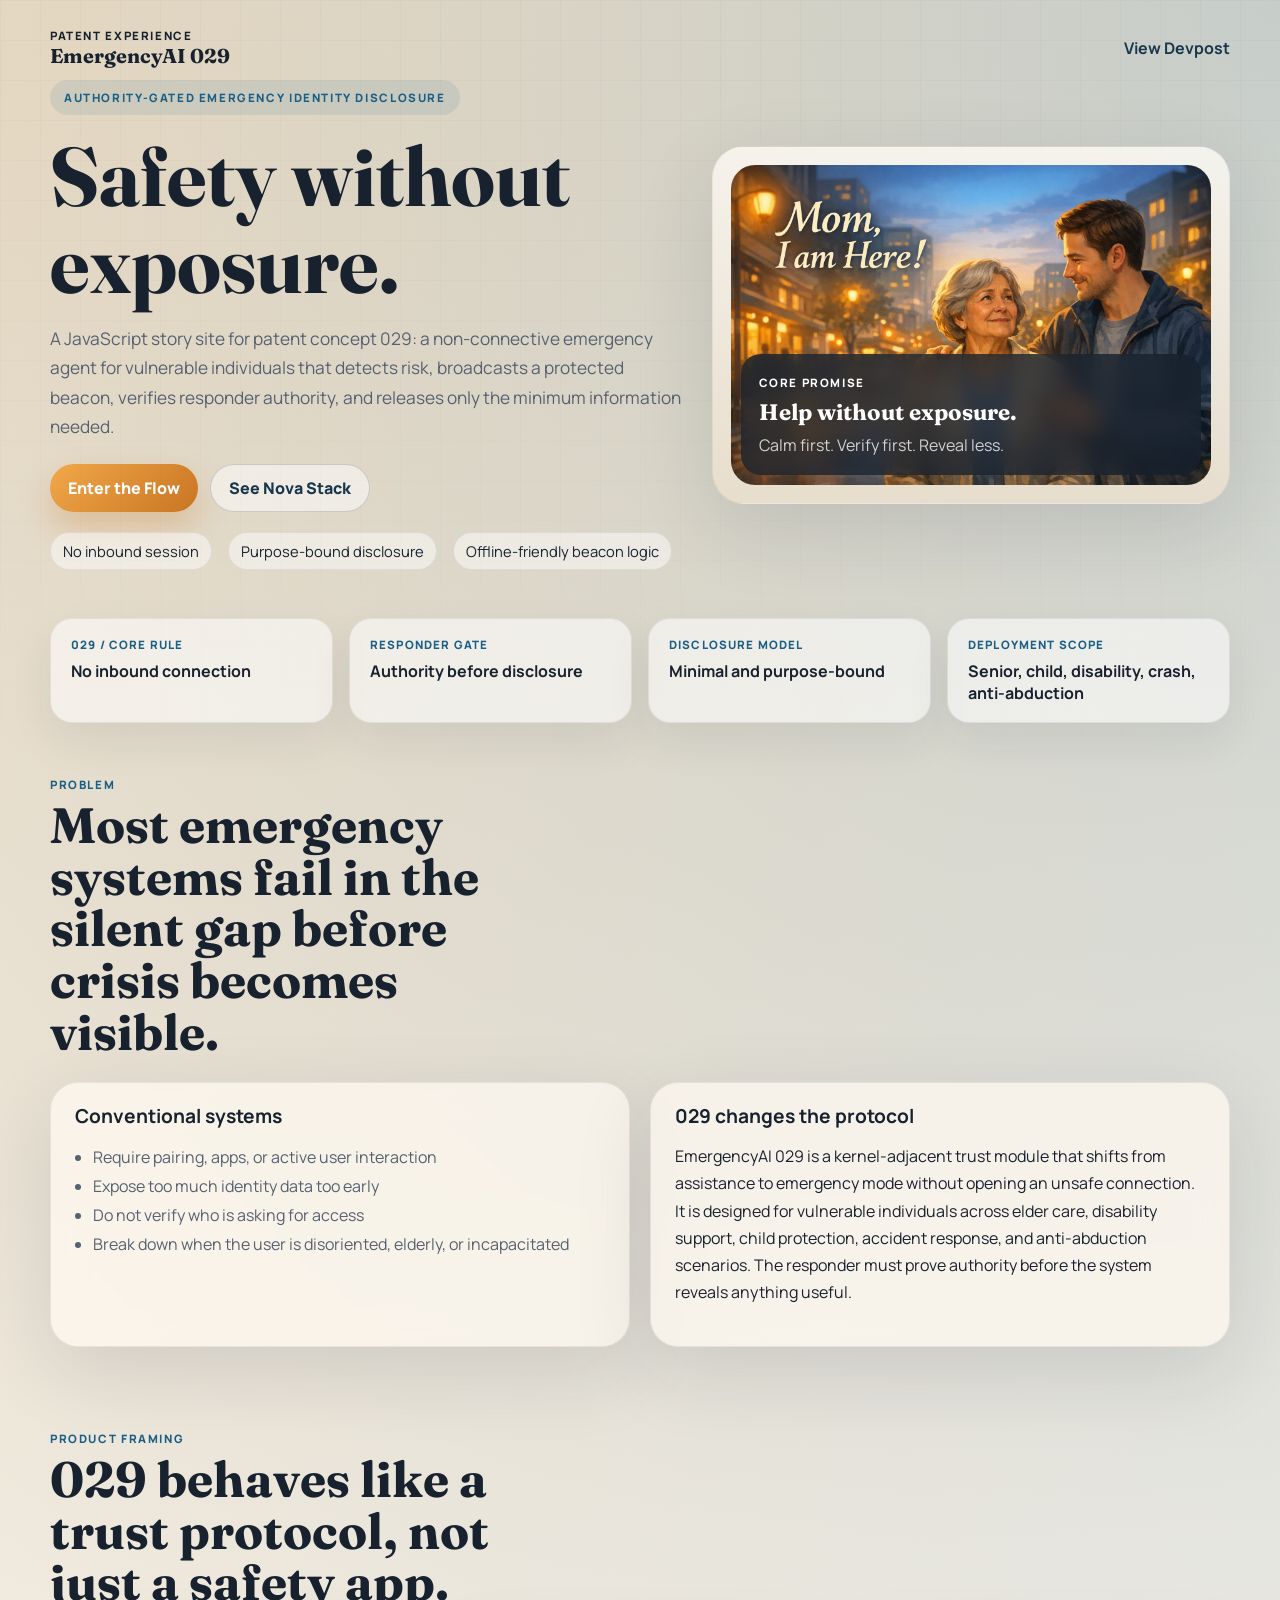
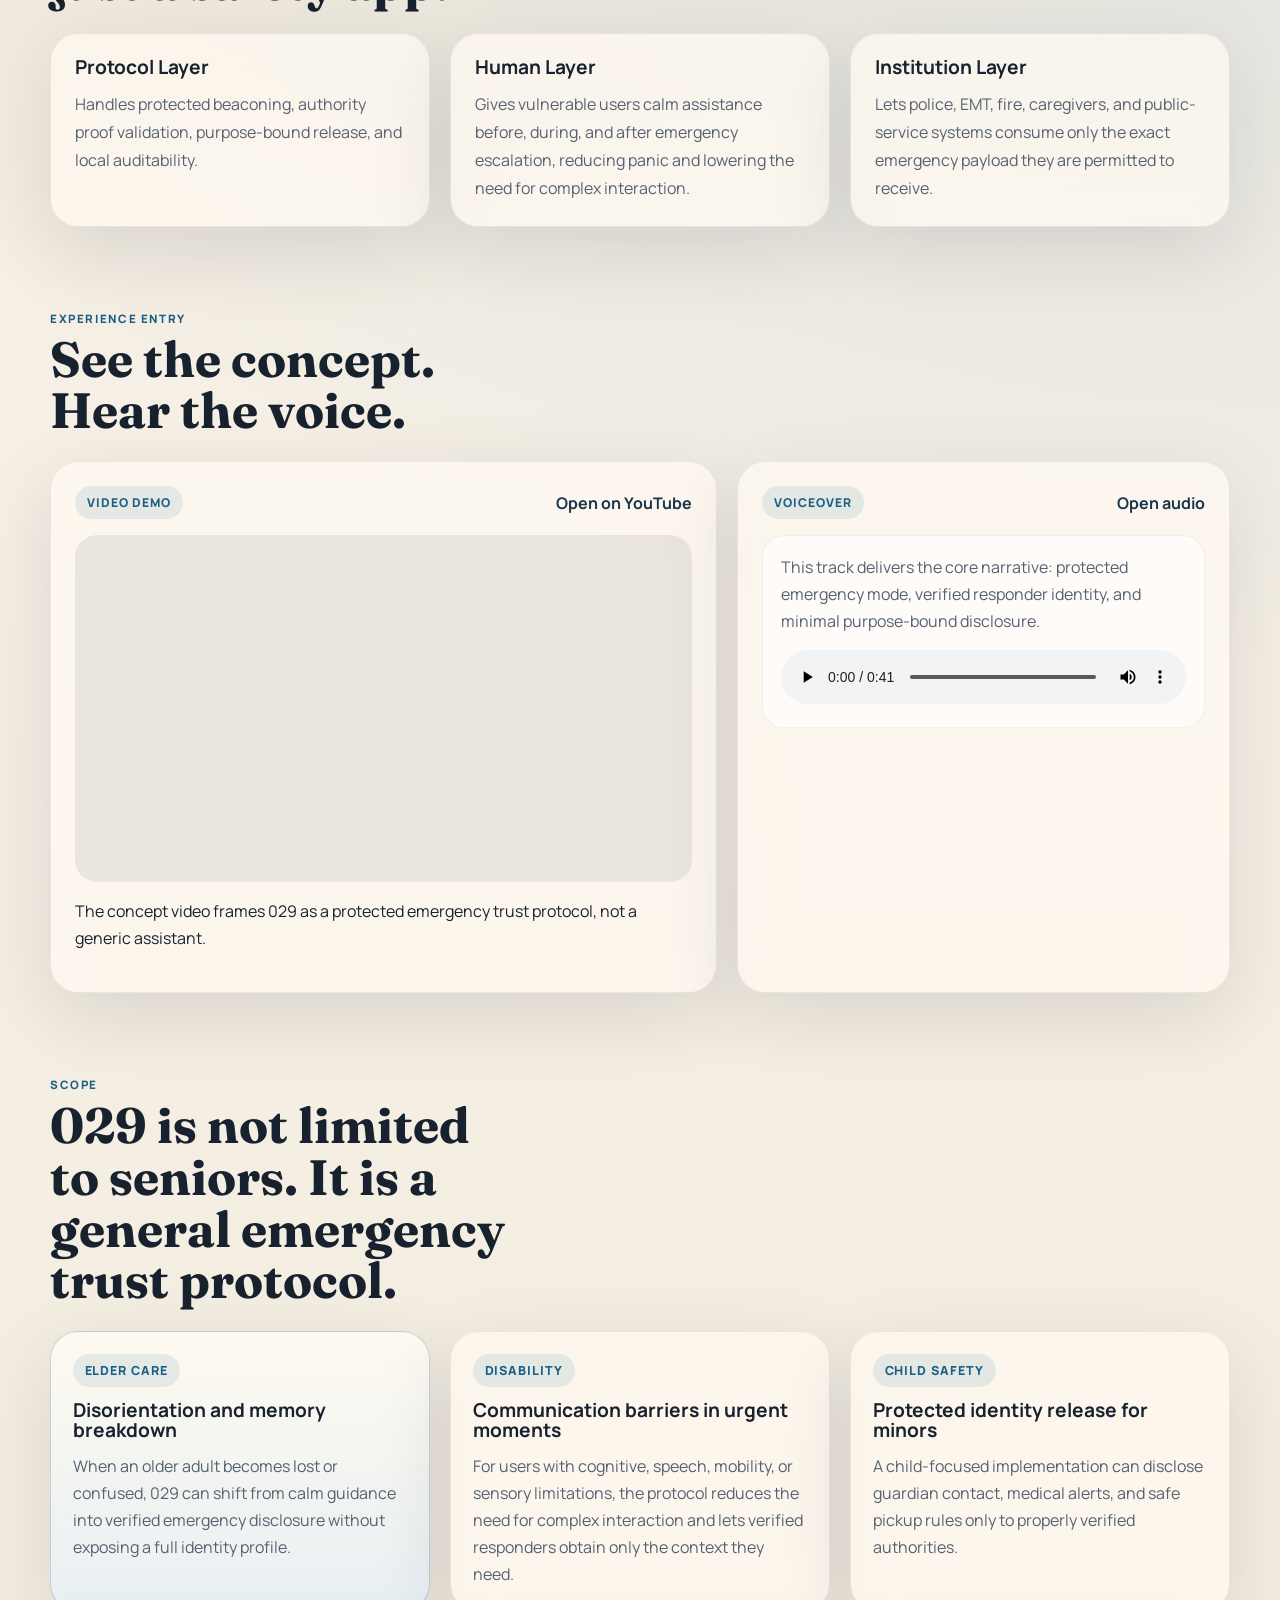
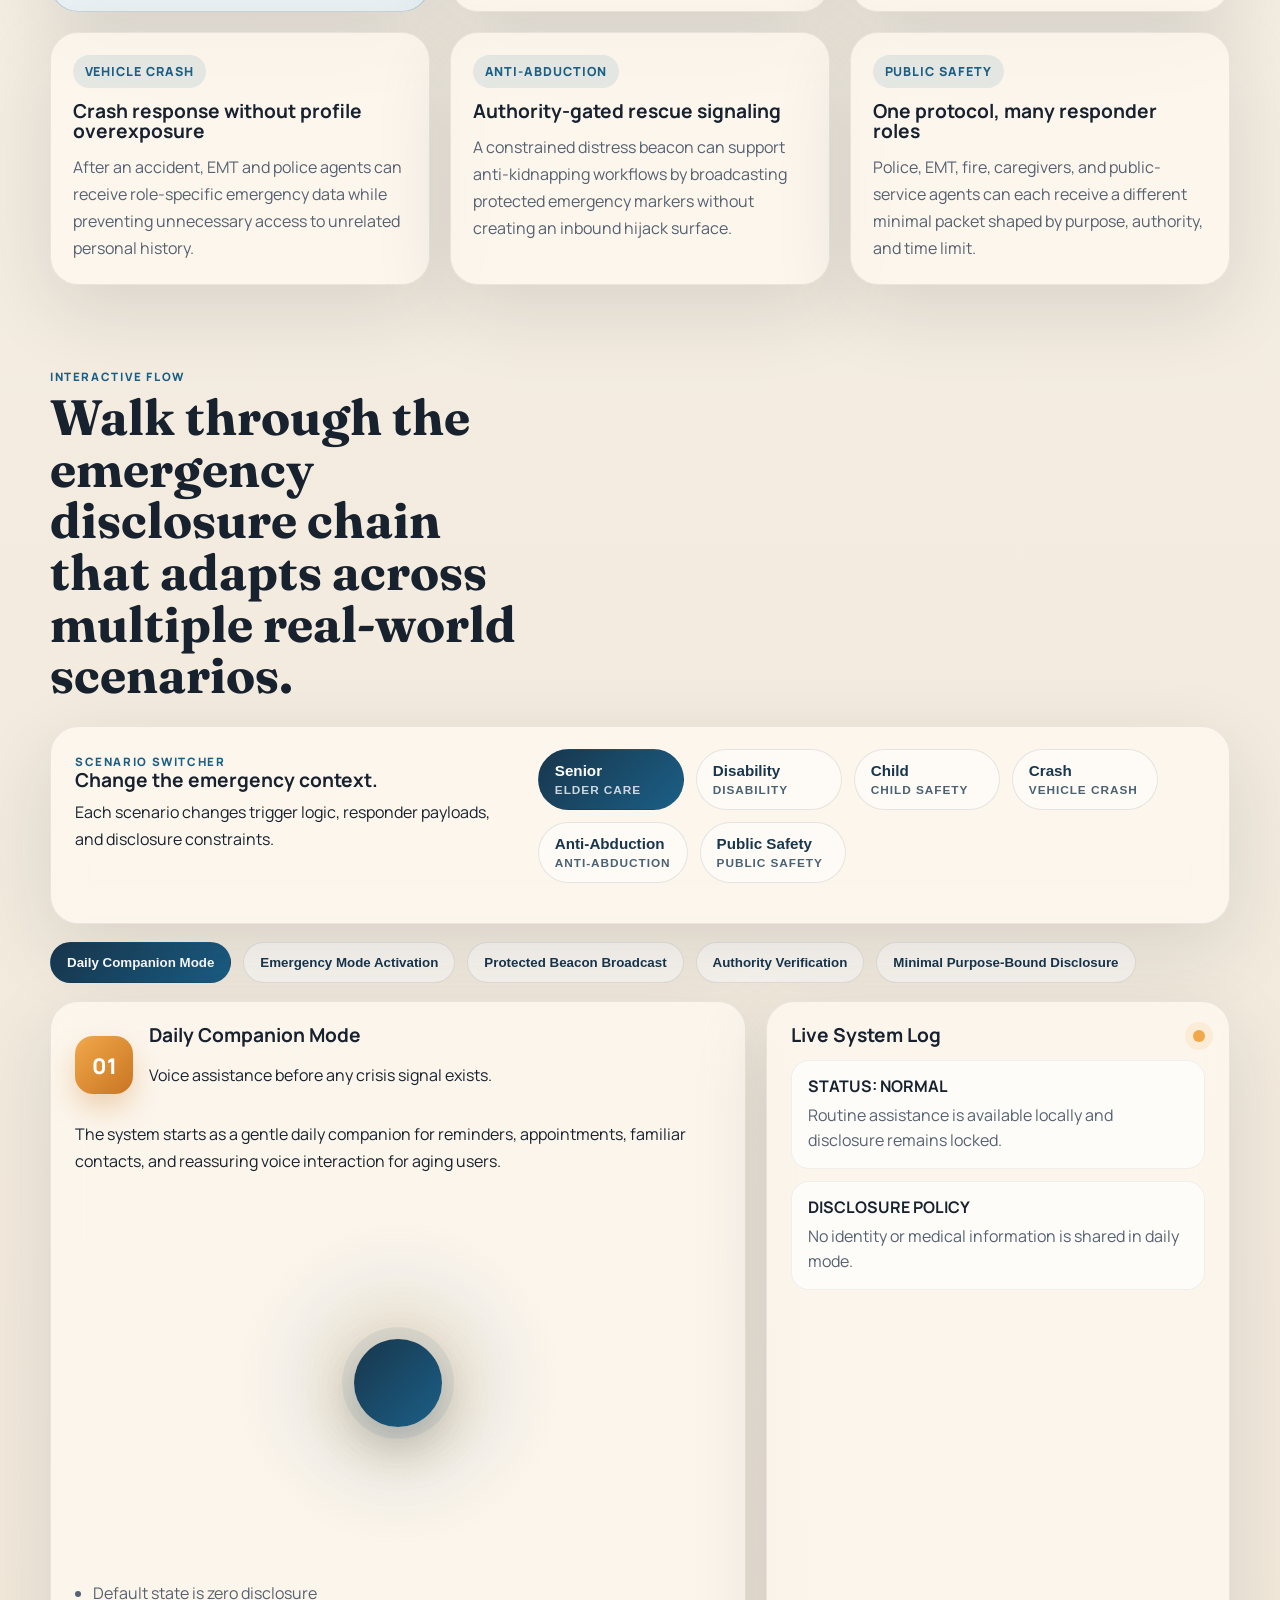
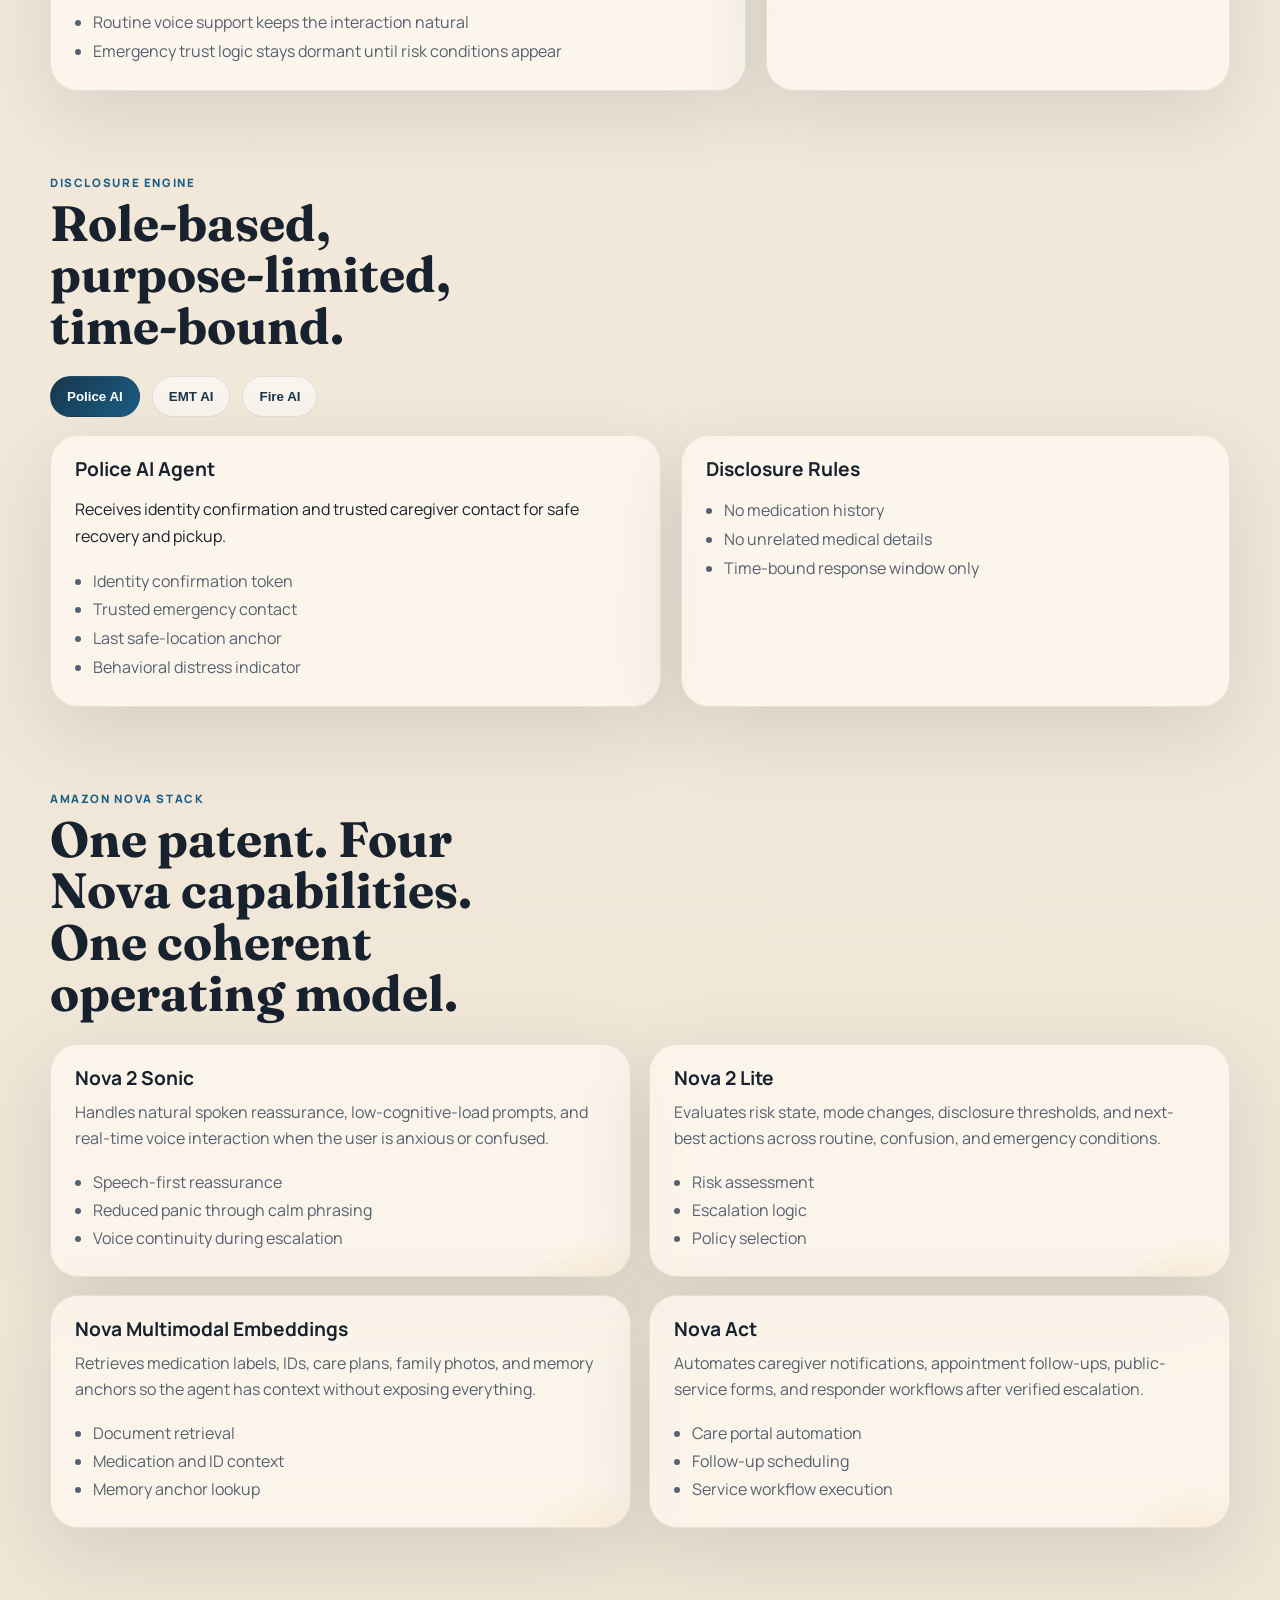
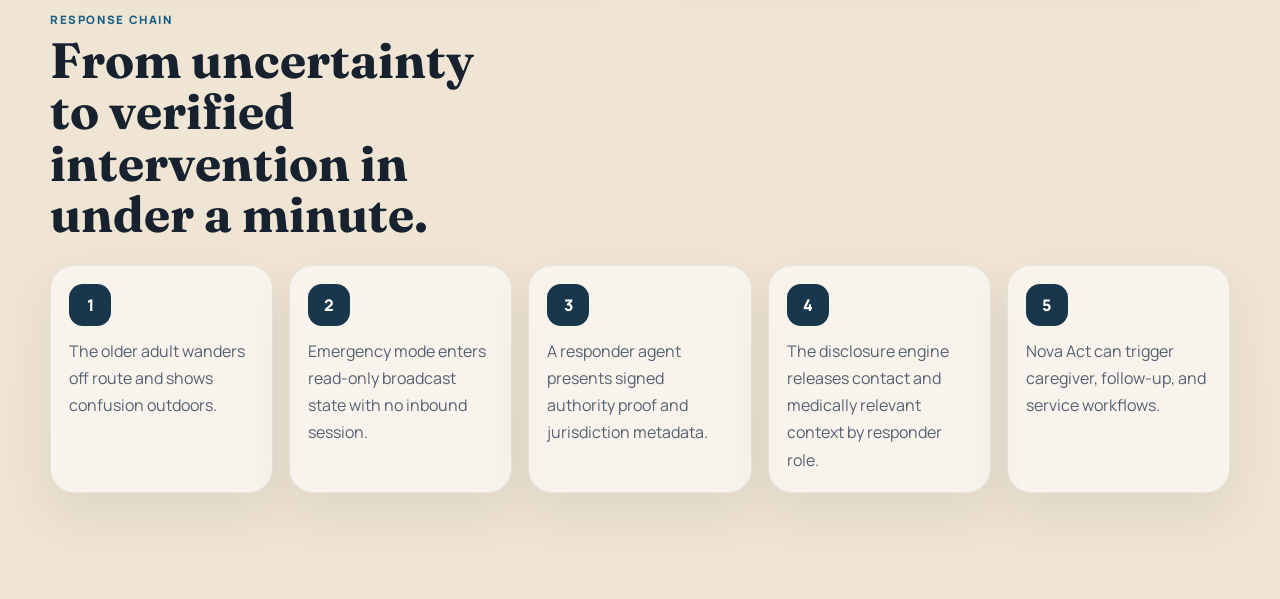
==== index.html @ 0ae30a32 "Add GitHub Pages demo site for EmergencyAI 029" ====
<!doctype html>
<html lang="en">
  <head>
    <meta charset="UTF-8" />
    <meta name="viewport" content="width=device-width, initial-scale=1.0" />
    <title>EmergencyAI 029</title>
    <meta
      name="description"
      content="EmergencyAI 029 is an authority-gated emergency identity disclosure protocol for vulnerable individuals, built as an interactive patent experience with Amazon Nova."
    />
    <link rel="preconnect" href="https://fonts.googleapis.com" />
    <link rel="preconnect" href="https://fonts.gstatic.com" crossorigin />
    <link
      href="https://fonts.googleapis.com/css2?family=Fraunces:wght@500;600;700&family=Manrope:wght@400;500;600;700;800&display=swap"
      rel="stylesheet"
    />
    <link rel="stylesheet" href="./style.css" />
  </head>
  <body>
    <div class="page-shell">
      <header class="hero">
        <nav class="topbar">
          <div class="brand">
            <span class="brand-kicker">Patent Experience</span>
            <span class="brand-name">EmergencyAI 029</span>
          </div>
          <a class="topbar-link" href="https://devpost.com/software/avos-ai-voice-ordering-system" target="_blank" rel="noreferrer">
            View Devpost
          </a>
        </nav>

        <div class="hero-grid">
          <section class="hero-copy">
            <span class="pill">Authority-Gated Emergency Identity Disclosure</span>
            <h1>Safety without exposure.</h1>
            <p class="hero-text">
              A JavaScript story site for patent concept 029: a non-connective emergency agent for
              vulnerable individuals that detects risk, broadcasts a protected beacon, verifies
              responder authority, and releases only the minimum information needed.
            </p>
            <div class="hero-actions">
              <a class="primary-action" href="#experience">Enter the Flow</a>
              <a class="secondary-action" href="#architecture">See Nova Stack</a>
            </div>
            <ul class="hero-points">
              <li>No inbound session</li>
              <li>Purpose-bound disclosure</li>
              <li>Offline-friendly beacon logic</li>
            </ul>
          </section>

          <aside class="hero-visual">
            <img
              src="./output/imagegen/mom-i-am-here-devpost-safe.png"
              alt="EmergencyAI 029 cover art"
            />
            <div class="hero-caption">
              <span class="caption-label">Core Promise</span>
              <strong>Help without exposure.</strong>
              <p>Calm first. Verify first. Reveal less.</p>
            </div>
          </aside>
        </div>
      </header>

      <section class="protocol-strip">
        <article class="protocol-chip">
          <span>029 / Core Rule</span>
          <strong>No inbound connection</strong>
        </article>
        <article class="protocol-chip">
          <span>Responder Gate</span>
          <strong>Authority before disclosure</strong>
        </article>
        <article class="protocol-chip">
          <span>Disclosure Model</span>
          <strong>Minimal and purpose-bound</strong>
        </article>
        <article class="protocol-chip">
          <span>Deployment Scope</span>
          <strong>Senior, child, disability, crash, anti-abduction</strong>
        </article>
      </section>

      <main>
        <section class="section intro">
          <div class="section-heading">
            <span class="eyebrow">Problem</span>
            <h2>Most emergency systems fail in the silent gap before crisis becomes visible.</h2>
          </div>
          <div class="intro-grid">
            <article class="glass-card problem-card">
              <h3>Conventional systems</h3>
              <ul>
                <li>Require pairing, apps, or active user interaction</li>
                <li>Expose too much identity data too early</li>
                <li>Do not verify who is asking for access</li>
                <li>Break down when the user is disoriented, elderly, or incapacitated</li>
              </ul>
            </article>
            <article class="glass-card patent-card">
              <h3>029 changes the protocol</h3>
              <p>
                EmergencyAI 029 is a kernel-adjacent trust module that shifts from assistance to
                emergency mode without opening an unsafe connection. It is designed for vulnerable
                individuals across elder care, disability support, child protection, accident response,
                and anti-abduction scenarios. The responder must prove authority before the system
                reveals anything useful.
              </p>
            </article>
          </div>
        </section>

        <section class="section product-frame">
          <div class="section-heading">
            <span class="eyebrow">Product Framing</span>
            <h2>029 behaves like a trust protocol, not just a safety app.</h2>
          </div>

          <div class="product-grid">
            <article class="glass-card product-card">
              <h3>Protocol Layer</h3>
              <p>
                Handles protected beaconing, authority proof validation, purpose-bound release, and local
                auditability.
              </p>
            </article>
            <article class="glass-card product-card">
              <h3>Human Layer</h3>
              <p>
                Gives vulnerable users calm assistance before, during, and after emergency escalation,
                reducing panic and lowering the need for complex interaction.
              </p>
            </article>
            <article class="glass-card product-card">
              <h3>Institution Layer</h3>
              <p>
                Lets police, EMT, fire, caregivers, and public-service systems consume only the exact
                emergency payload they are permitted to receive.
              </p>
            </article>
          </div>
        </section>

        <section class="section media-experience" id="media-experience">
          <div class="section-heading">
            <span class="eyebrow">Experience Entry</span>
            <h2>See the concept. Hear the voice.</h2>
          </div>

          <div class="media-grid">
            <article class="glass-card media-card">
              <div class="media-card-head">
                <span class="pill-inline">Video Demo</span>
                <a href="https://youtu.be/k-fRJgINd4k" target="_blank" rel="noreferrer">Open on YouTube</a>
              </div>
              <div class="video-frame">
                <iframe
                  src="https://www.youtube.com/embed/k-fRJgINd4k"
                  title="EmergencyAI 029 concept video"
                  loading="lazy"
                  allow="accelerometer; autoplay; clipboard-write; encrypted-media; gyroscope; picture-in-picture; web-share"
                  allowfullscreen
                ></iframe>
              </div>
              <p class="muted">
                The concept video frames 029 as a protected emergency trust protocol, not a generic assistant.
              </p>
            </article>

            <article class="glass-card media-card">
              <div class="media-card-head">
                <span class="pill-inline">Voiceover</span>
                <a href="./output/speech/emergencyai029-english-voiceover-v2.mp3">Open audio</a>
              </div>
              <div class="audio-panel">
                <p>
                  This track delivers the core narrative: protected emergency mode, verified responder
                  identity, and minimal purpose-bound disclosure.
                </p>
                <audio controls preload="metadata">
                  <source src="./output/speech/emergencyai029-english-voiceover-v2.mp3" type="audio/mpeg" />
                </audio>
              </div>
            </article>
          </div>
        </section>

        <section class="section use-cases-expanded">
          <div class="section-heading">
            <span class="eyebrow">Scope</span>
            <h2>029 is not limited to seniors. It is a general emergency trust protocol.</h2>
          </div>

          <div class="scenario-grid" id="scenario-grid"></div>
        </section>

        <section class="section experience" id="experience">
          <div class="section-heading">
            <span class="eyebrow">Interactive Flow</span>
            <h2>Walk through the emergency disclosure chain that adapts across multiple real-world scenarios.</h2>
          </div>

          <div class="scenario-switcher-wrap glass-card">
            <div class="switcher-copy">
              <span class="eyebrow">Scenario Switcher</span>
              <h3>Change the emergency context.</h3>
              <p class="muted">
                Each scenario changes trigger logic, responder payloads, and disclosure constraints.
              </p>
            </div>
            <div class="scenario-switcher" id="scenario-switcher" aria-label="Scenario switcher"></div>
          </div>

          <div class="mode-selector" id="mode-selector" aria-label="Emergency stages"></div>

          <div class="experience-grid">
            <article class="stage-panel glass-card">
              <div class="stage-header">
                <span class="stage-index" id="stage-index">01</span>
                <div>
                  <h3 id="stage-title"></h3>
                  <p id="stage-tagline" class="muted"></p>
                </div>
              </div>
              <p id="stage-description" class="stage-description"></p>
              <div class="signal-visual" id="signal-visual" aria-hidden="true">
                <div class="signal-core"></div>
                <div class="signal-ring ring-one"></div>
                <div class="signal-ring ring-two"></div>
                <div class="signal-ring ring-three"></div>
              </div>
              <ul id="stage-bullets" class="stage-bullets"></ul>
            </article>

            <aside class="glass-card log-panel">
              <div class="panel-header">
                <h3>Live System Log</h3>
                <span class="dot"></span>
              </div>
              <div id="log-list" class="log-list"></div>
            </aside>
          </div>
        </section>

        <section class="section disclosure">
          <div class="section-heading">
            <span class="eyebrow">Disclosure Engine</span>
            <h2>Role-based, purpose-limited, time-bound.</h2>
          </div>

          <div class="responder-tabs" id="responder-tabs" aria-label="Responder types"></div>
          <div class="disclosure-grid">
            <article class="glass-card disclosure-card">
              <h3 id="responder-title"></h3>
              <p id="responder-summary" class="muted"></p>
              <ul id="responder-data" class="data-list"></ul>
            </article>
            <article class="glass-card rules-card">
              <h3>Disclosure Rules</h3>
              <ul id="responder-rules" class="rules-list"></ul>
            </article>
          </div>
        </section>

        <section class="section architecture" id="architecture">
          <div class="section-heading">
            <span class="eyebrow">Amazon Nova Stack</span>
            <h2>One patent. Four Nova capabilities. One coherent operating model.</h2>
          </div>

          <div class="architecture-grid" id="architecture-grid"></div>
        </section>

        <section class="section use-case">
          <div class="section-heading">
            <span class="eyebrow">Response Chain</span>
            <h2>From uncertainty to verified intervention in under a minute.</h2>
          </div>

          <div class="timeline" id="timeline"></div>
        </section>
      </main>
    </div>

    <script src="./app.js"></script>
  </body>
</html>
---- style.css ----
:root {
  --bg: #f4efe6;
  --bg-strong: #e8dbc6;
  --ink: #18222f;
  --muted: #566171;
  --line: rgba(24, 34, 47, 0.12);
  --panel: rgba(255, 250, 241, 0.72);
  --amber: #f1a84a;
  --amber-deep: #c97522;
  --blue: #1b5f86;
  --navy: #18364c;
  --sea: #4f798d;
  --cream: #fff8ef;
  --shadow: 0 24px 80px rgba(24, 34, 47, 0.12);
}

* {
  box-sizing: border-box;
}

html {
  scroll-behavior: smooth;
}

body {
  margin: 0;
  font-family: "Manrope", sans-serif;
  color: var(--ink);
  background:
    radial-gradient(circle at top left, rgba(241, 168, 74, 0.22), transparent 28%),
    radial-gradient(circle at top right, rgba(27, 95, 134, 0.24), transparent 32%),
    linear-gradient(180deg, #f8f4ed 0%, #efe4d3 100%);
}

body::before {
  content: "";
  position: fixed;
  inset: 0;
  pointer-events: none;
  background-image:
    linear-gradient(rgba(24, 34, 47, 0.025) 1px, transparent 1px),
    linear-gradient(90deg, rgba(24, 34, 47, 0.025) 1px, transparent 1px);
  background-size: 40px 40px;
  mask-image: linear-gradient(180deg, rgba(0, 0, 0, 0.9), transparent 90%);
}

.page-shell {
  width: min(1180px, calc(100vw - 40px));
  margin: 0 auto;
  padding-bottom: 64px;
}

.protocol-strip {
  display: grid;
  grid-template-columns: repeat(4, minmax(0, 1fr));
  gap: 16px;
  margin: 0 0 12px;
}

.protocol-chip {
  padding: 18px 20px;
  border-radius: 22px;
  background: rgba(255, 255, 255, 0.56);
  border: 1px solid rgba(24, 34, 47, 0.08);
  box-shadow: 0 18px 44px rgba(24, 34, 47, 0.08);
}

.protocol-chip span {
  display: block;
  font-size: 0.72rem;
  text-transform: uppercase;
  letter-spacing: 0.1em;
  color: var(--blue);
  font-weight: 800;
  margin-bottom: 8px;
}

.protocol-chip strong {
  display: block;
  line-height: 1.4;
}

.topbar {
  display: flex;
  justify-content: space-between;
  align-items: center;
  gap: 16px;
  padding: 28px 0 12px;
}

.brand {
  display: flex;
  flex-direction: column;
}

.brand-kicker,
.eyebrow,
.pill,
.caption-label {
  text-transform: uppercase;
  letter-spacing: 0.14em;
  font-size: 0.72rem;
  font-weight: 800;
}

.brand-name {
  font-family: "Fraunces", serif;
  font-size: 1.25rem;
  font-weight: 700;
}

.topbar-link,
.primary-action,
.secondary-action {
  text-decoration: none;
}

.topbar-link {
  color: var(--navy);
  font-weight: 700;
}

.hero {
  padding: 0 0 48px;
}

.hero-grid {
  display: grid;
  grid-template-columns: 1.1fr 0.9fr;
  gap: 28px;
  align-items: center;
}

.pill {
  display: inline-flex;
  padding: 10px 14px;
  border-radius: 999px;
  background: rgba(27, 95, 134, 0.1);
  color: var(--blue);
  margin-bottom: 18px;
}

h1,
h2,
h3 {
  margin: 0;
  line-height: 1.04;
}

h1,
h2 {
  font-family: "Fraunces", serif;
}

h1 {
  font-size: clamp(3rem, 7vw, 5.2rem);
  max-width: 10ch;
}

h2 {
  font-size: clamp(2rem, 4vw, 3.1rem);
  max-width: 14ch;
}

h3 {
  font-size: 1.2rem;
}

.hero-text,
.stage-description,
.muted,
.timeline-step p,
.problem-card p,
.patent-card p,
.hero-caption p {
  line-height: 1.7;
}

.hero-text {
  font-size: 1.08rem;
  max-width: 62ch;
  color: var(--muted);
  margin: 18px 0 22px;
}

.hero-actions {
  display: flex;
  flex-wrap: wrap;
  gap: 12px;
  margin-bottom: 20px;
}

.primary-action,
.secondary-action,
.mode-button,
.responder-button,
.scenario-button {
  transition: transform 180ms ease, background 180ms ease, border-color 180ms ease, color 180ms ease;
}

.primary-action:hover,
.secondary-action:hover,
.mode-button:hover,
.responder-button:hover,
.scenario-button:hover {
  transform: translateY(-1px);
}

.primary-action,
.secondary-action {
  display: inline-flex;
  align-items: center;
  justify-content: center;
  min-height: 48px;
  padding: 0 18px;
  border-radius: 999px;
  font-weight: 800;
}

.primary-action {
  background: linear-gradient(135deg, var(--amber) 0%, var(--amber-deep) 100%);
  color: white;
  box-shadow: 0 16px 32px rgba(201, 117, 34, 0.28);
}

.secondary-action {
  color: var(--navy);
  border: 1px solid rgba(24, 54, 76, 0.18);
  background: rgba(255, 255, 255, 0.52);
}

.hero-points {
  display: flex;
  flex-wrap: wrap;
  gap: 10px 16px;
  padding: 0;
  margin: 0;
  list-style: none;
}

.hero-points li {
  padding: 8px 12px;
  border-radius: 999px;
  background: rgba(255, 255, 255, 0.48);
  border: 1px solid rgba(24, 34, 47, 0.08);
  font-size: 0.92rem;
}

.hero-visual {
  position: relative;
  padding: 18px;
  border-radius: 32px;
  background: linear-gradient(180deg, rgba(255, 252, 246, 0.78), rgba(236, 224, 205, 0.78));
  box-shadow: var(--shadow);
  border: 1px solid rgba(24, 34, 47, 0.06);
}

.hero-visual img {
  display: block;
  width: 100%;
  border-radius: 24px;
  object-fit: cover;
}

.hero-caption {
  position: absolute;
  left: 28px;
  right: 28px;
  bottom: 28px;
  padding: 16px 18px;
  border-radius: 20px;
  background: rgba(24, 34, 47, 0.78);
  color: white;
  backdrop-filter: blur(10px);
}

.hero-caption strong {
  font-family: "Fraunces", serif;
  display: block;
  font-size: 1.4rem;
  margin-top: 6px;
}

.hero-caption p {
  margin: 6px 0 0;
  color: rgba(255, 255, 255, 0.78);
}

.section {
  padding: 42px 0;
}

.section-heading {
  display: grid;
  gap: 8px;
  margin-bottom: 24px;
}

.eyebrow {
  color: var(--blue);
}

.glass-card {
  background: var(--panel);
  border: 1px solid rgba(24, 34, 47, 0.08);
  backdrop-filter: blur(16px);
  border-radius: 28px;
  box-shadow: var(--shadow);
}

.pill-inline {
  display: inline-flex;
  padding: 8px 12px;
  border-radius: 999px;
  background: rgba(27, 95, 134, 0.1);
  color: var(--blue);
  font-size: 0.76rem;
  font-weight: 800;
  letter-spacing: 0.08em;
  text-transform: uppercase;
}

.intro-grid,
.media-grid,
.product-grid,
.experience-grid,
.disclosure-grid,
.scenario-grid {
  display: grid;
  gap: 20px;
}

.intro-grid {
  grid-template-columns: 1fr 1fr;
}

.media-grid {
  grid-template-columns: 1.15fr 0.85fr;
}

.product-grid {
  grid-template-columns: repeat(3, minmax(0, 1fr));
}

.scenario-grid {
  grid-template-columns: repeat(3, minmax(0, 1fr));
}

.problem-card,
.patent-card,
.media-card,
.product-card,
.scenario-card,
.stage-panel,
.log-panel,
.disclosure-card,
.rules-card,
.architecture-card {
  padding: 24px;
}

.problem-card ul,
.stage-bullets,
.data-list,
.rules-list {
  margin: 16px 0 0;
  padding-left: 18px;
  line-height: 1.8;
  color: var(--muted);
}

.media-card-head {
  display: flex;
  justify-content: space-between;
  align-items: center;
  gap: 12px;
  margin-bottom: 16px;
}

.media-card-head a {
  color: var(--navy);
  font-weight: 700;
  text-decoration: none;
}

.video-frame {
  position: relative;
  width: 100%;
  aspect-ratio: 16 / 9;
  overflow: hidden;
  border-radius: 22px;
  background: rgba(24, 34, 47, 0.08);
  margin-bottom: 14px;
}

.video-frame iframe {
  width: 100%;
  height: 100%;
  border: 0;
}

.audio-panel {
  padding: 18px;
  border-radius: 22px;
  background: rgba(255, 255, 255, 0.58);
  border: 1px solid rgba(24, 34, 47, 0.06);
}

.audio-panel p {
  margin: 0 0 14px;
  color: var(--muted);
  line-height: 1.7;
}

.audio-panel audio {
  width: 100%;
}

.product-card p {
  margin: 12px 0 0;
  color: var(--muted);
  line-height: 1.75;
}

.mode-selector,
.responder-tabs,
.scenario-switcher {
  display: flex;
  flex-wrap: wrap;
  gap: 12px;
  margin-bottom: 18px;
}

.scenario-switcher-wrap {
  display: grid;
  grid-template-columns: 0.8fr 1.2fr;
  gap: 18px;
  padding: 22px 24px;
  margin-bottom: 18px;
}

.switcher-copy p {
  margin: 8px 0 0;
}

.mode-button,
.responder-button,
.scenario-button {
  border: 1px solid rgba(24, 34, 47, 0.1);
  background: rgba(255, 255, 255, 0.54);
  color: var(--navy);
  border-radius: 999px;
  padding: 12px 16px;
  font-weight: 800;
  cursor: pointer;
}

.mode-button.active,
.responder-button.active,
.scenario-button.active {
  background: linear-gradient(135deg, var(--navy), var(--blue));
  color: white;
  border-color: transparent;
}

.scenario-button {
  text-align: left;
  min-width: 146px;
}

.scenario-button strong,
.scenario-button span {
  display: block;
}

.scenario-button strong {
  font-size: 0.95rem;
}

.scenario-button span {
  margin-top: 4px;
  font-size: 0.74rem;
  text-transform: uppercase;
  letter-spacing: 0.08em;
  opacity: 0.78;
}

.experience-grid {
  grid-template-columns: 1.2fr 0.8fr;
}

.stage-header {
  display: flex;
  align-items: center;
  gap: 16px;
  margin-bottom: 14px;
}

.stage-index {
  width: 58px;
  height: 58px;
  border-radius: 18px;
  display: grid;
  place-items: center;
  font-size: 1.35rem;
  font-weight: 900;
  color: white;
  background: linear-gradient(135deg, var(--amber), var(--amber-deep));
  box-shadow: 0 14px 28px rgba(201, 117, 34, 0.28);
}

.signal-visual {
  position: relative;
  width: min(360px, 100%);
  aspect-ratio: 1;
  margin: 28px auto 12px;
  border-radius: 50%;
  background:
    radial-gradient(circle, rgba(241, 168, 74, 0.22), transparent 42%),
    radial-gradient(circle at center, rgba(27, 95, 134, 0.12), transparent 64%);
}

.signal-core,
.signal-ring {
  position: absolute;
  inset: 50%;
  transform: translate(-50%, -50%);
  border-radius: 50%;
}

.signal-core {
  width: 88px;
  height: 88px;
  background: linear-gradient(135deg, var(--navy), var(--blue));
  box-shadow: 0 0 0 12px rgba(27, 95, 134, 0.08), 0 18px 48px rgba(24, 54, 76, 0.28);
}

.signal-ring {
  border: 1px solid rgba(27, 95, 134, 0.22);
  opacity: 0;
}

.ring-one {
  width: 160px;
  height: 160px;
}

.ring-two {
  width: 220px;
  height: 220px;
}

.ring-three {
  width: 288px;
  height: 288px;
}

.signal-visual.broadcast .signal-ring {
  animation: pulse 2.4s infinite ease-out;
}

.signal-visual.broadcast .ring-two {
  animation-delay: 0.4s;
}

.signal-visual.broadcast .ring-three {
  animation-delay: 0.8s;
}

@keyframes pulse {
  0% {
    opacity: 0;
    transform: translate(-50%, -50%) scale(0.84);
  }
  24% {
    opacity: 0.95;
  }
  100% {
    opacity: 0;
    transform: translate(-50%, -50%) scale(1.08);
  }
}

.panel-header {
  display: flex;
  justify-content: space-between;
  align-items: center;
  margin-bottom: 14px;
}

.dot {
  width: 12px;
  height: 12px;
  border-radius: 50%;
  background: var(--amber);
  box-shadow: 0 0 0 8px rgba(241, 168, 74, 0.12);
}

.log-list {
  display: grid;
  gap: 12px;
}

.log-item {
  padding: 14px 16px;
  border-radius: 18px;
  background: rgba(255, 255, 255, 0.64);
  border: 1px solid rgba(24, 34, 47, 0.06);
}

.log-item strong {
  display: block;
  margin-bottom: 6px;
}

.log-item p {
  margin: 0;
  color: var(--muted);
  line-height: 1.6;
}

.disclosure-grid {
  grid-template-columns: 1fr 0.9fr;
}

.architecture-grid {
  display: grid;
  grid-template-columns: repeat(2, minmax(0, 1fr));
  gap: 18px;
}

.architecture-card {
  position: relative;
  overflow: hidden;
}

.architecture-card::after {
  content: "";
  position: absolute;
  inset: auto -10% -60% auto;
  width: 180px;
  height: 180px;
  border-radius: 50%;
  background: radial-gradient(circle, rgba(241, 168, 74, 0.2), transparent 70%);
}

.architecture-card h3 {
  margin-bottom: 10px;
}

.architecture-card p {
  margin: 0 0 16px;
  color: var(--muted);
  line-height: 1.65;
}

.architecture-card ul {
  margin: 0;
  padding-left: 18px;
  color: var(--muted);
  line-height: 1.75;
}

.timeline {
  display: grid;
  grid-template-columns: repeat(5, minmax(0, 1fr));
  gap: 16px;
}

.scenario-card {
  padding: 22px;
}

.scenario-card.active-scenario {
  border-color: rgba(27, 95, 134, 0.24);
  background: linear-gradient(180deg, rgba(255, 250, 241, 0.92), rgba(230, 240, 245, 0.88));
}

.scenario-card span {
  display: inline-flex;
  padding: 8px 12px;
  border-radius: 999px;
  background: rgba(27, 95, 134, 0.1);
  color: var(--blue);
  font-size: 0.78rem;
  font-weight: 800;
  letter-spacing: 0.08em;
  text-transform: uppercase;
  margin-bottom: 14px;
}

.scenario-card p {
  margin: 12px 0 0;
  color: var(--muted);
  line-height: 1.7;
}

.timeline-step {
  padding: 18px;
  border-radius: 24px;
  background: rgba(255, 255, 255, 0.56);
  border: 1px solid rgba(24, 34, 47, 0.08);
  box-shadow: 0 20px 50px rgba(24, 34, 47, 0.08);
}

.timeline-step span {
  display: inline-grid;
  place-items: center;
  width: 42px;
  height: 42px;
  border-radius: 14px;
  background: var(--navy);
  color: white;
  font-weight: 900;
  margin-bottom: 12px;
}

.timeline-step p {
  margin: 0;
  color: var(--muted);
}

@media (max-width: 960px) {
  .hero-grid,
  .protocol-strip,
  .intro-grid,
  .media-grid,
  .product-grid,
  .experience-grid,
  .disclosure-grid,
  .scenario-grid,
  .scenario-switcher-wrap,
  .architecture-grid,
  .timeline {
    grid-template-columns: 1fr;
  }

  .hero-visual {
    order: -1;
  }
}

@media (max-width: 640px) {
  .page-shell {
    width: min(100vw - 20px, 1180px);
  }

  .topbar {
    padding-top: 18px;
  }

  .hero,
  .section {
    padding-bottom: 28px;
  }

  .problem-card,
  .patent-card,
  .stage-panel,
  .log-panel,
  .disclosure-card,
  .rules-card,
  .architecture-card {
    padding: 20px;
  }
}
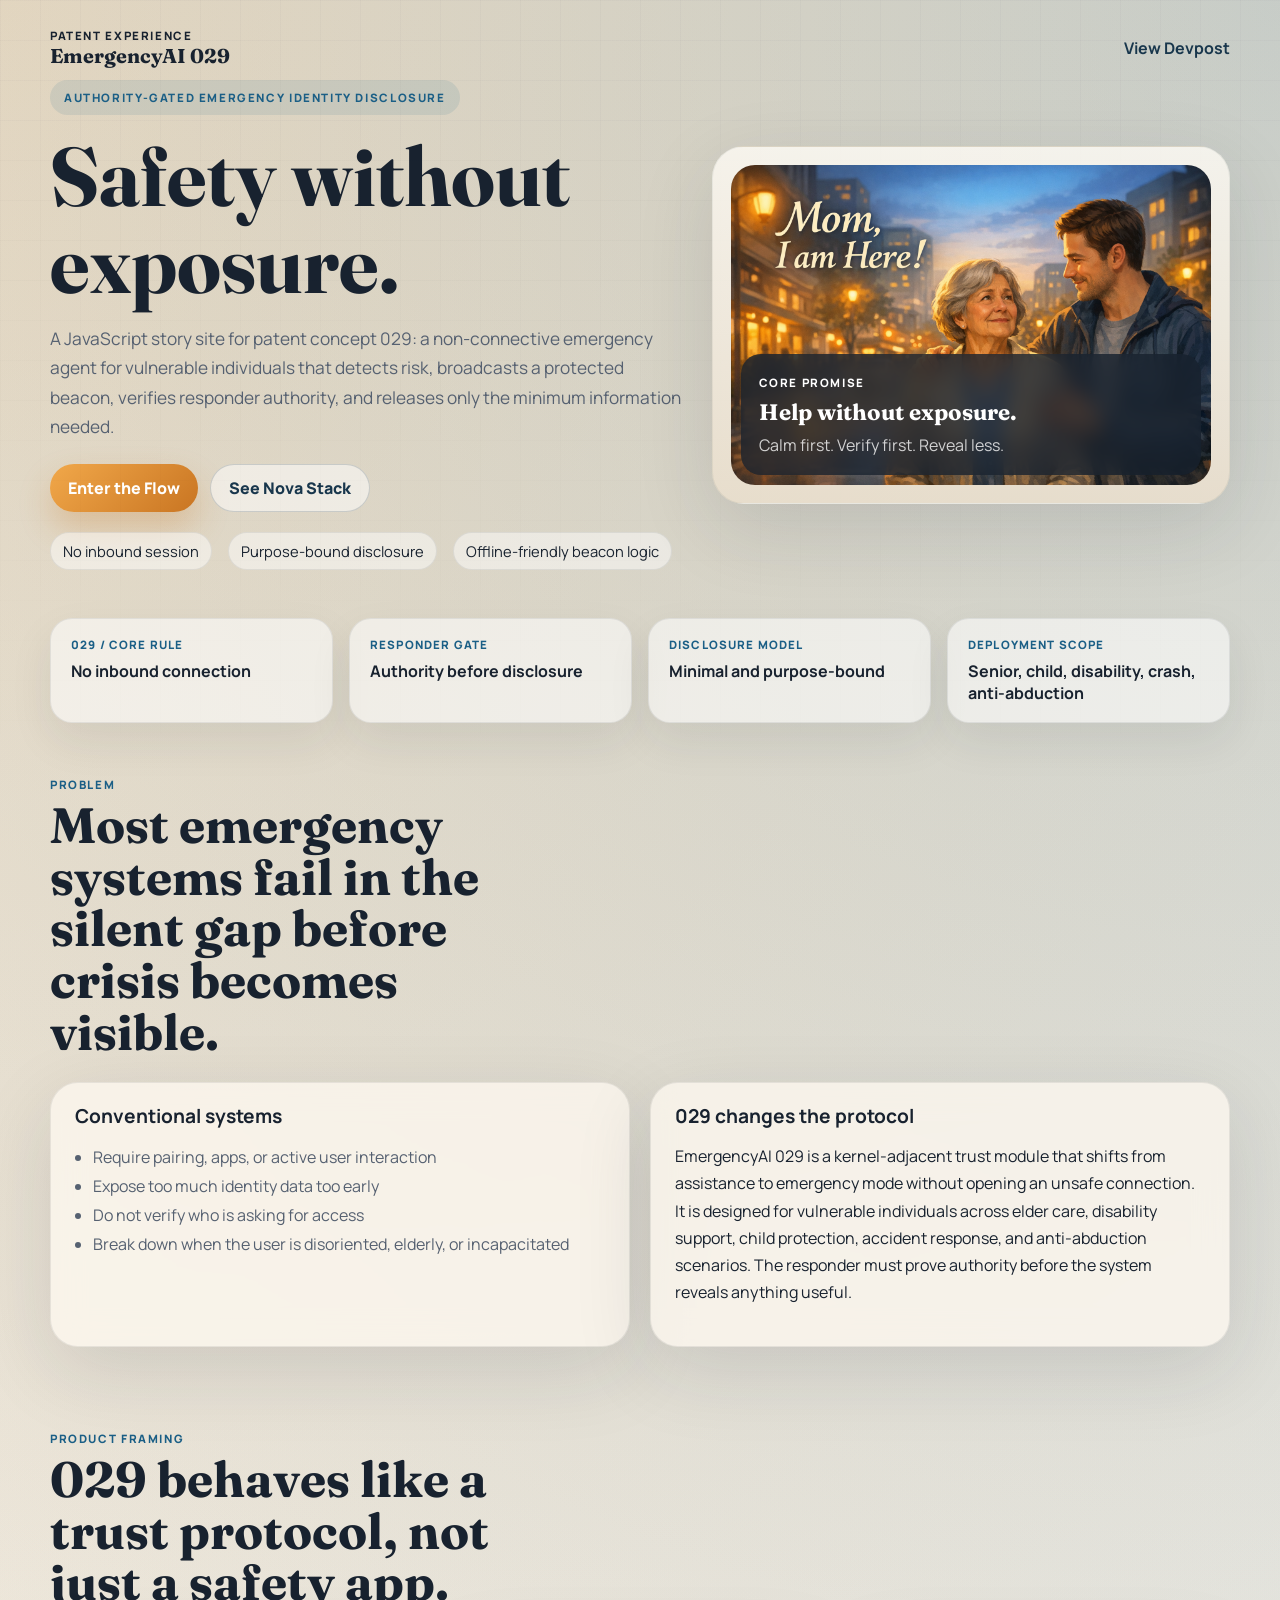
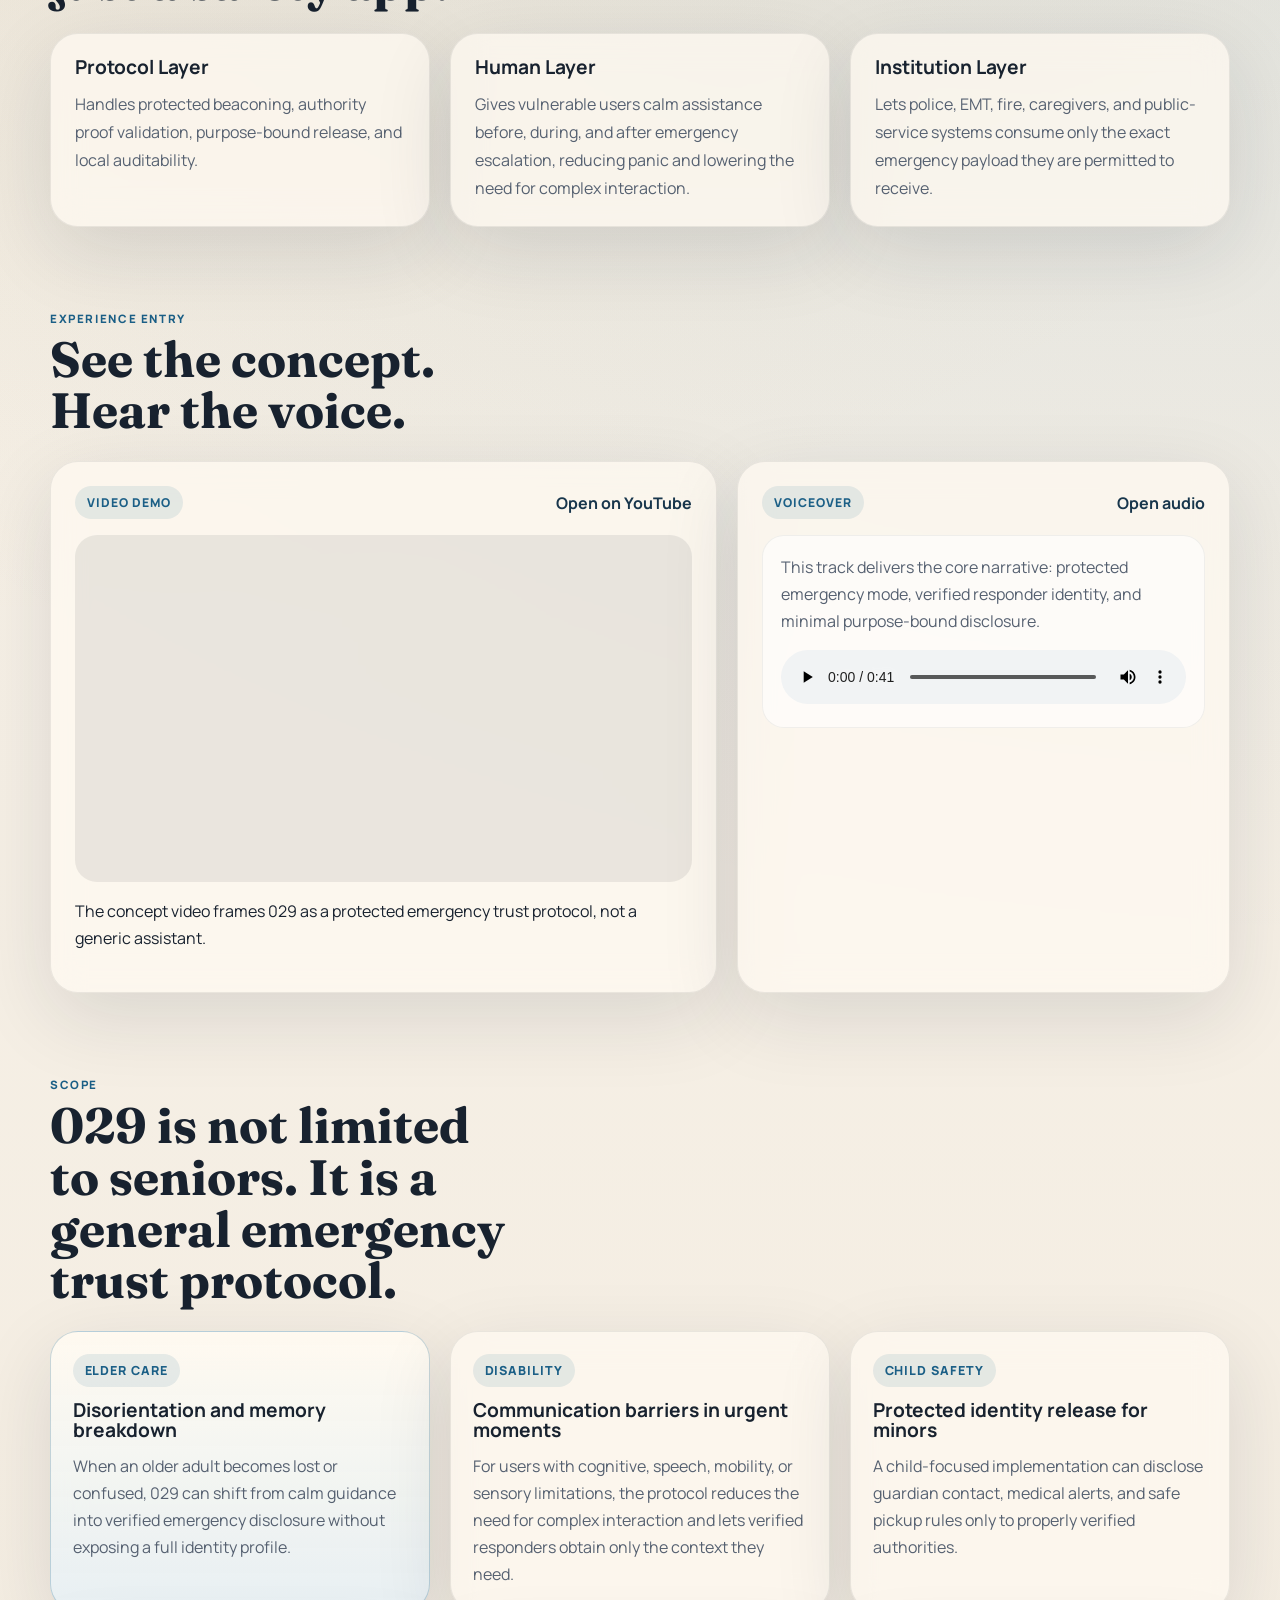
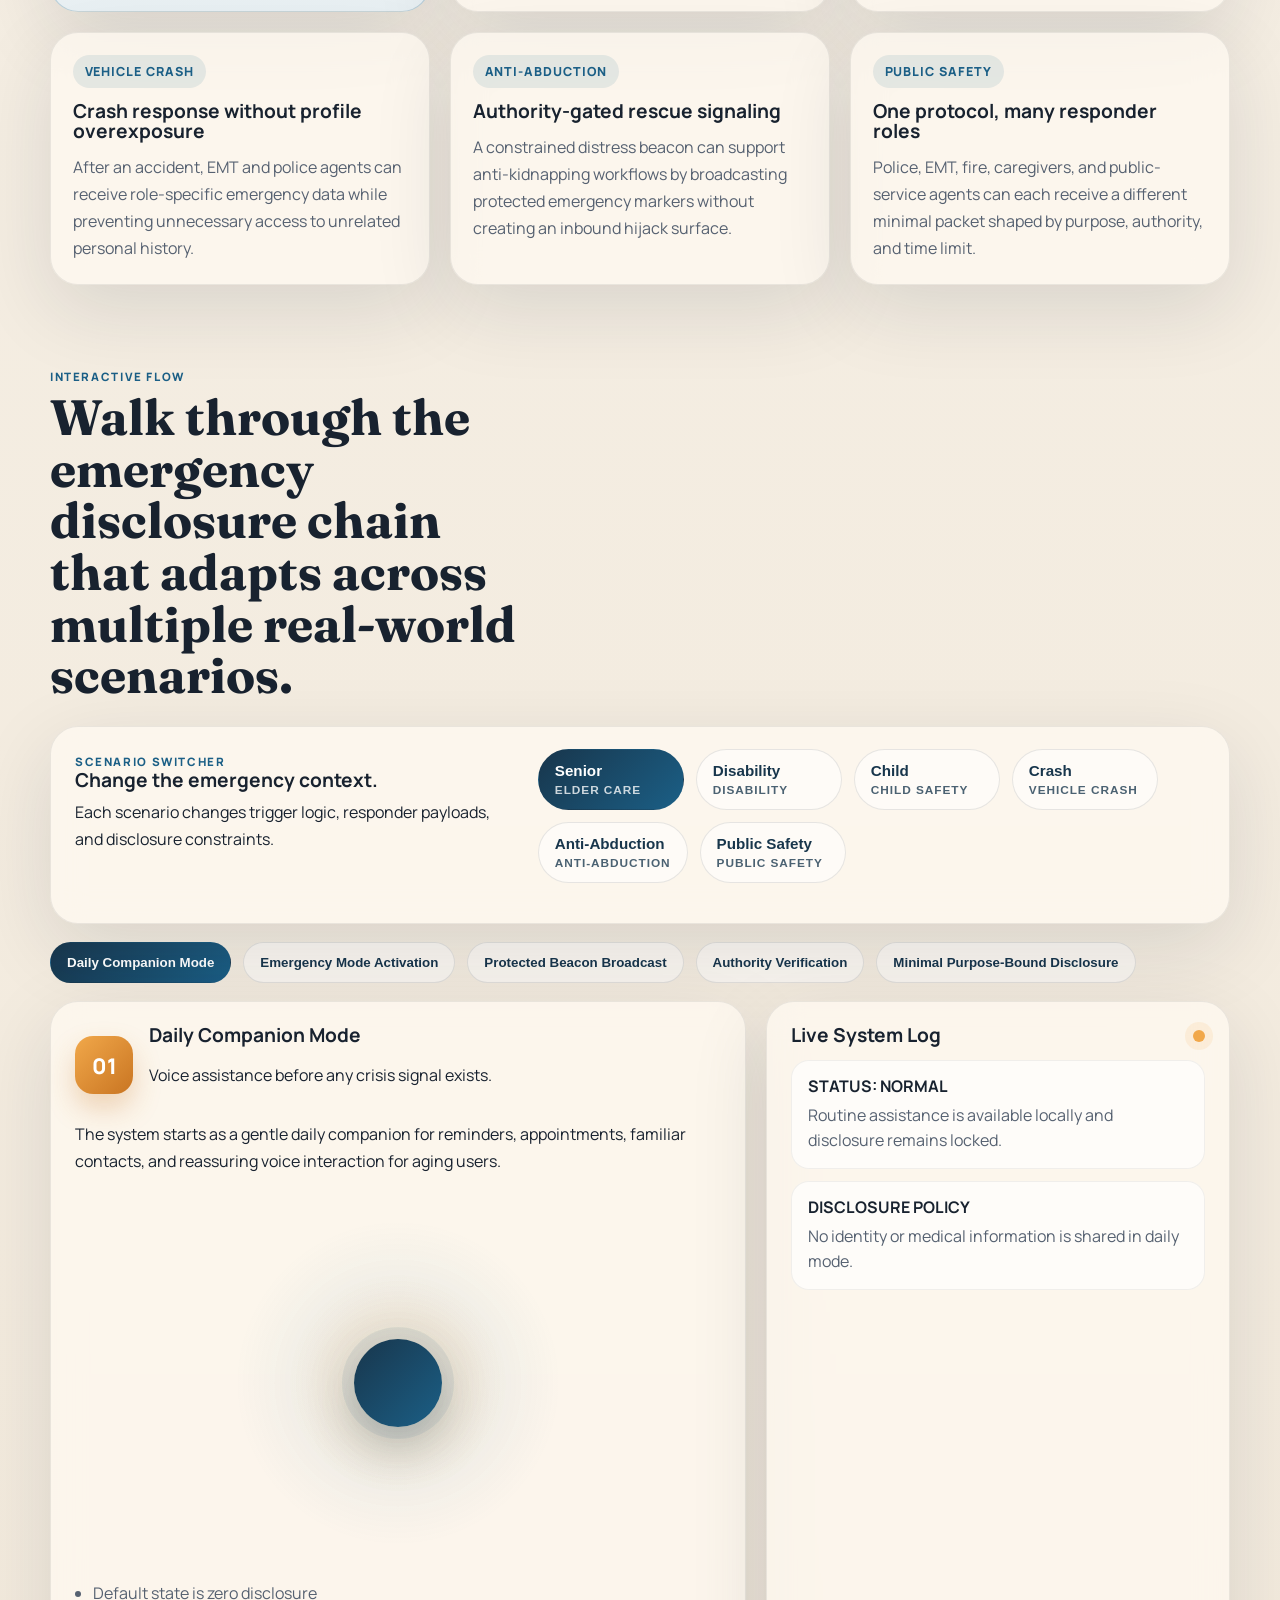
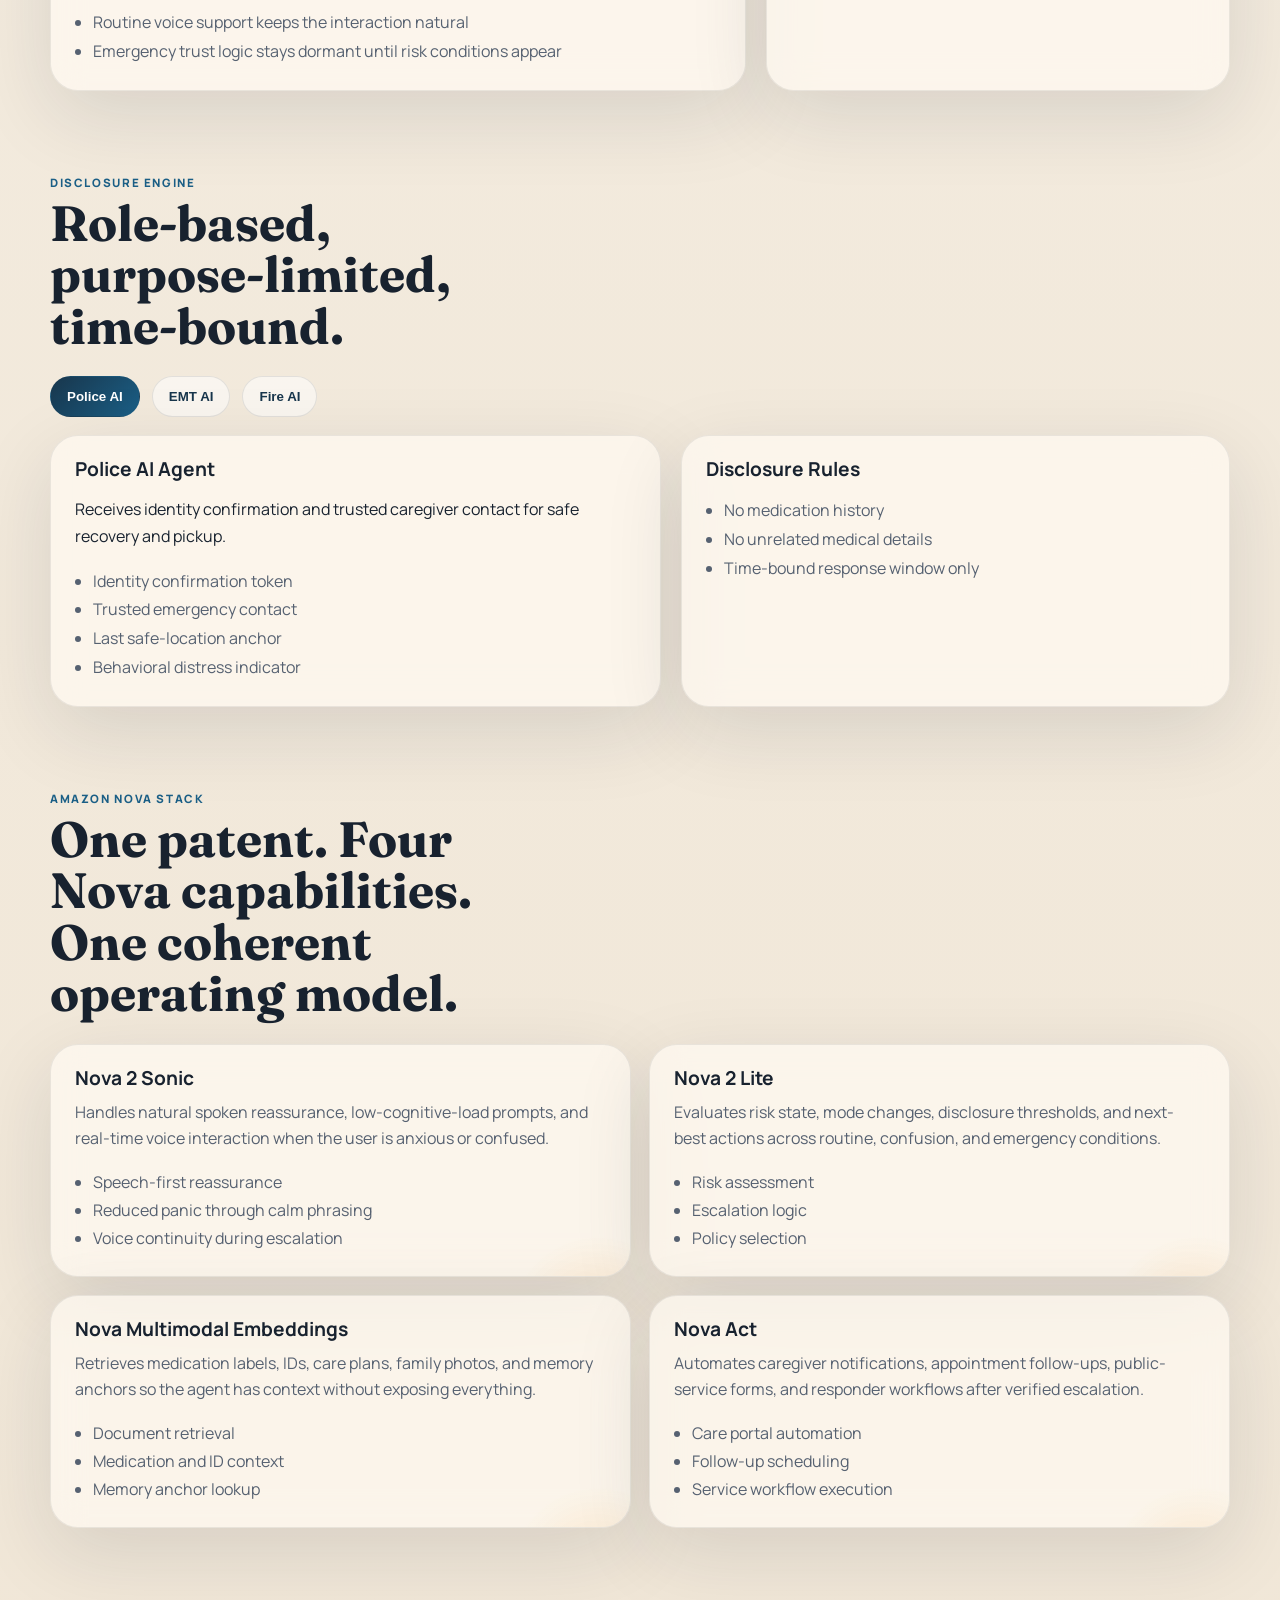
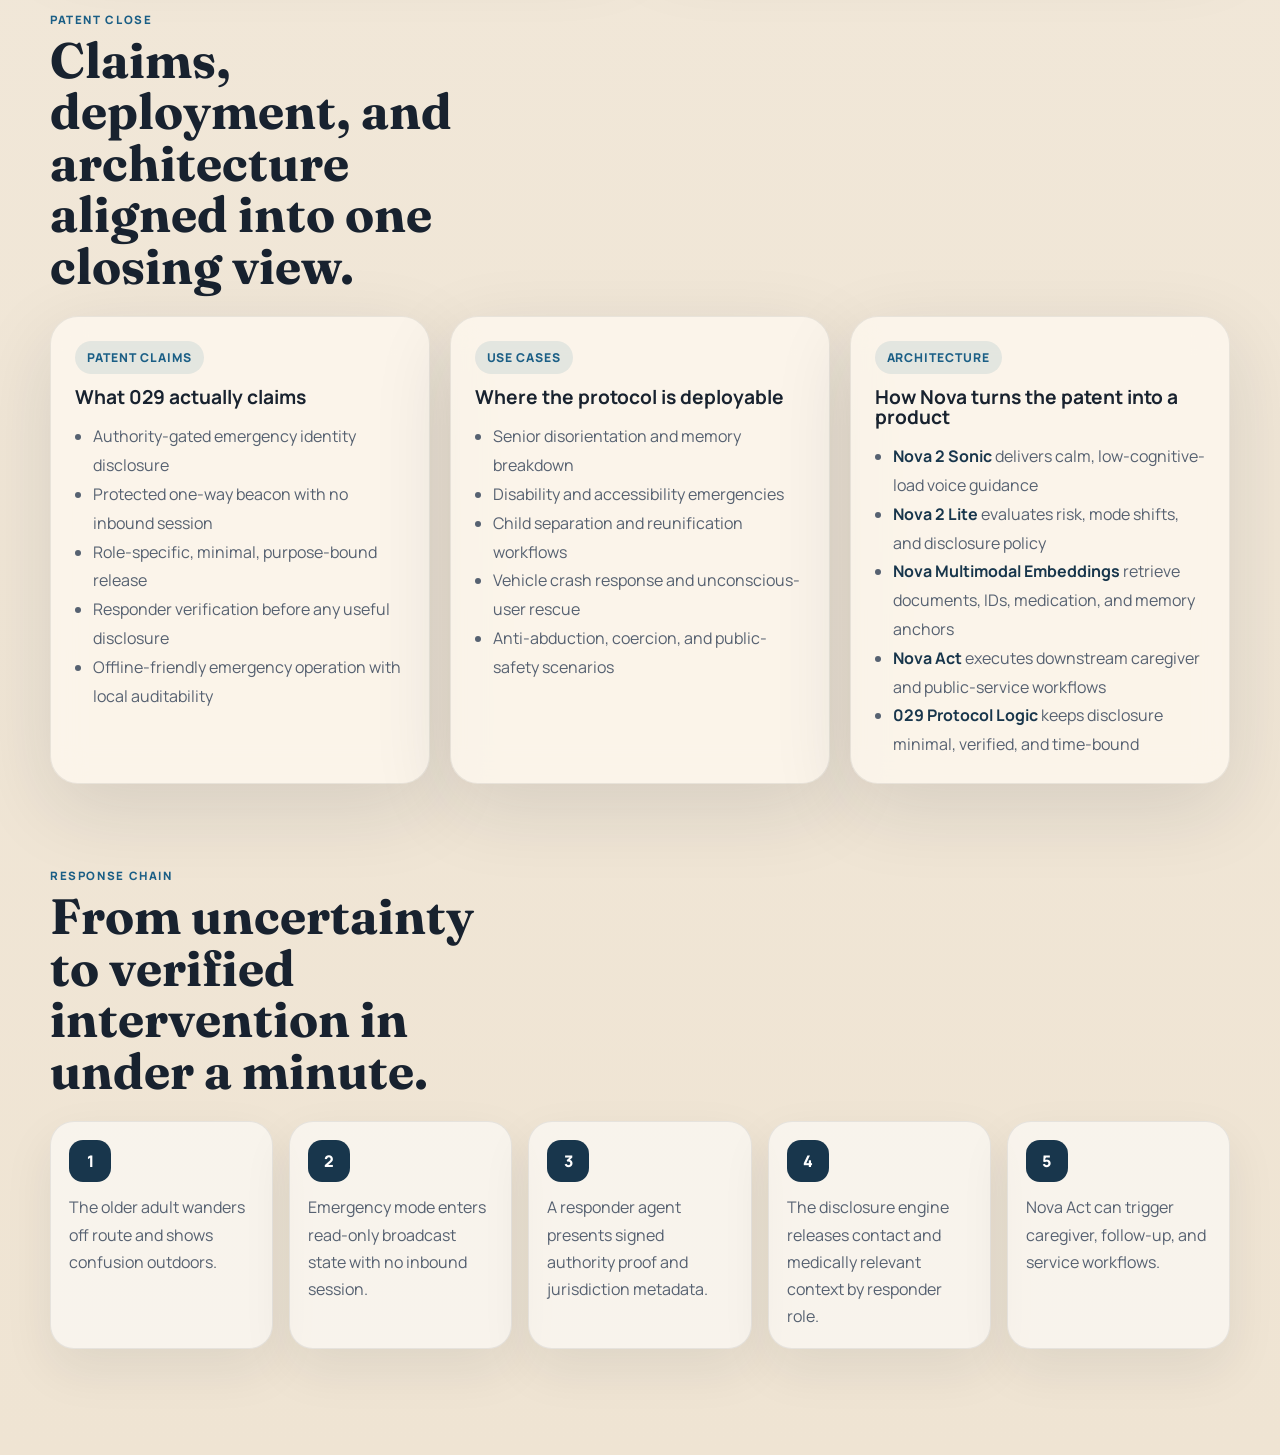
==== commit 6d09798a: "Refine site narrative and add judges pitch deck" ====
--- a/index.html
+++ b/index.html
@@ -272,6 +272,51 @@
           <div class="architecture-grid" id="architecture-grid"></div>
         </section>
 
+        <section class="section patent-close" id="patent-close">
+          <div class="section-heading">
+            <span class="eyebrow">Patent Close</span>
+            <h2>Claims, deployment, and architecture aligned into one closing view.</h2>
+          </div>
+
+          <div class="closeout-grid">
+            <article class="glass-card closeout-card">
+              <span class="pill-inline">Patent Claims</span>
+              <h3>What 029 actually claims</h3>
+              <ul class="closeout-list">
+                <li>Authority-gated emergency identity disclosure</li>
+                <li>Protected one-way beacon with no inbound session</li>
+                <li>Role-specific, minimal, purpose-bound release</li>
+                <li>Responder verification before any useful disclosure</li>
+                <li>Offline-friendly emergency operation with local auditability</li>
+              </ul>
+            </article>
+
+            <article class="glass-card closeout-card">
+              <span class="pill-inline">Use Cases</span>
+              <h3>Where the protocol is deployable</h3>
+              <ul class="closeout-list">
+                <li>Senior disorientation and memory breakdown</li>
+                <li>Disability and accessibility emergencies</li>
+                <li>Child separation and reunification workflows</li>
+                <li>Vehicle crash response and unconscious-user rescue</li>
+                <li>Anti-abduction, coercion, and public-safety scenarios</li>
+              </ul>
+            </article>
+
+            <article class="glass-card closeout-card">
+              <span class="pill-inline">Architecture</span>
+              <h3>How Nova turns the patent into a product</h3>
+              <ul class="closeout-list">
+                <li><strong>Nova 2 Sonic</strong> delivers calm, low-cognitive-load voice guidance</li>
+                <li><strong>Nova 2 Lite</strong> evaluates risk, mode shifts, and disclosure policy</li>
+                <li><strong>Nova Multimodal Embeddings</strong> retrieve documents, IDs, medication, and memory anchors</li>
+                <li><strong>Nova Act</strong> executes downstream caregiver and public-service workflows</li>
+                <li><strong>029 Protocol Logic</strong> keeps disclosure minimal, verified, and time-bound</li>
+              </ul>
+            </article>
+          </div>
+        </section>
+
         <section class="section use-case">
           <div class="section-heading">
             <span class="eyebrow">Response Chain</span>
--- a/style.css
+++ b/style.css
@@ -629,6 +629,31 @@
   gap: 18px;
 }
 
+.closeout-grid {
+  display: grid;
+  grid-template-columns: repeat(3, minmax(0, 1fr));
+  gap: 20px;
+}
+
+.closeout-card {
+  padding: 24px;
+}
+
+.closeout-card h3 {
+  margin: 14px 0 14px;
+}
+
+.closeout-list {
+  margin: 0;
+  padding-left: 18px;
+  color: var(--muted);
+  line-height: 1.8;
+}
+
+.closeout-list strong {
+  color: var(--navy);
+}
+
 .architecture-card {
   position: relative;
   overflow: hidden;
@@ -731,6 +756,7 @@
   .scenario-grid,
   .scenario-switcher-wrap,
   .architecture-grid,
+  .closeout-grid,
   .timeline {
     grid-template-columns: 1fr;
   }
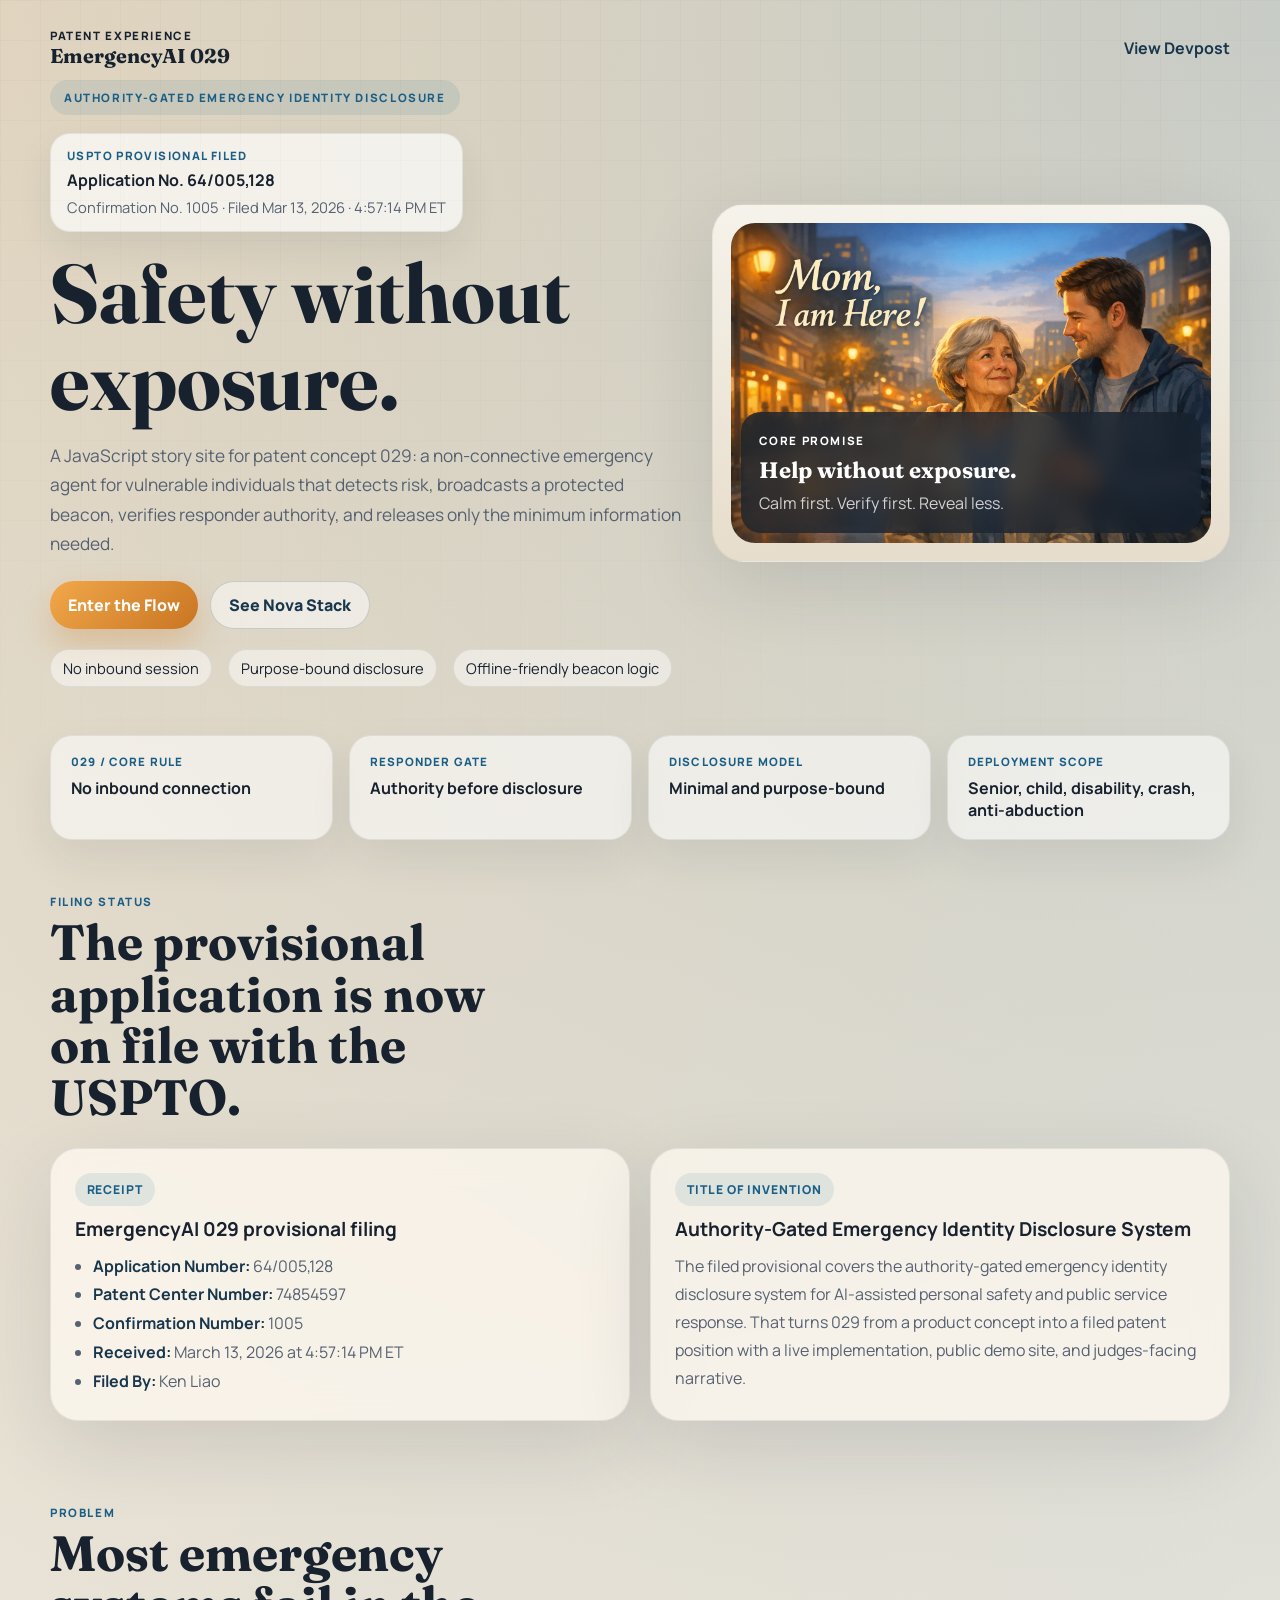
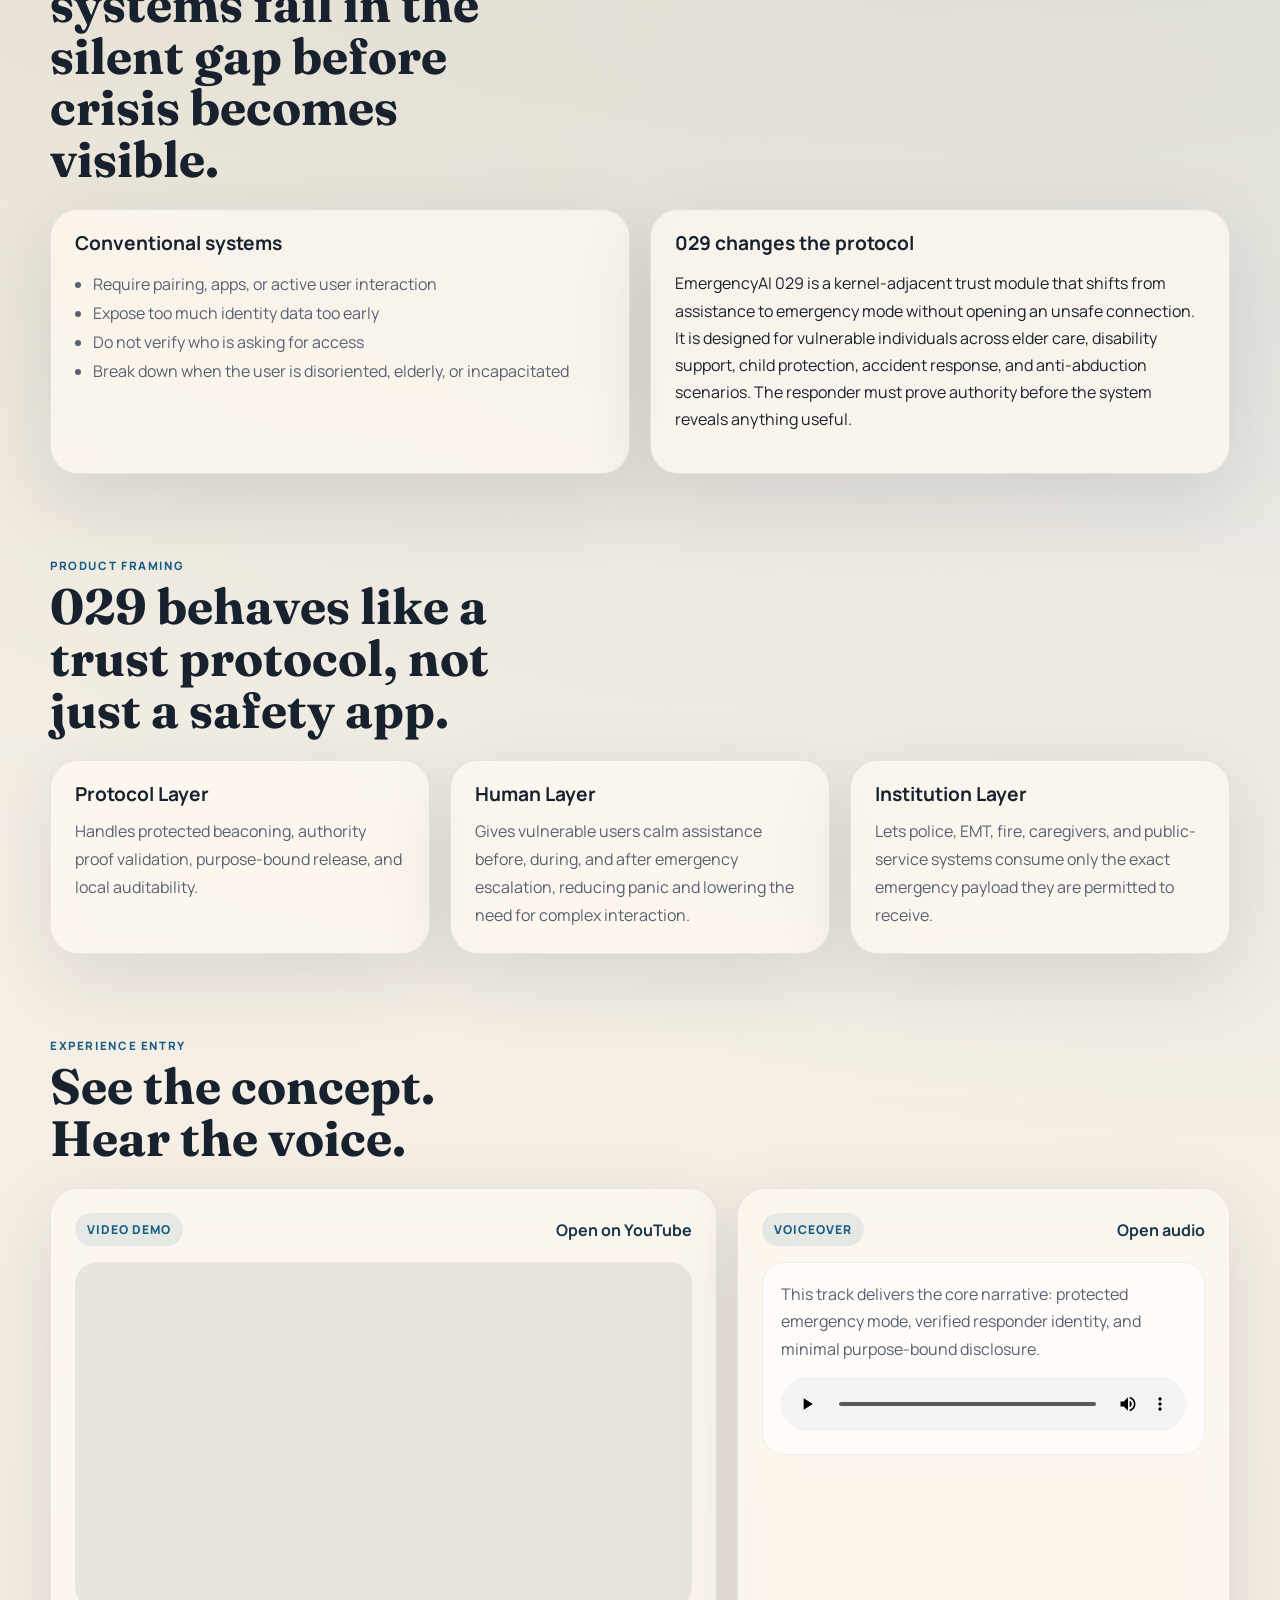
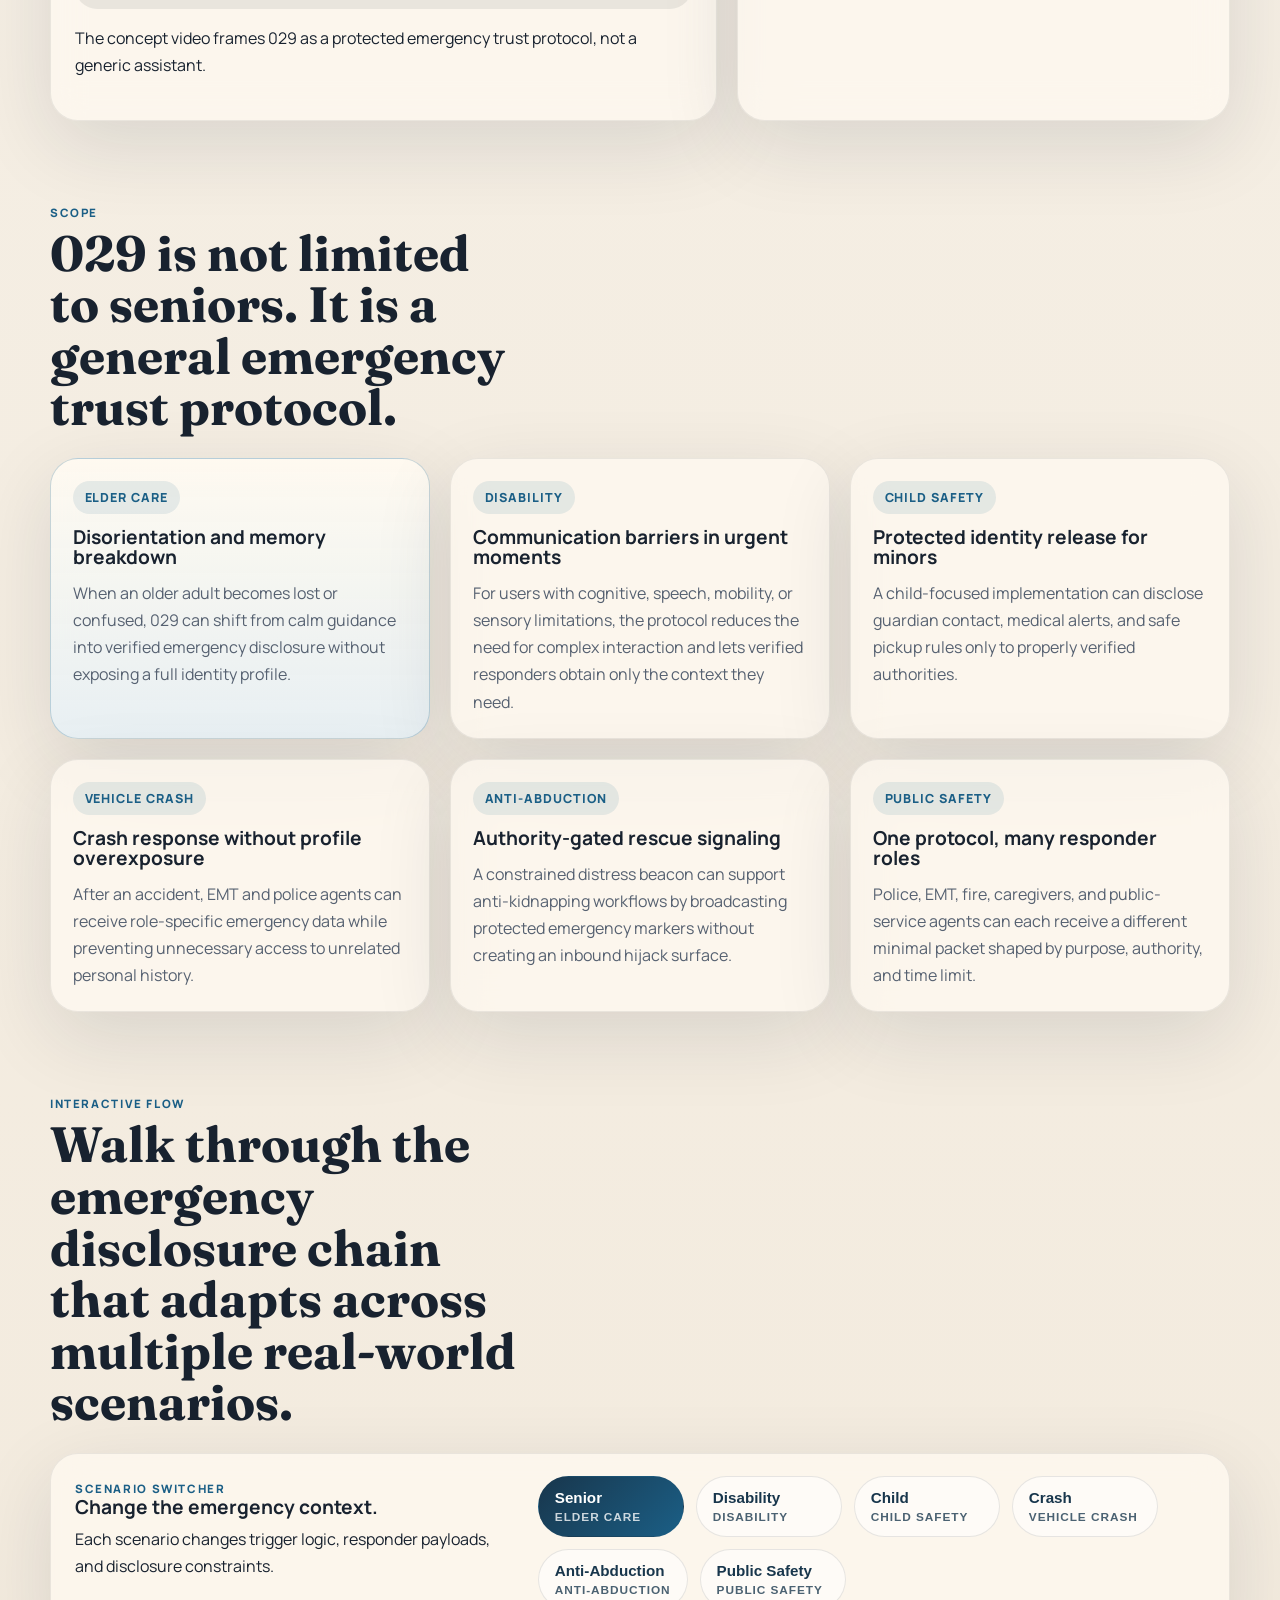
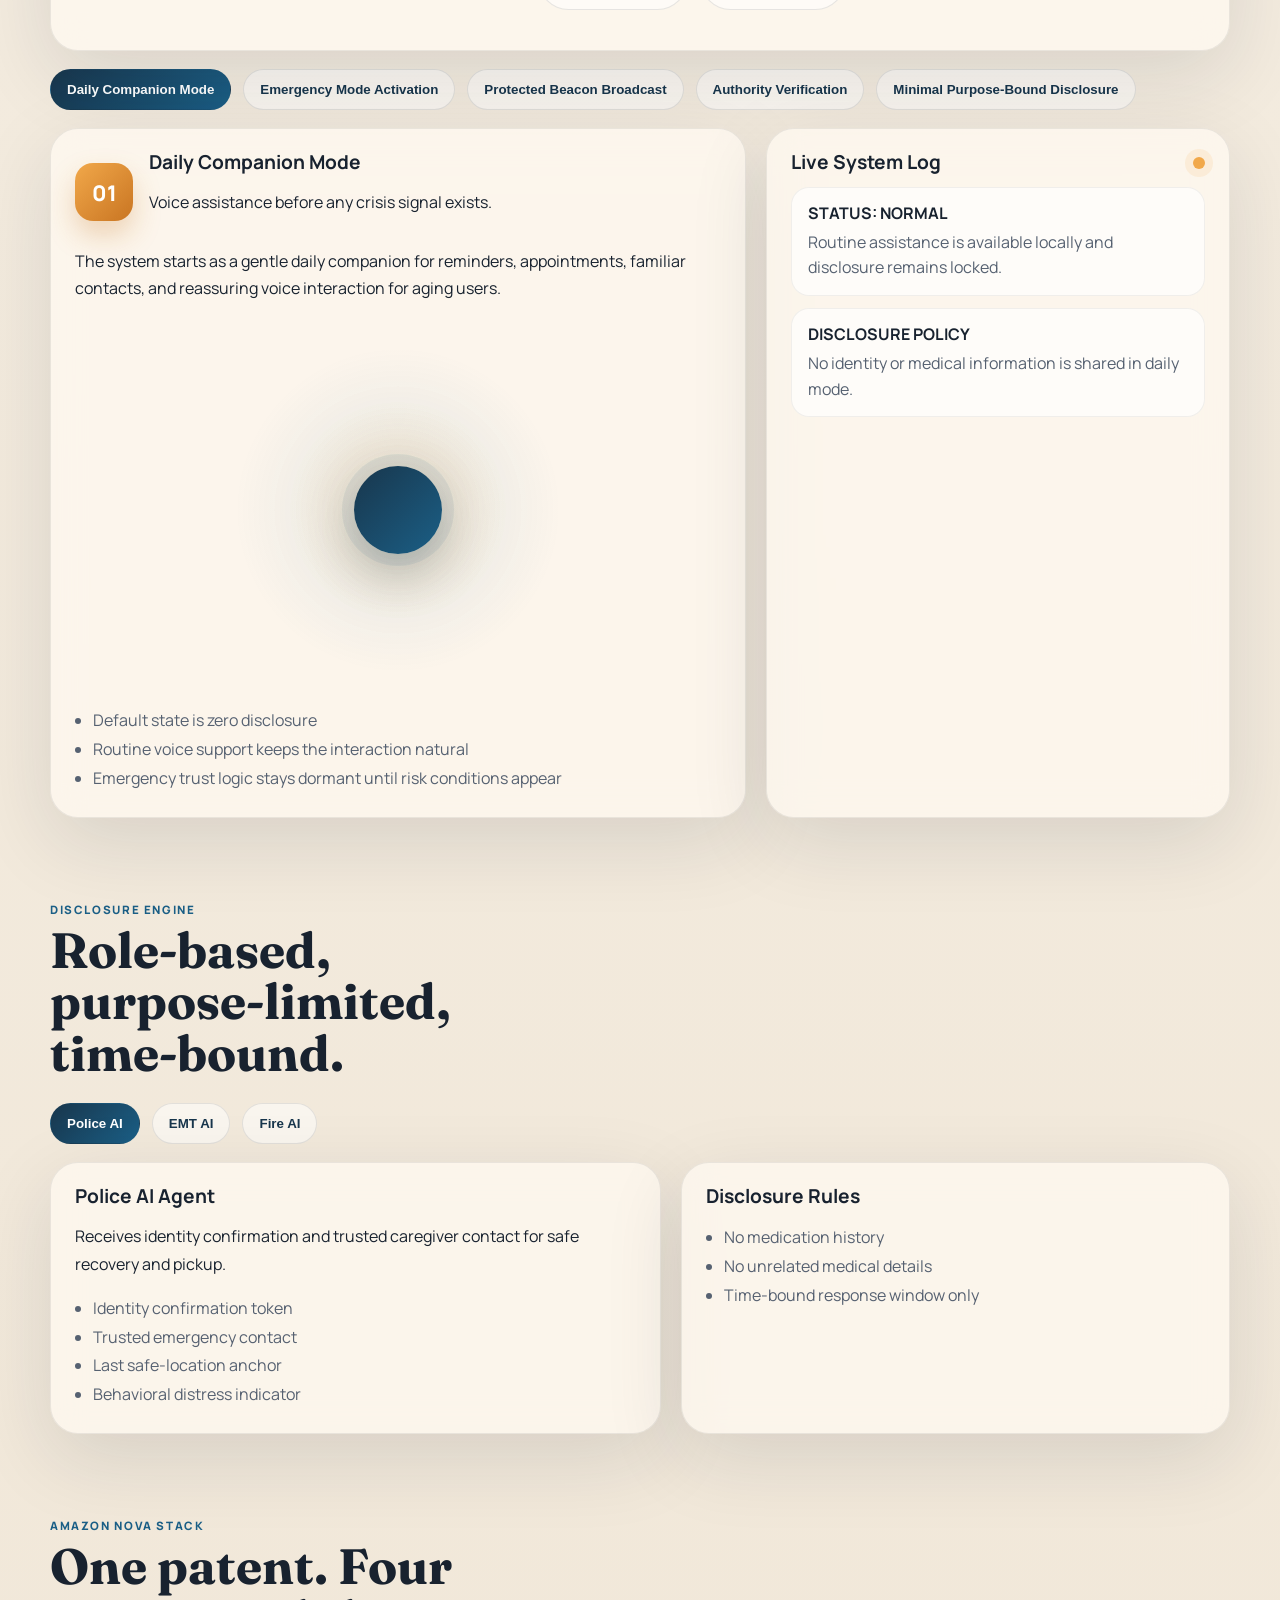
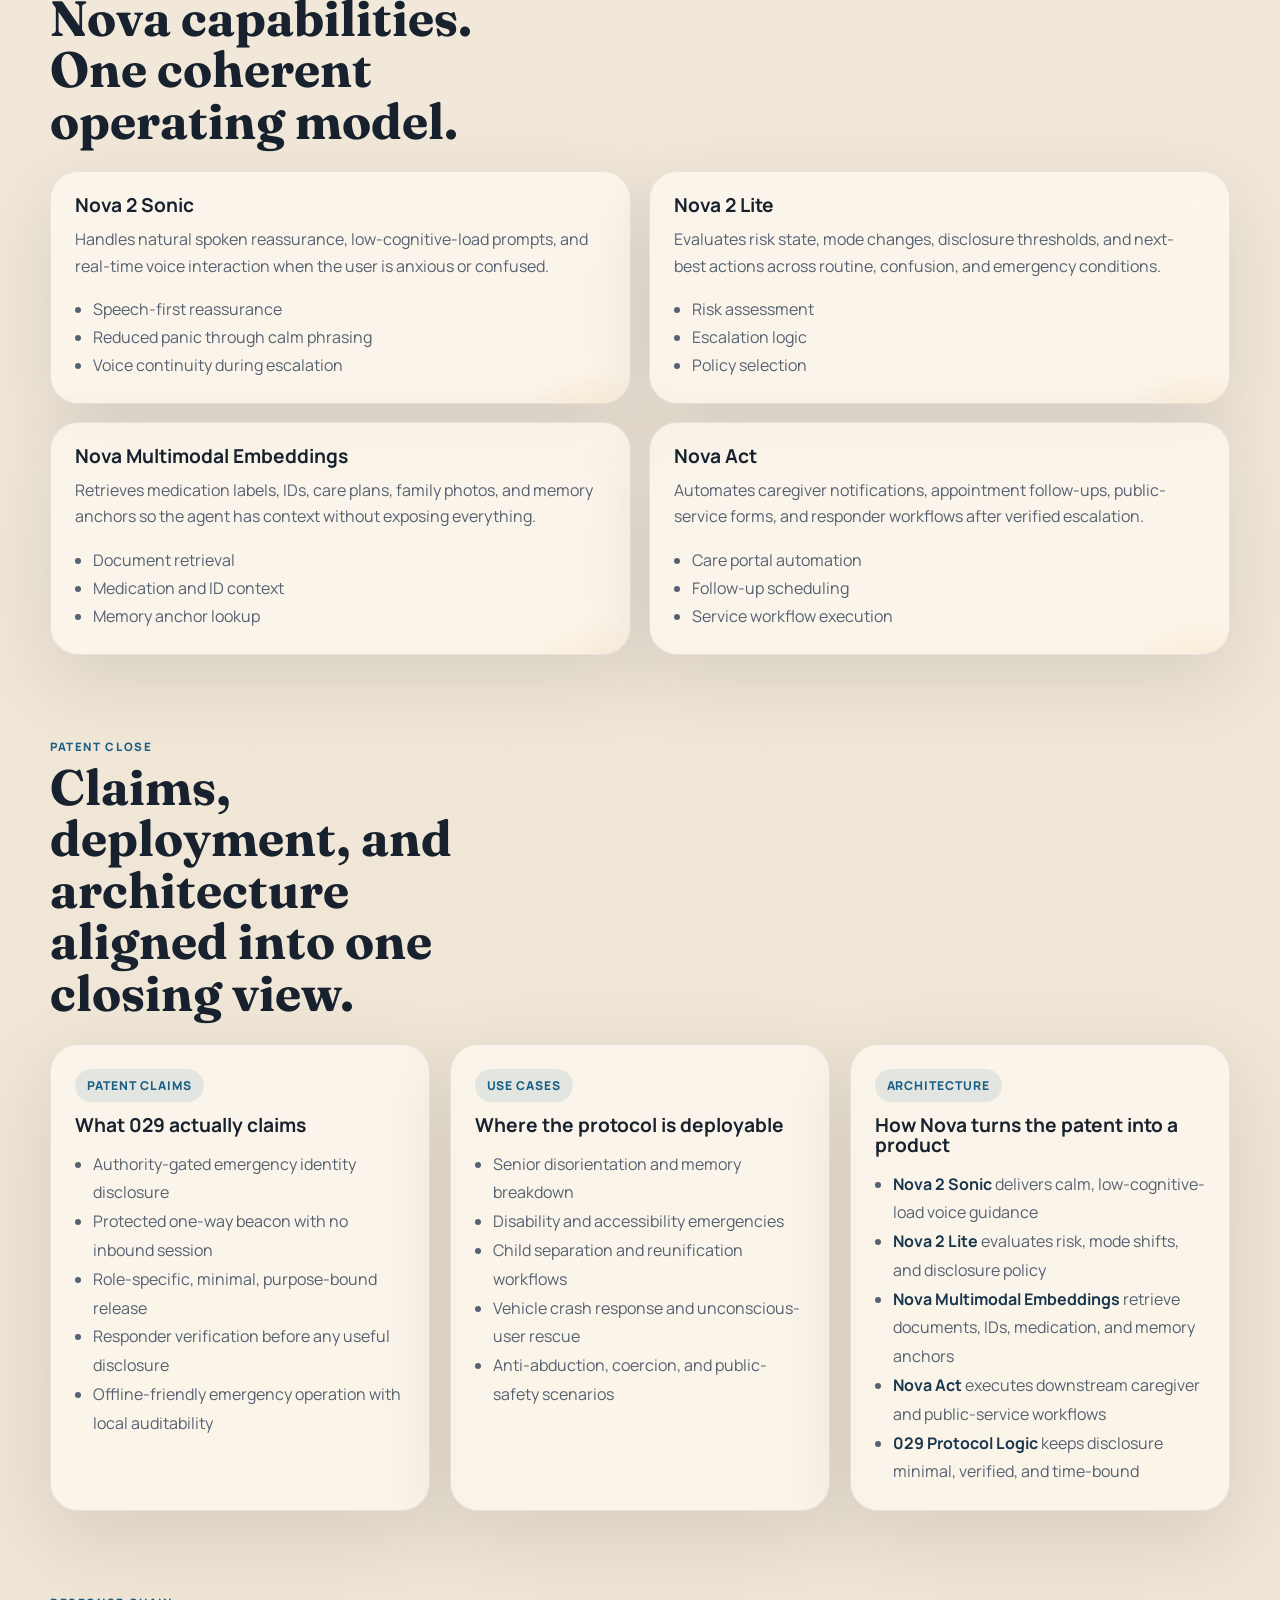
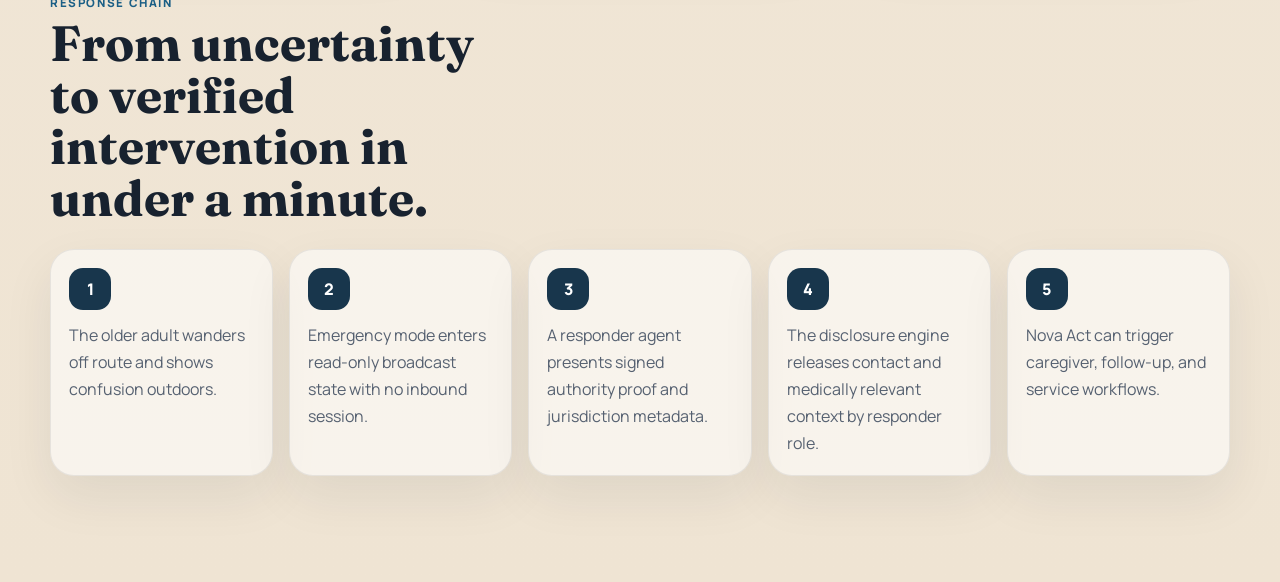
==== commit b4571992: "Add USPTO provisional filing status update" ====
--- a/index.html
+++ b/index.html
@@ -32,6 +32,11 @@
         <div class="hero-grid">
           <section class="hero-copy">
             <span class="pill">Authority-Gated Emergency Identity Disclosure</span>
+            <div class="filing-badge">
+              <span class="filing-label">USPTO Provisional Filed</span>
+              <strong>Application No. 64/005,128</strong>
+              <span>Confirmation No. 1005 · Filed Mar 13, 2026 · 4:57:14 PM ET</span>
+            </div>
             <h1>Safety without exposure.</h1>
             <p class="hero-text">
               A JavaScript story site for patent concept 029: a non-connective emergency agent for
@@ -83,6 +88,36 @@
       </section>
 
       <main>
+        <section class="section filing-update">
+          <div class="section-heading">
+            <span class="eyebrow">Filing Status</span>
+            <h2>The provisional application is now on file with the USPTO.</h2>
+          </div>
+          <div class="filing-grid">
+            <article class="glass-card filing-card">
+              <span class="pill-inline">Receipt</span>
+              <h3>EmergencyAI 029 provisional filing</h3>
+              <ul class="closeout-list">
+                <li><strong>Application Number:</strong> 64/005,128</li>
+                <li><strong>Patent Center Number:</strong> 74854597</li>
+                <li><strong>Confirmation Number:</strong> 1005</li>
+                <li><strong>Received:</strong> March 13, 2026 at 4:57:14 PM ET</li>
+                <li><strong>Filed By:</strong> Ken Liao</li>
+              </ul>
+            </article>
+            <article class="glass-card filing-card">
+              <span class="pill-inline">Title of Invention</span>
+              <h3>Authority-Gated Emergency Identity Disclosure System</h3>
+              <p>
+                The filed provisional covers the authority-gated emergency identity disclosure
+                system for AI-assisted personal safety and public service response. That turns 029
+                from a product concept into a filed patent position with a live implementation,
+                public demo site, and judges-facing narrative.
+              </p>
+            </article>
+          </div>
+        </section>
+
         <section class="section intro">
           <div class="section-heading">
             <span class="eyebrow">Problem</span>
--- a/style.css
+++ b/style.css
@@ -140,6 +140,35 @@
   margin-bottom: 18px;
 }
 
+.filing-badge {
+  display: inline-grid;
+  gap: 6px;
+  padding: 14px 16px;
+  margin: 0 0 18px;
+  border-radius: 20px;
+  background: rgba(255, 255, 255, 0.68);
+  border: 1px solid rgba(24, 34, 47, 0.08);
+  box-shadow: 0 16px 36px rgba(24, 34, 47, 0.08);
+}
+
+.filing-label {
+  font-size: 0.72rem;
+  text-transform: uppercase;
+  letter-spacing: 0.12em;
+  font-weight: 800;
+  color: var(--blue);
+}
+
+.filing-badge strong {
+  font-size: 1rem;
+  color: var(--ink);
+}
+
+.filing-badge span:last-child {
+  color: var(--muted);
+  font-size: 0.92rem;
+}
+
 h1,
 h2,
 h3 {
@@ -321,6 +350,7 @@
 }
 
 .intro-grid,
+.filing-grid,
 .media-grid,
 .product-grid,
 .experience-grid,
@@ -629,6 +659,24 @@
   gap: 18px;
 }
 
+.filing-grid {
+  grid-template-columns: 1fr 1fr;
+}
+
+.filing-card {
+  padding: 24px;
+}
+
+.filing-card h3 {
+  margin: 14px 0 12px;
+}
+
+.filing-card p {
+  margin: 0;
+  color: var(--muted);
+  line-height: 1.75;
+}
+
 .closeout-grid {
   display: grid;
   grid-template-columns: repeat(3, minmax(0, 1fr));
@@ -755,6 +803,7 @@
   .disclosure-grid,
   .scenario-grid,
   .scenario-switcher-wrap,
+  .filing-grid,
   .architecture-grid,
   .closeout-grid,
   .timeline {
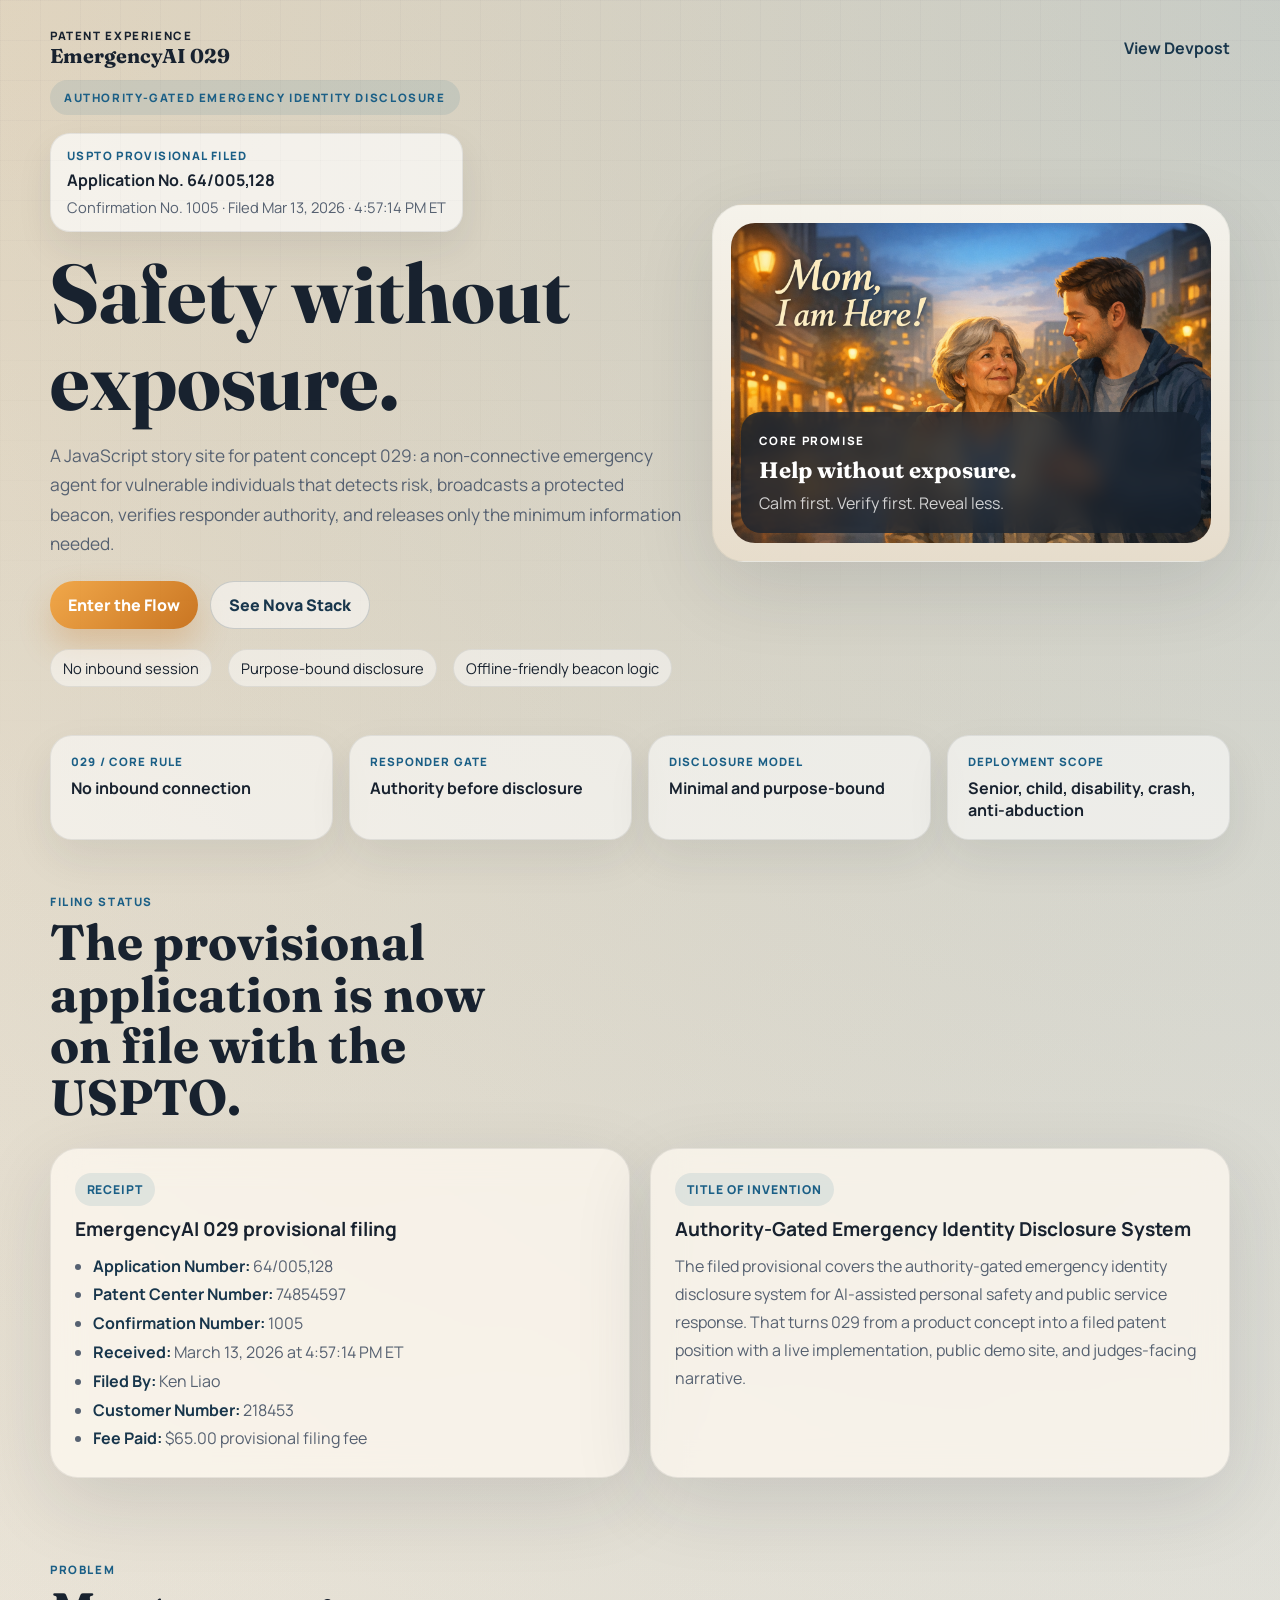
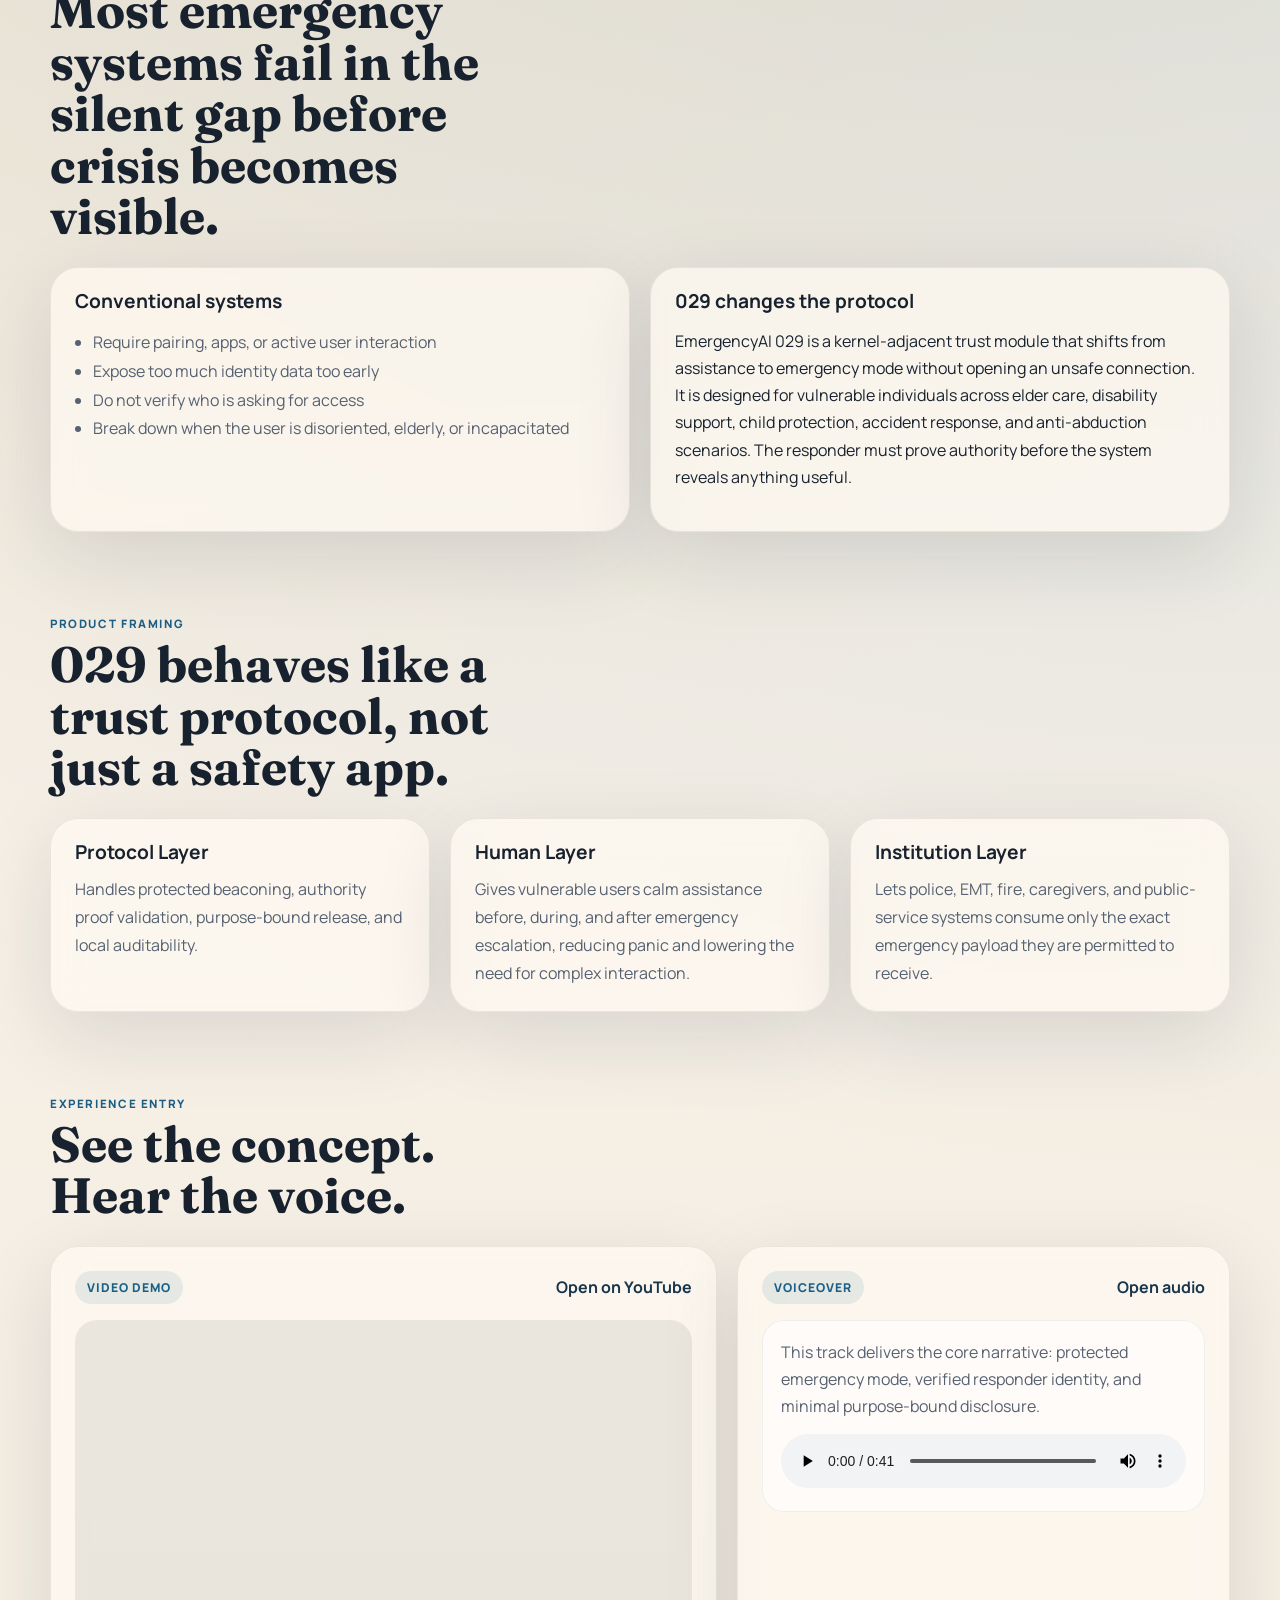
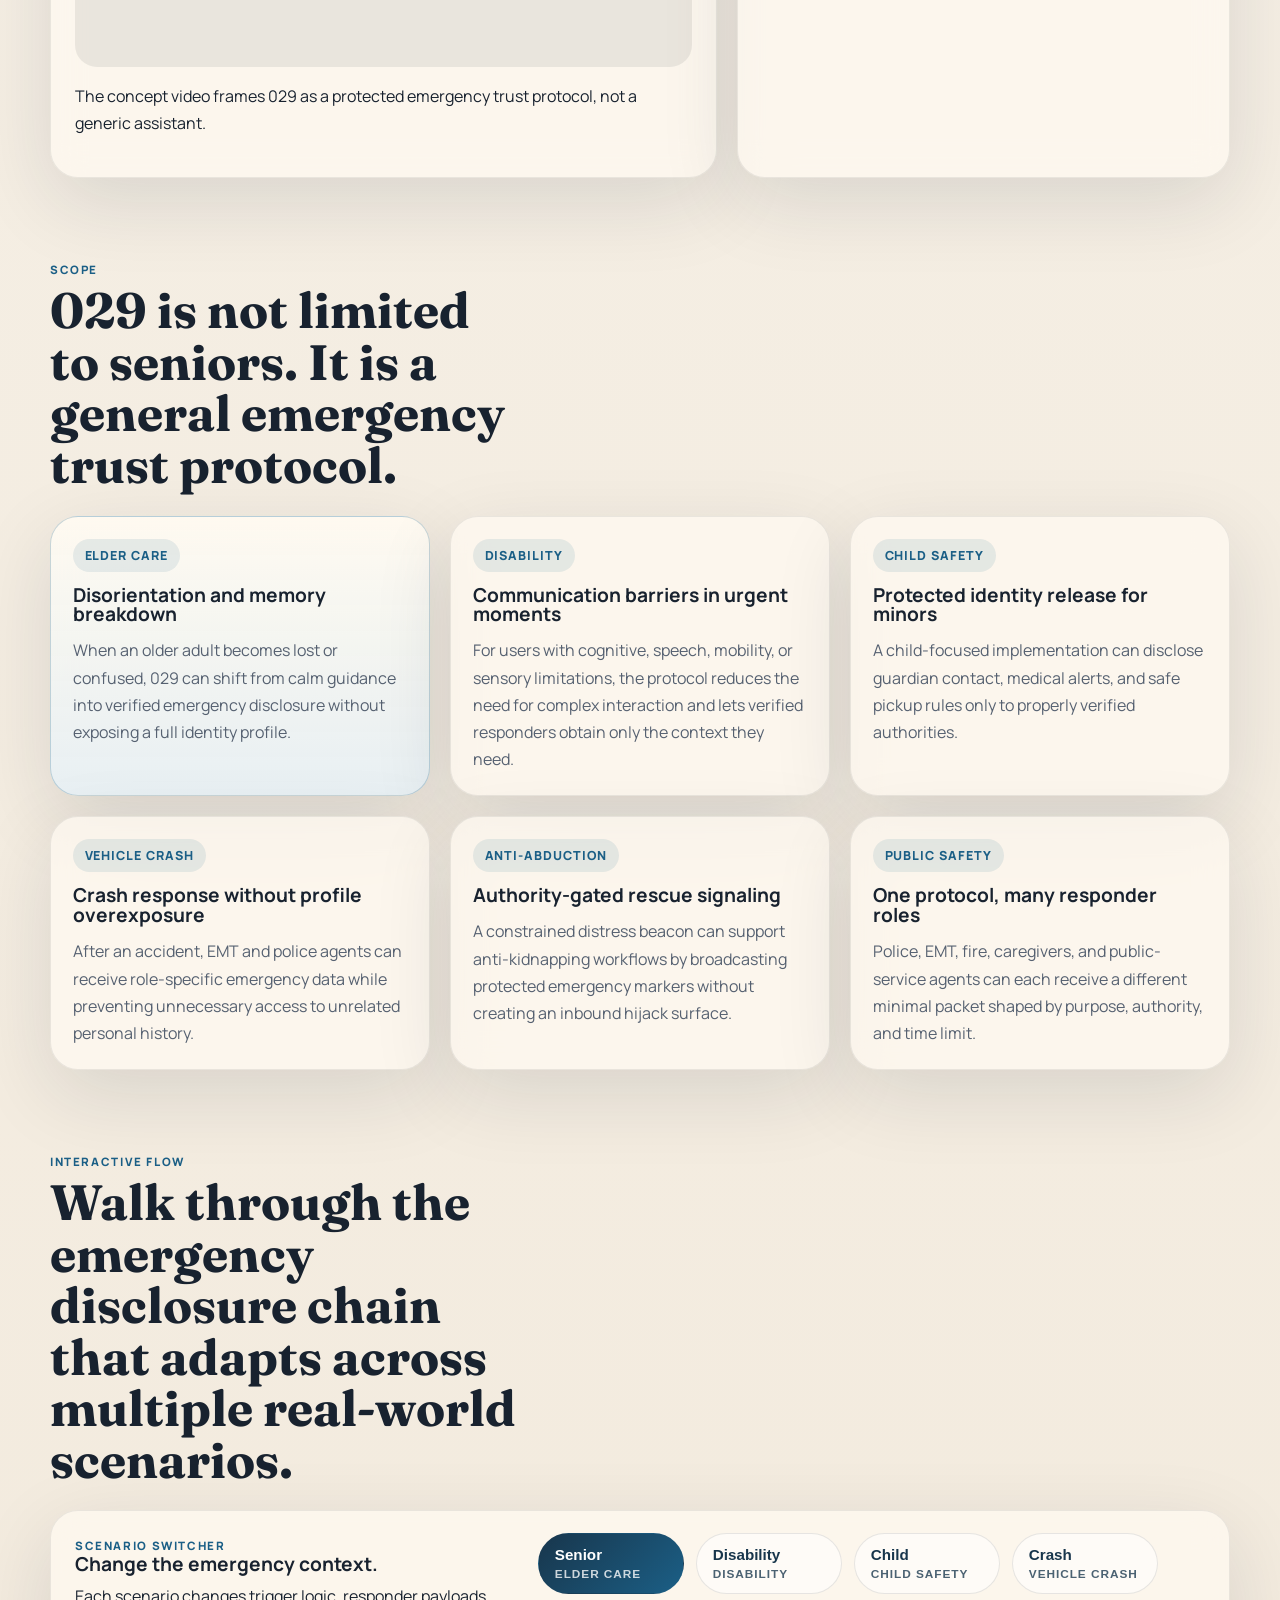
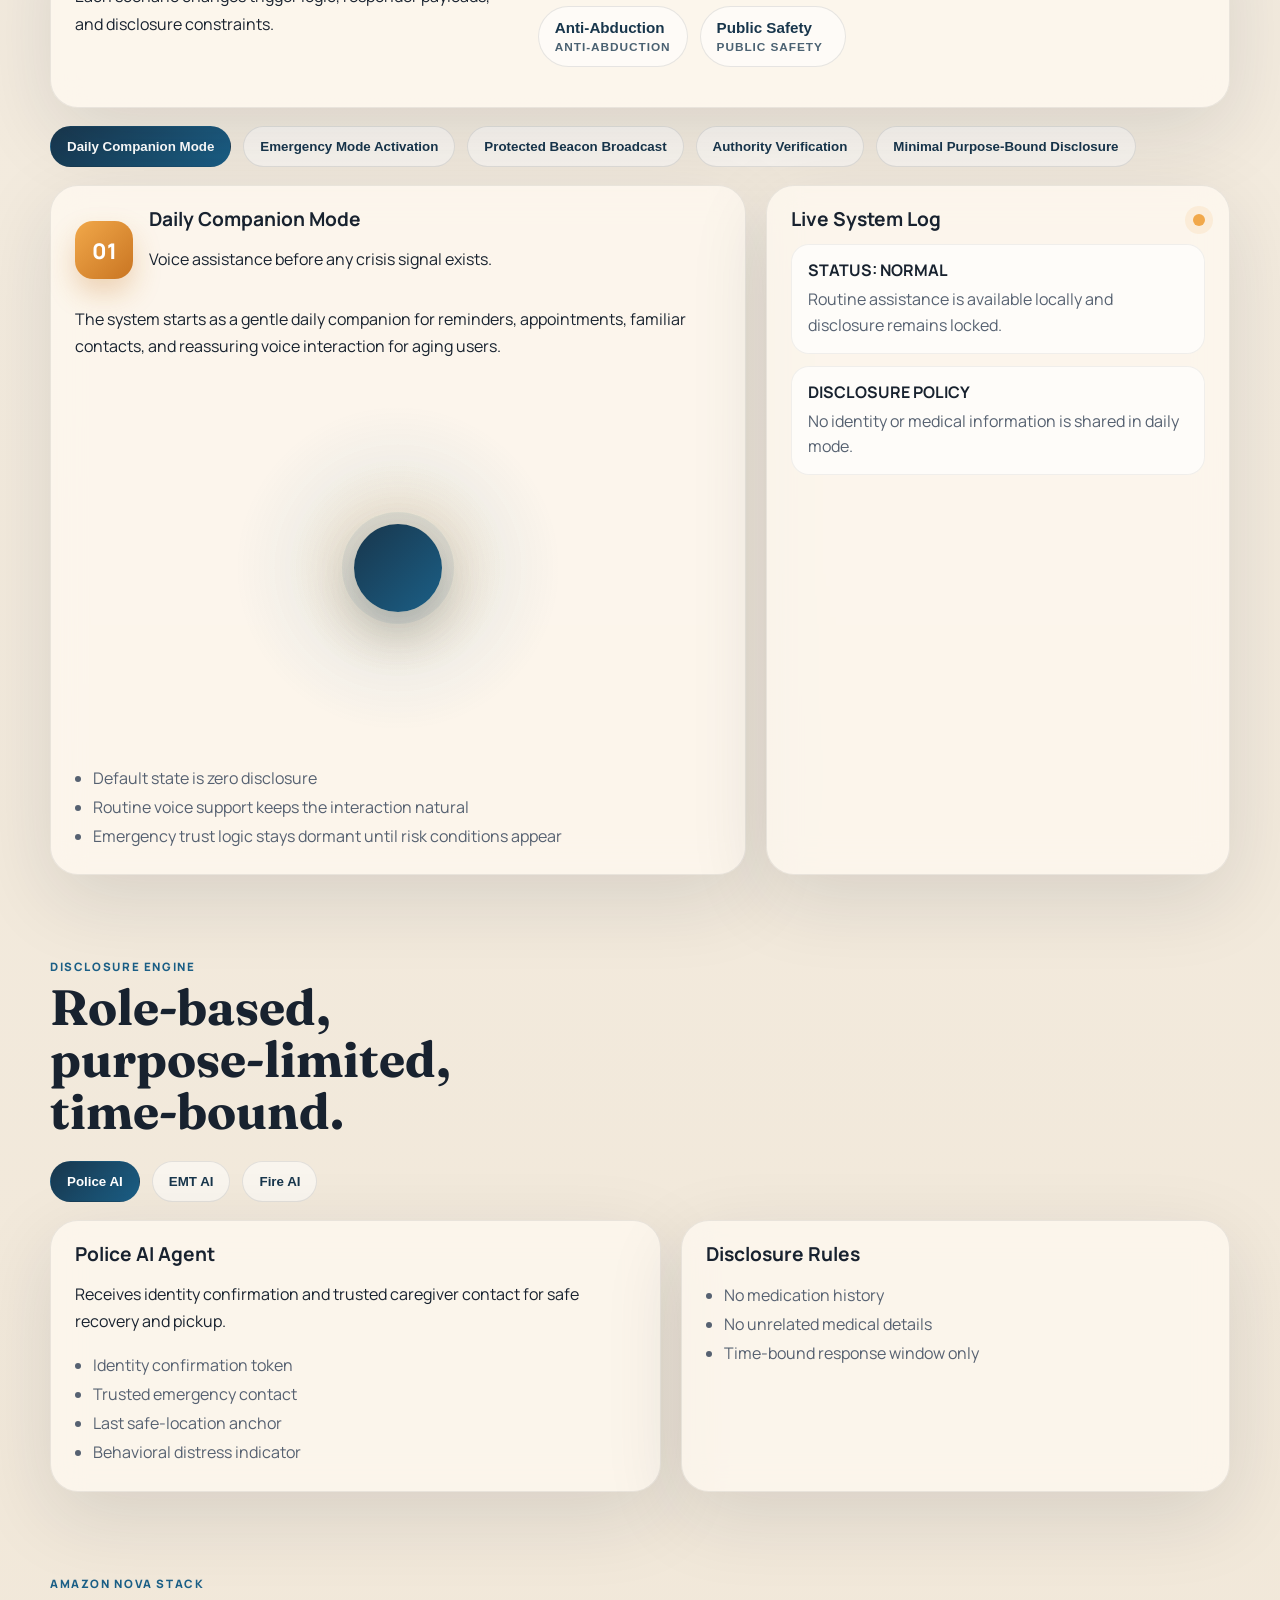
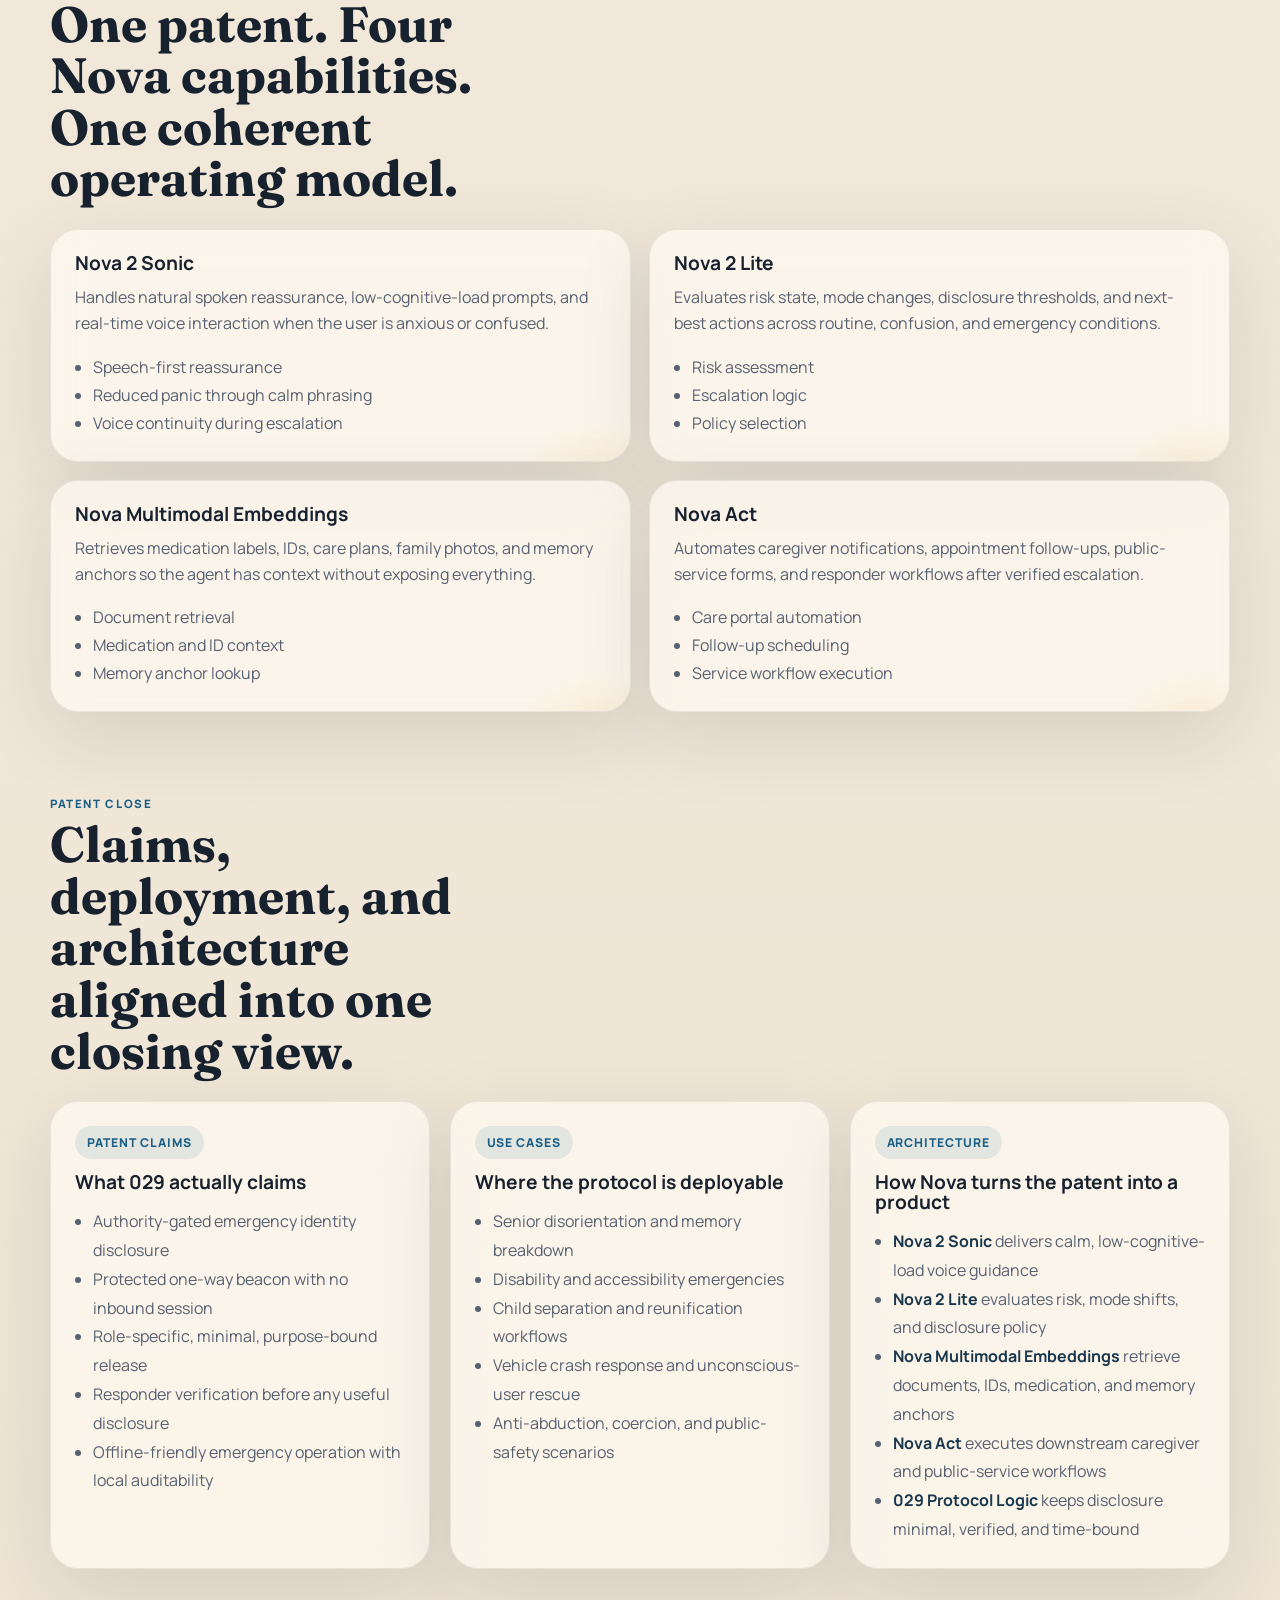
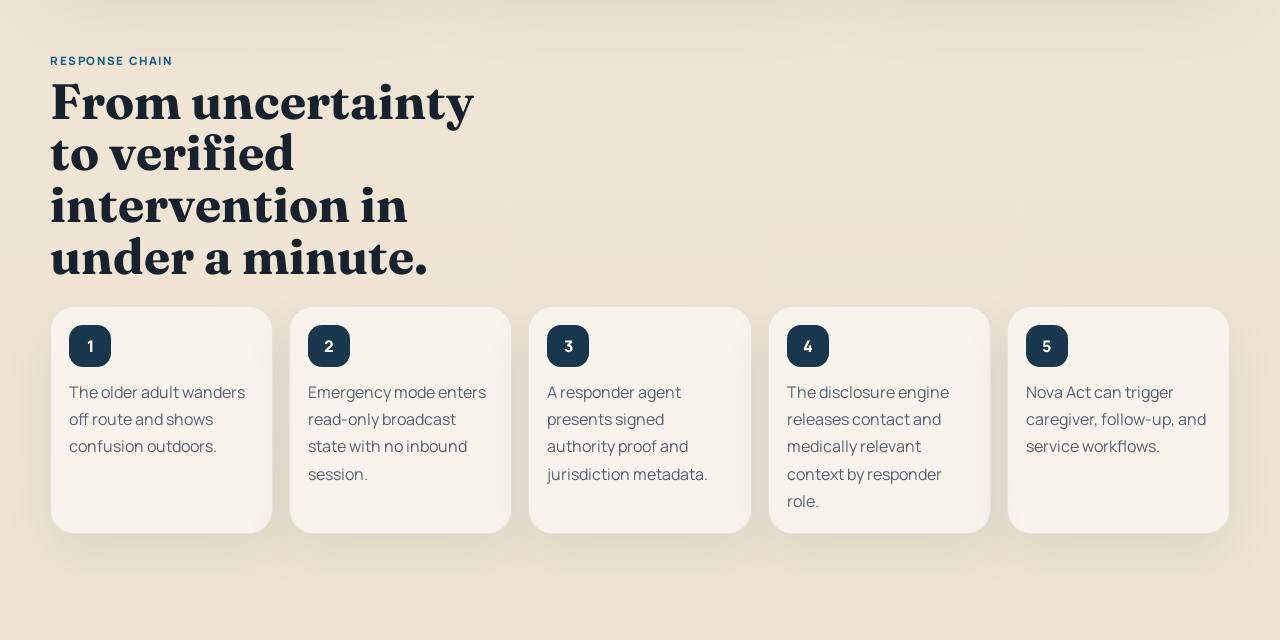
==== commit a5a1eff0: "Update patent filing record from official receipts" ====
--- a/index.html
+++ b/index.html
@@ -103,6 +103,8 @@
                 <li><strong>Confirmation Number:</strong> 1005</li>
                 <li><strong>Received:</strong> March 13, 2026 at 4:57:14 PM ET</li>
                 <li><strong>Filed By:</strong> Ken Liao</li>
+                <li><strong>Customer Number:</strong> 218453</li>
+                <li><strong>Fee Paid:</strong> $65.00 provisional filing fee</li>
               </ul>
             </article>
             <article class="glass-card filing-card">
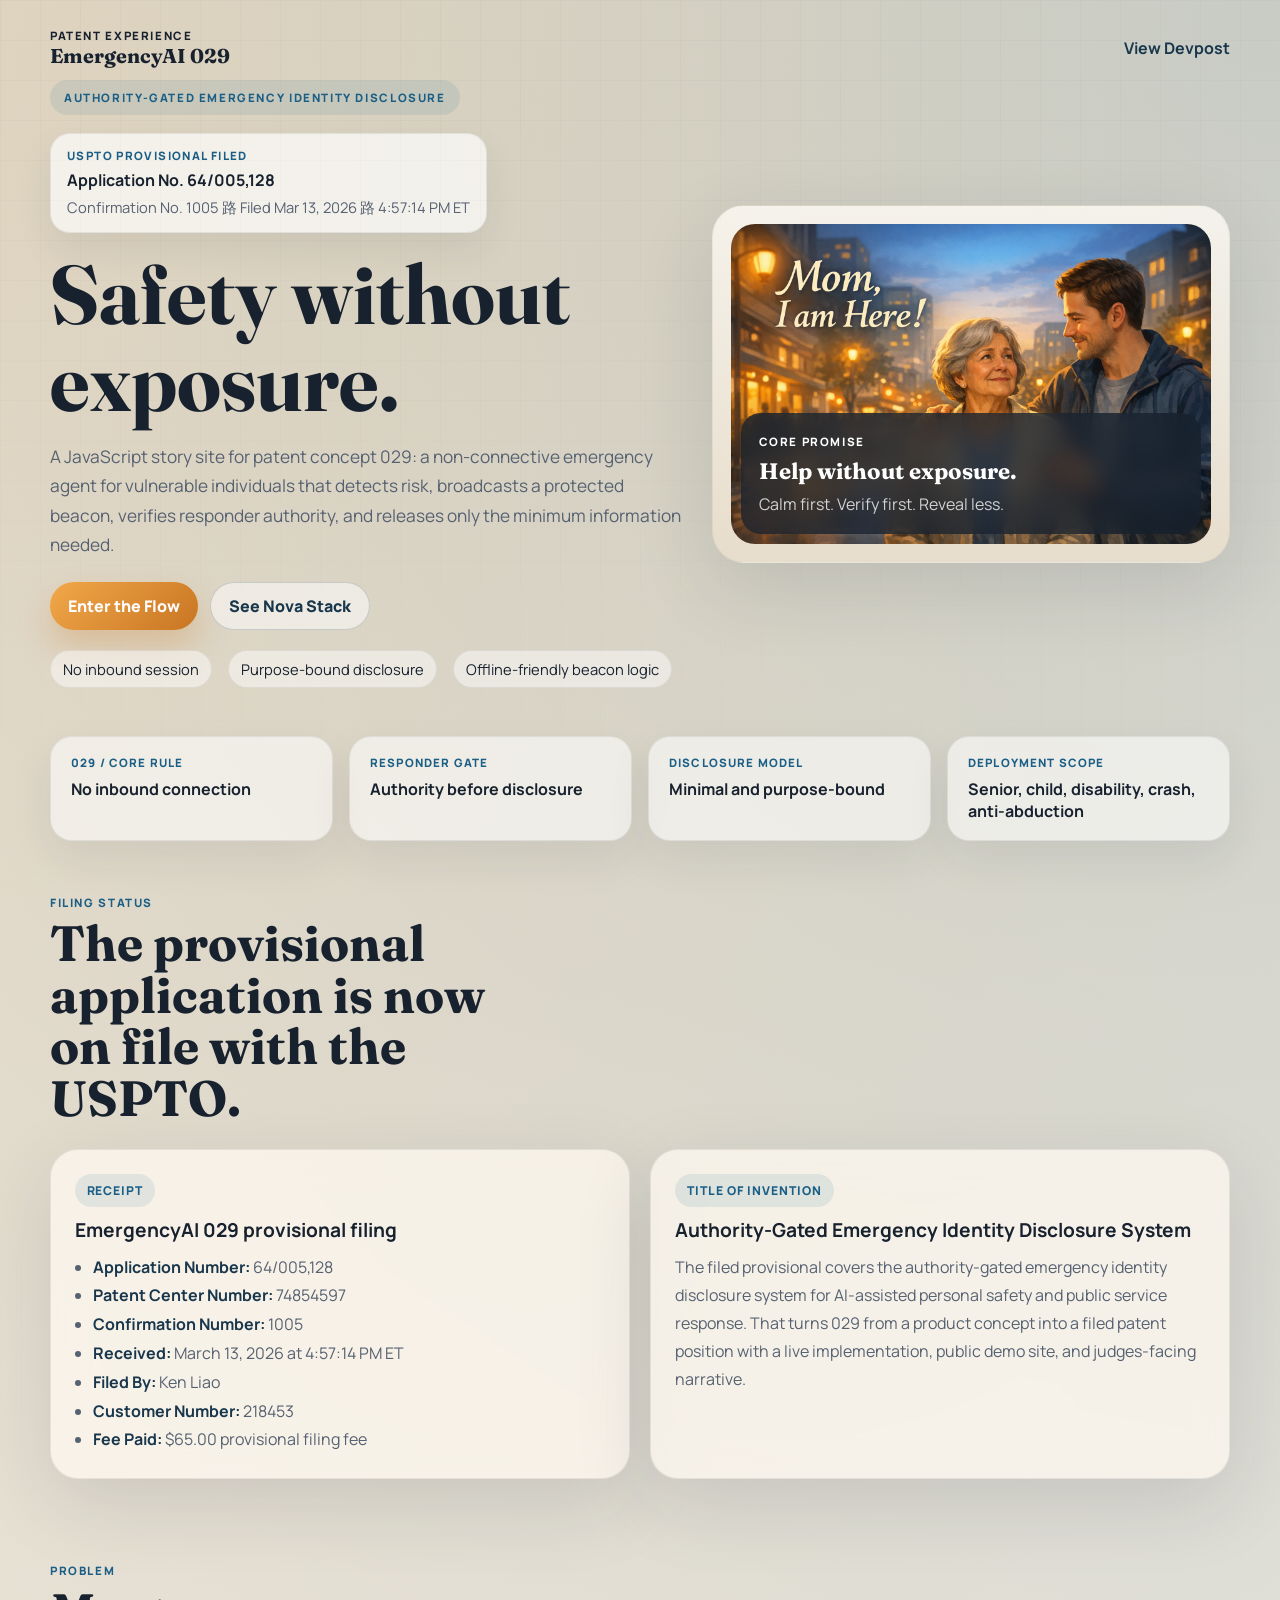
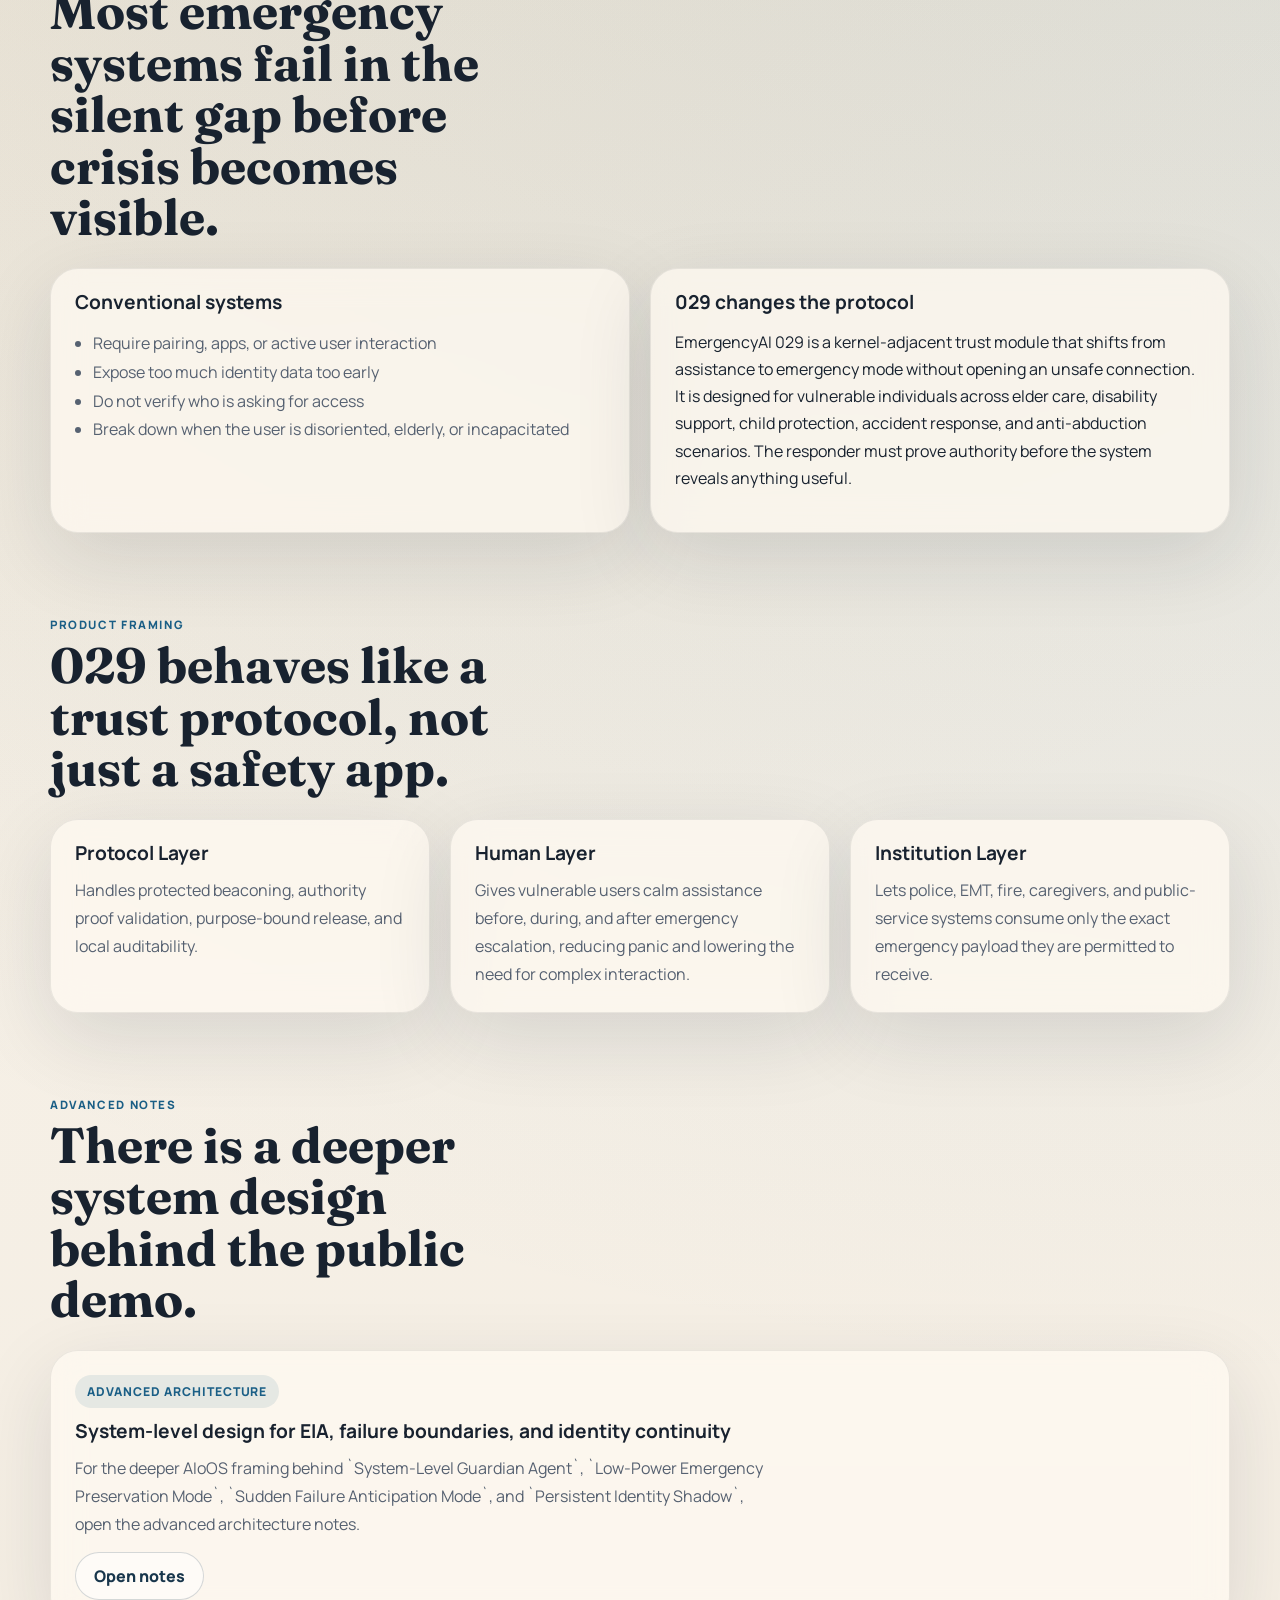
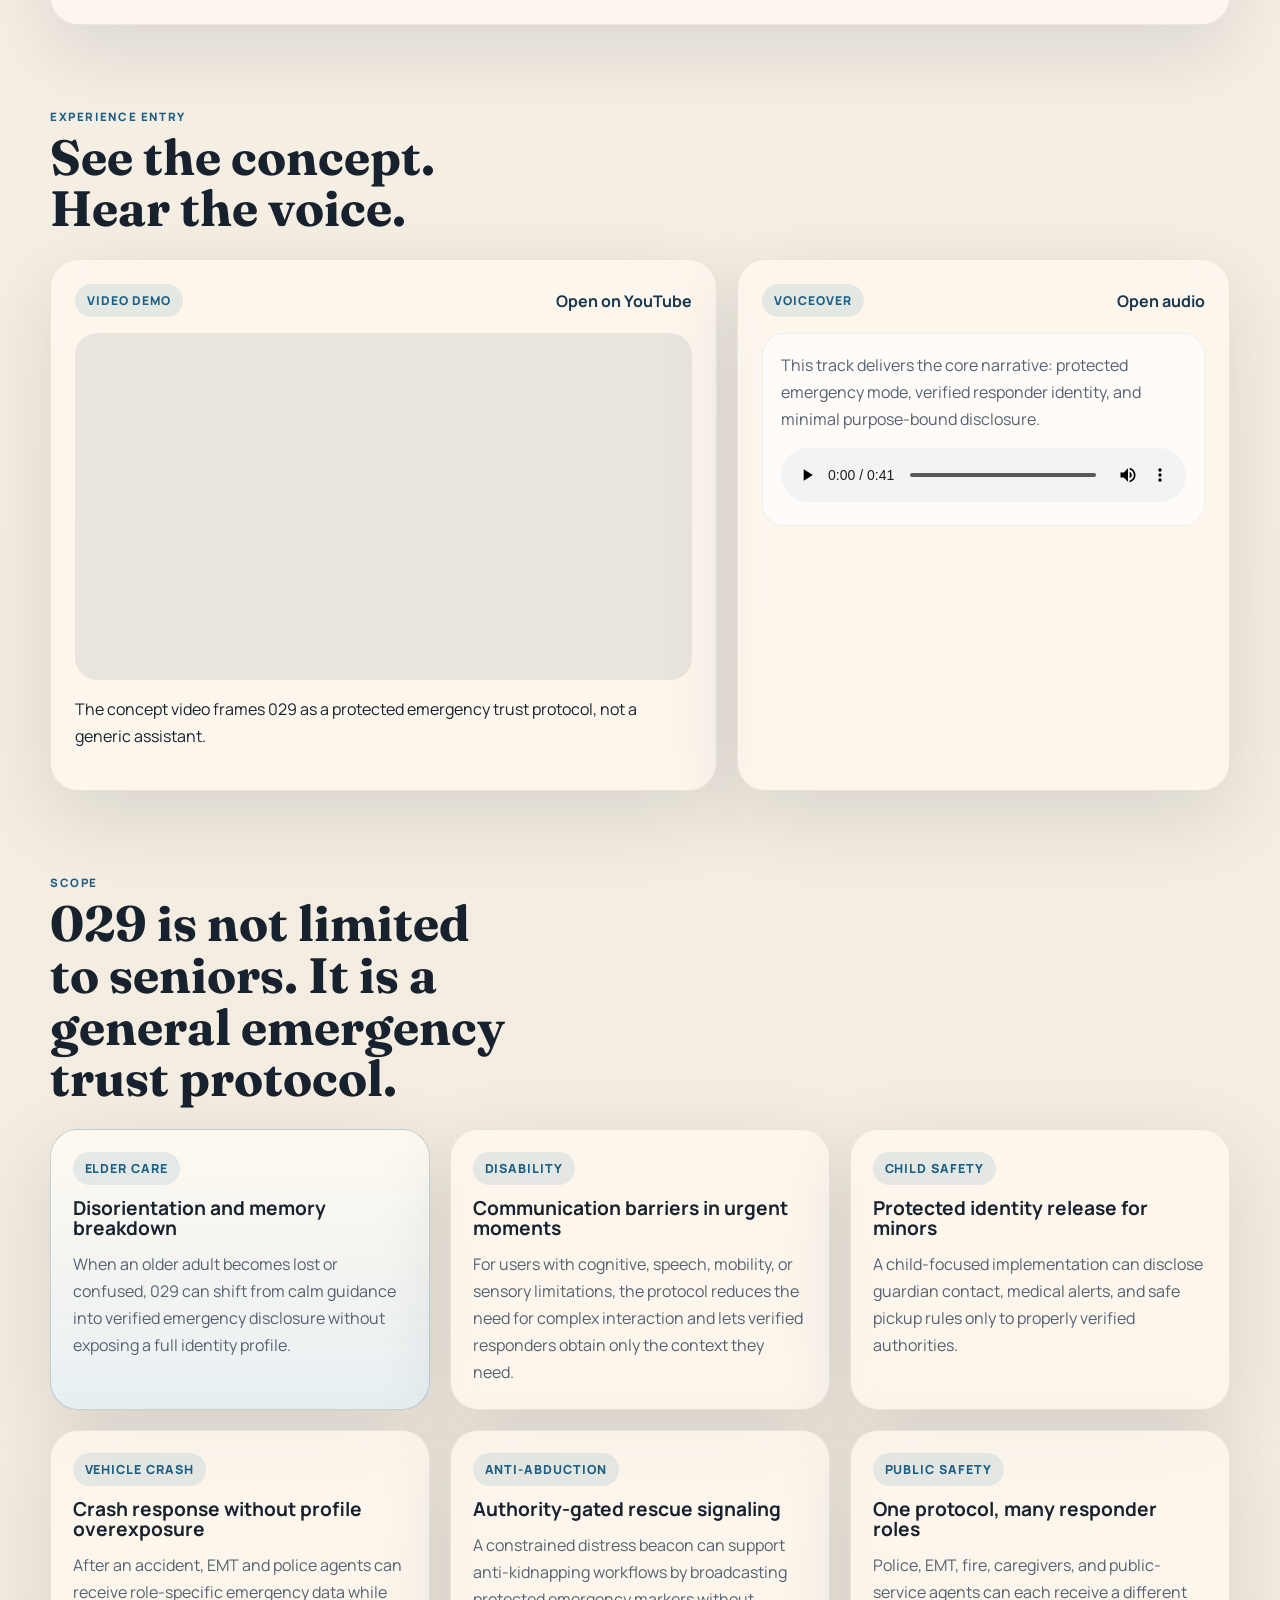
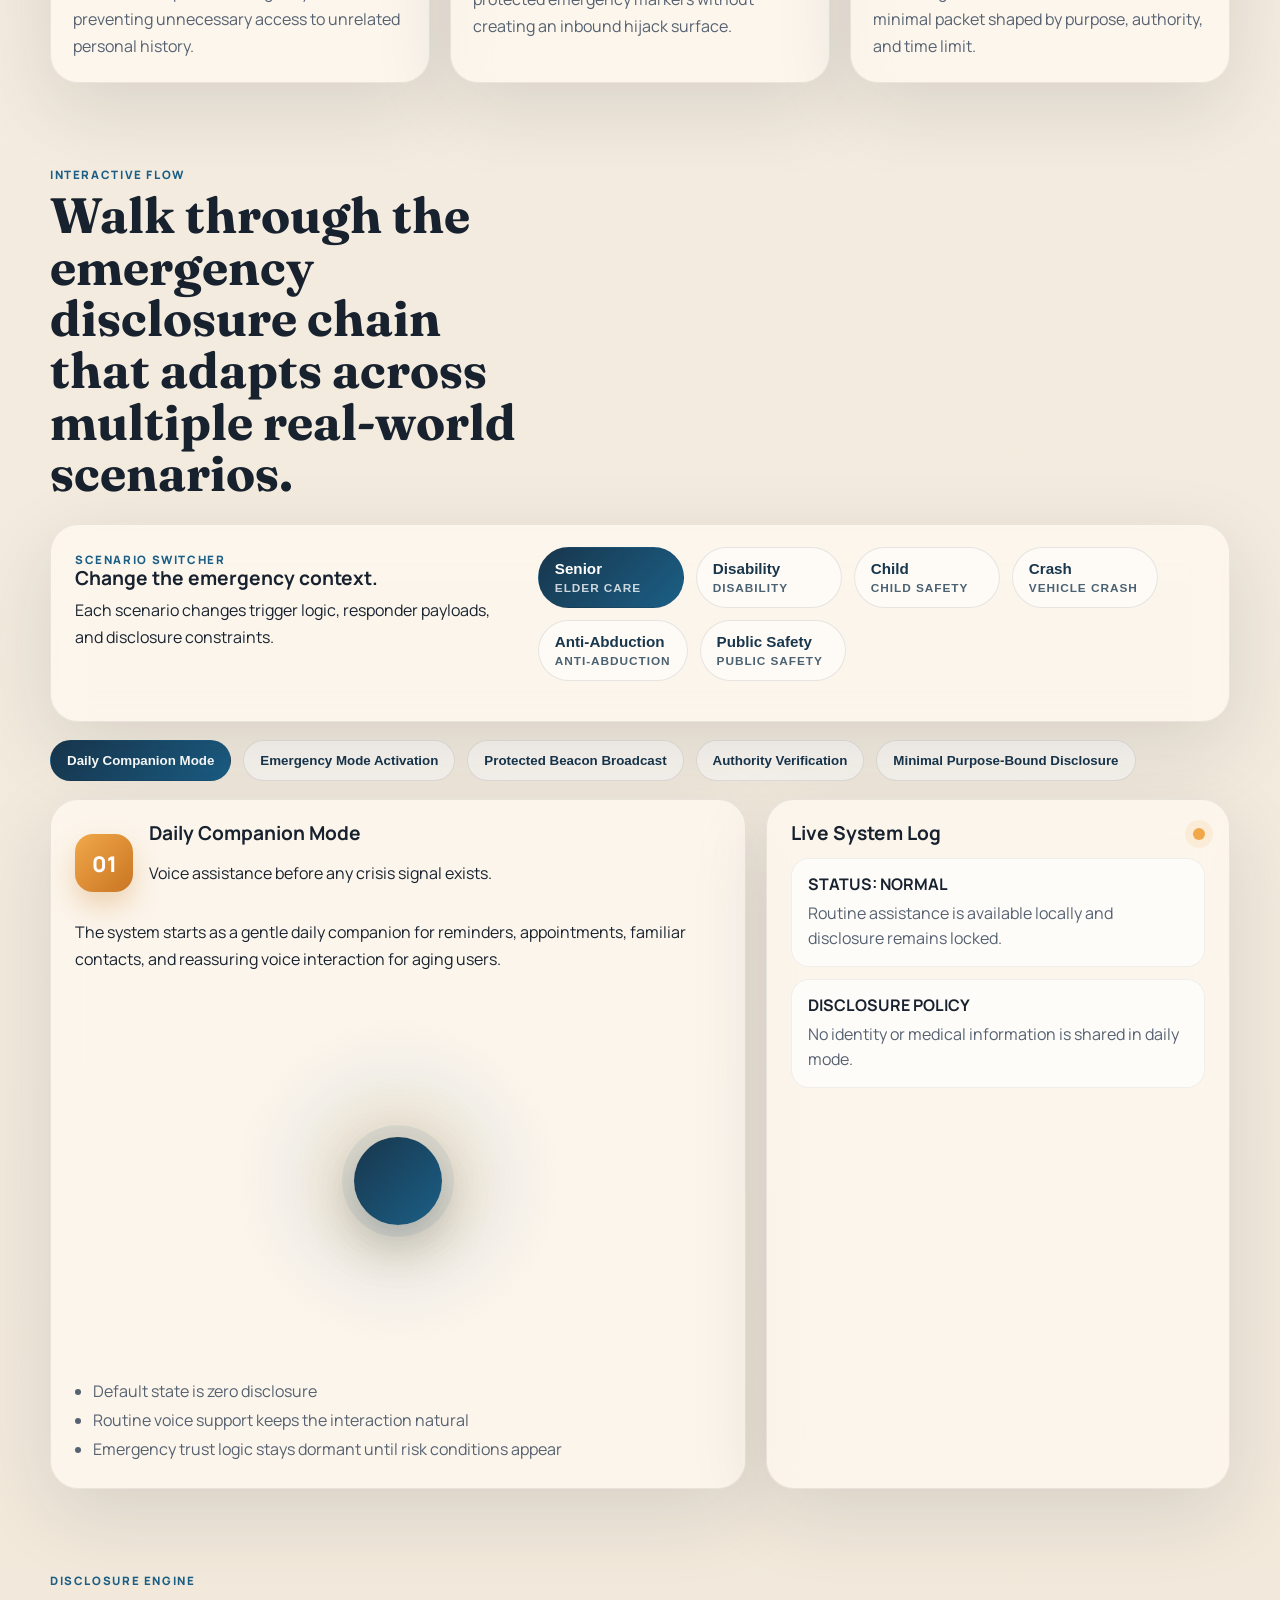
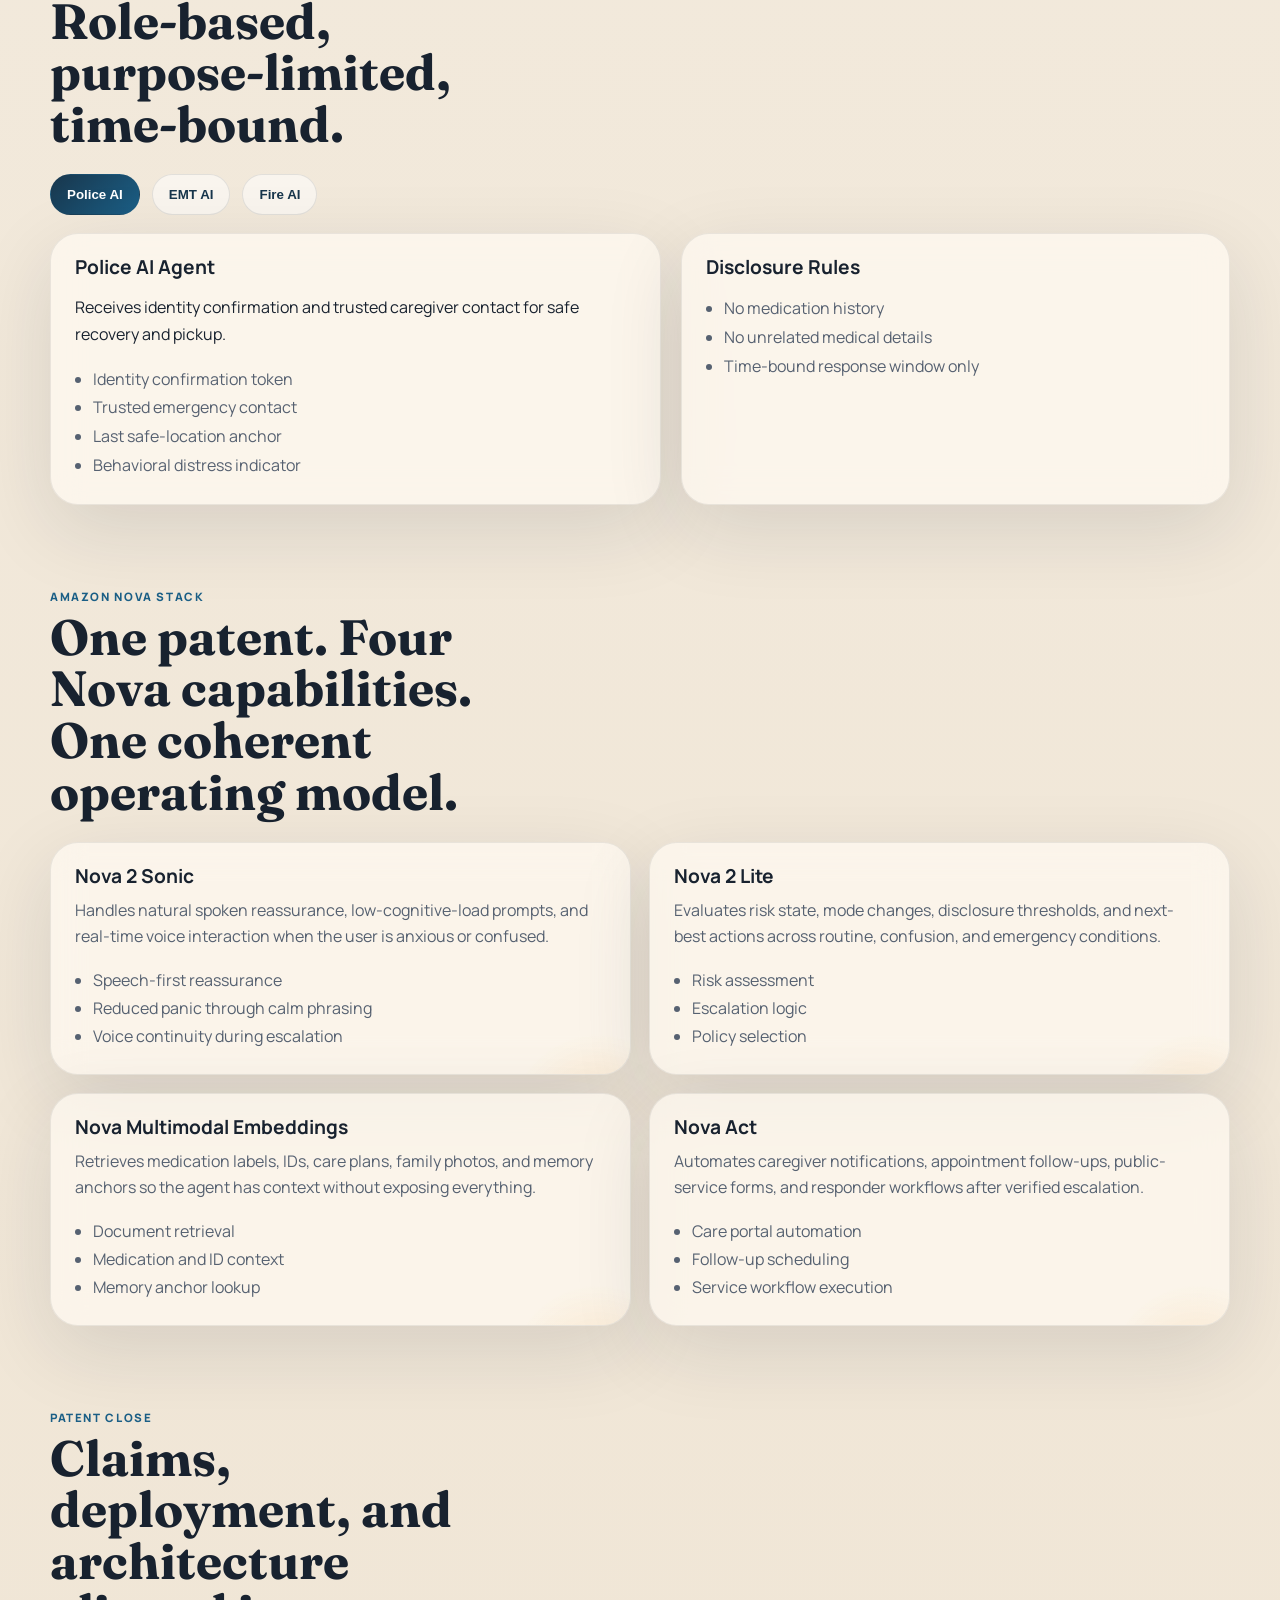
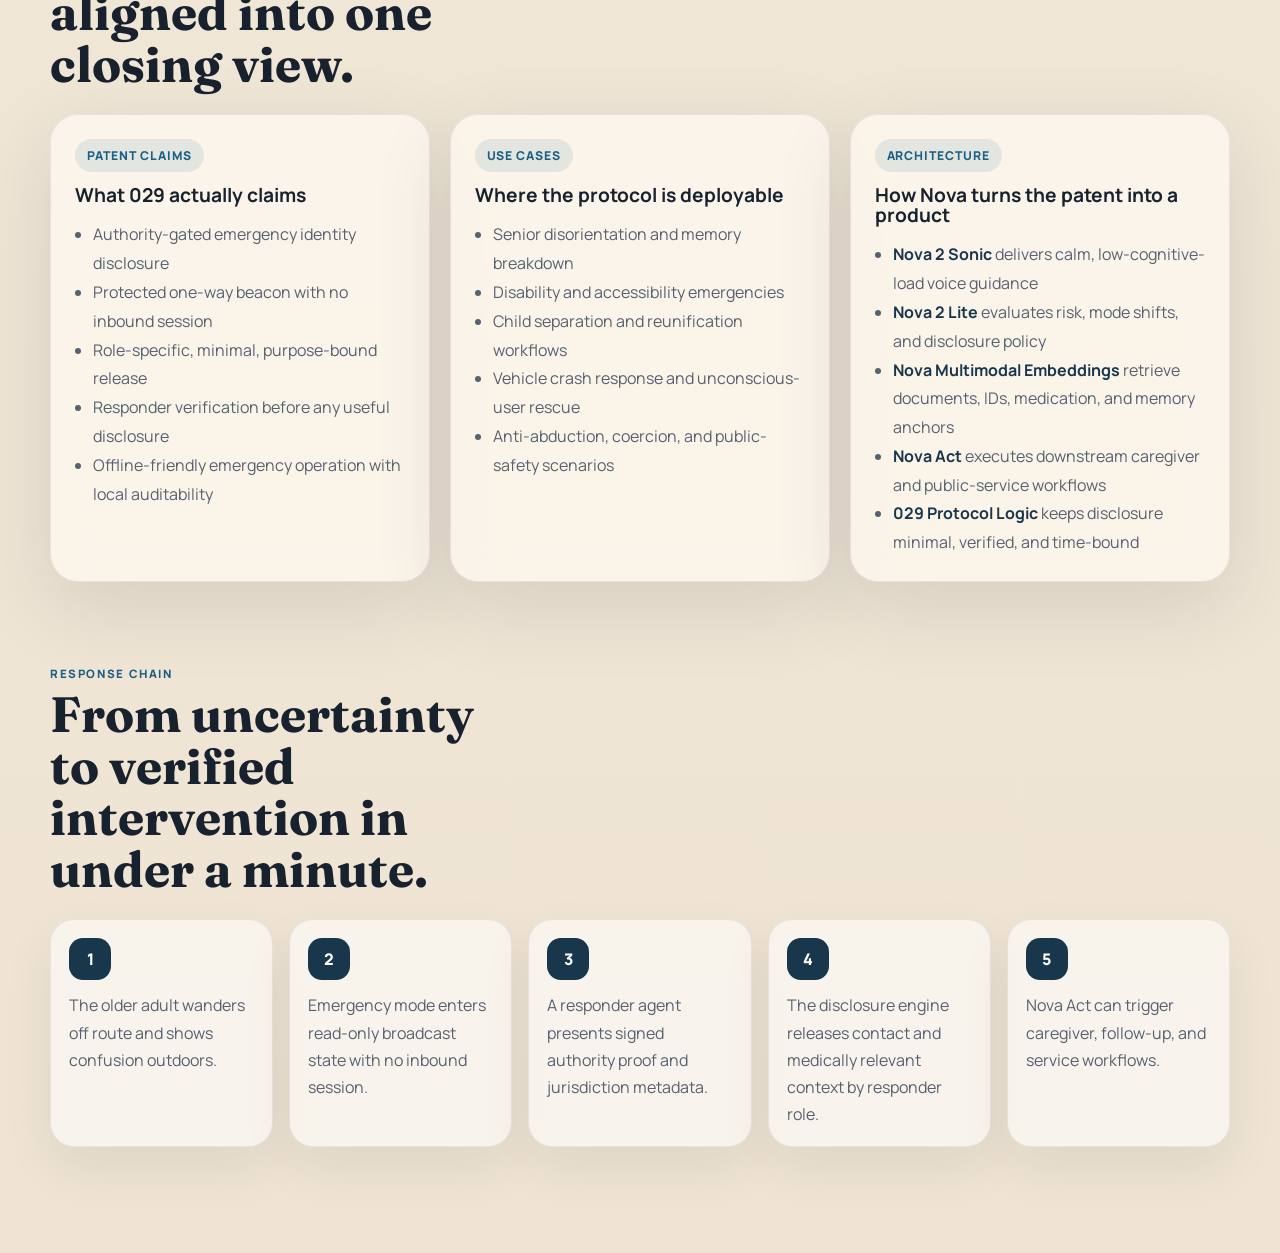
==== commit ad2a060d: "Add advanced architecture notes entry points" ====
--- a/index.html
+++ b/index.html
@@ -1,4 +1,4 @@
-<!doctype html>
+﻿<!doctype html>
 <html lang="en">
   <head>
     <meta charset="UTF-8" />
@@ -35,7 +35,7 @@
             <div class="filing-badge">
               <span class="filing-label">USPTO Provisional Filed</span>
               <strong>Application No. 64/005,128</strong>
-              <span>Confirmation No. 1005 · Filed Mar 13, 2026 · 4:57:14 PM ET</span>
+              <span>Confirmation No. 1005 路 Filed Mar 13, 2026 路 4:57:14 PM ET</span>
             </div>
             <h1>Safety without exposure.</h1>
             <p class="hero-text">
@@ -179,6 +179,24 @@
           </div>
         </section>
 
+        <section class="section architecture-notes-teaser">
+          <div class="section-heading">
+            <span class="eyebrow">Advanced Notes</span>
+            <h2>There is a deeper system design behind the public demo.</h2>
+          </div>
+          <div class="teaser-grid">
+            <article class="glass-card teaser-card">
+              <span class="pill-inline">Advanced Architecture</span>
+              <h3>System-level design for EIA, failure boundaries, and identity continuity</h3>
+              <p>
+                For the deeper AIoOS framing behind `System-Level Guardian Agent`, `Low-Power Emergency Preservation Mode`,
+                `Sudden Failure Anticipation Mode`, and `Persistent Identity Shadow`, open the advanced architecture notes.
+              </p>
+              <a class="secondary-action notes-link" href="./docs/029-advanced-architecture-notes.md">Open notes</a>
+            </article>
+          </div>
+        </section>
+
         <section class="section media-experience" id="media-experience">
           <div class="section-heading">
             <span class="eyebrow">Experience Entry</span>
--- a/style.css
+++ b/style.css
@@ -1,4 +1,4 @@
-:root {
+﻿:root {
   --bg: #f4efe6;
   --bg-strong: #e8dbc6;
   --ink: #18222f;
@@ -258,6 +258,11 @@
   background: rgba(255, 255, 255, 0.52);
 }
 
+.notes-link {
+  margin-top: 14px;
+  width: fit-content;
+}
+
 .hero-points {
   display: flex;
   flex-wrap: wrap;
@@ -355,7 +360,8 @@
 .product-grid,
 .experience-grid,
 .disclosure-grid,
-.scenario-grid {
+.scenario-grid,
+.teaser-grid {
   display: grid;
   gap: 20px;
 }
@@ -374,6 +380,10 @@
 
 .scenario-grid {
   grid-template-columns: repeat(3, minmax(0, 1fr));
+}
+
+.teaser-grid {
+  grid-template-columns: 1fr;
 }
 
 .problem-card,
@@ -385,7 +395,8 @@
 .log-panel,
 .disclosure-card,
 .rules-card,
-.architecture-card {
+.architecture-card,
+.teaser-card {
   padding: 24px;
 }
 
@@ -397,6 +408,17 @@
   padding-left: 18px;
   line-height: 1.8;
   color: var(--muted);
+}
+
+.teaser-card h3 {
+  margin: 14px 0 12px;
+}
+
+.teaser-card p {
+  margin: 0;
+  color: var(--muted);
+  line-height: 1.75;
+  max-width: 70ch;
 }
 
 .media-card-head {
@@ -806,7 +828,8 @@
   .filing-grid,
   .architecture-grid,
   .closeout-grid,
-  .timeline {
+  .timeline,
+  .teaser-grid {
     grid-template-columns: 1fr;
   }
 
@@ -835,7 +858,8 @@
   .log-panel,
   .disclosure-card,
   .rules-card,
-  .architecture-card {
+  .architecture-card,
+  .teaser-card {
     padding: 20px;
   }
 }
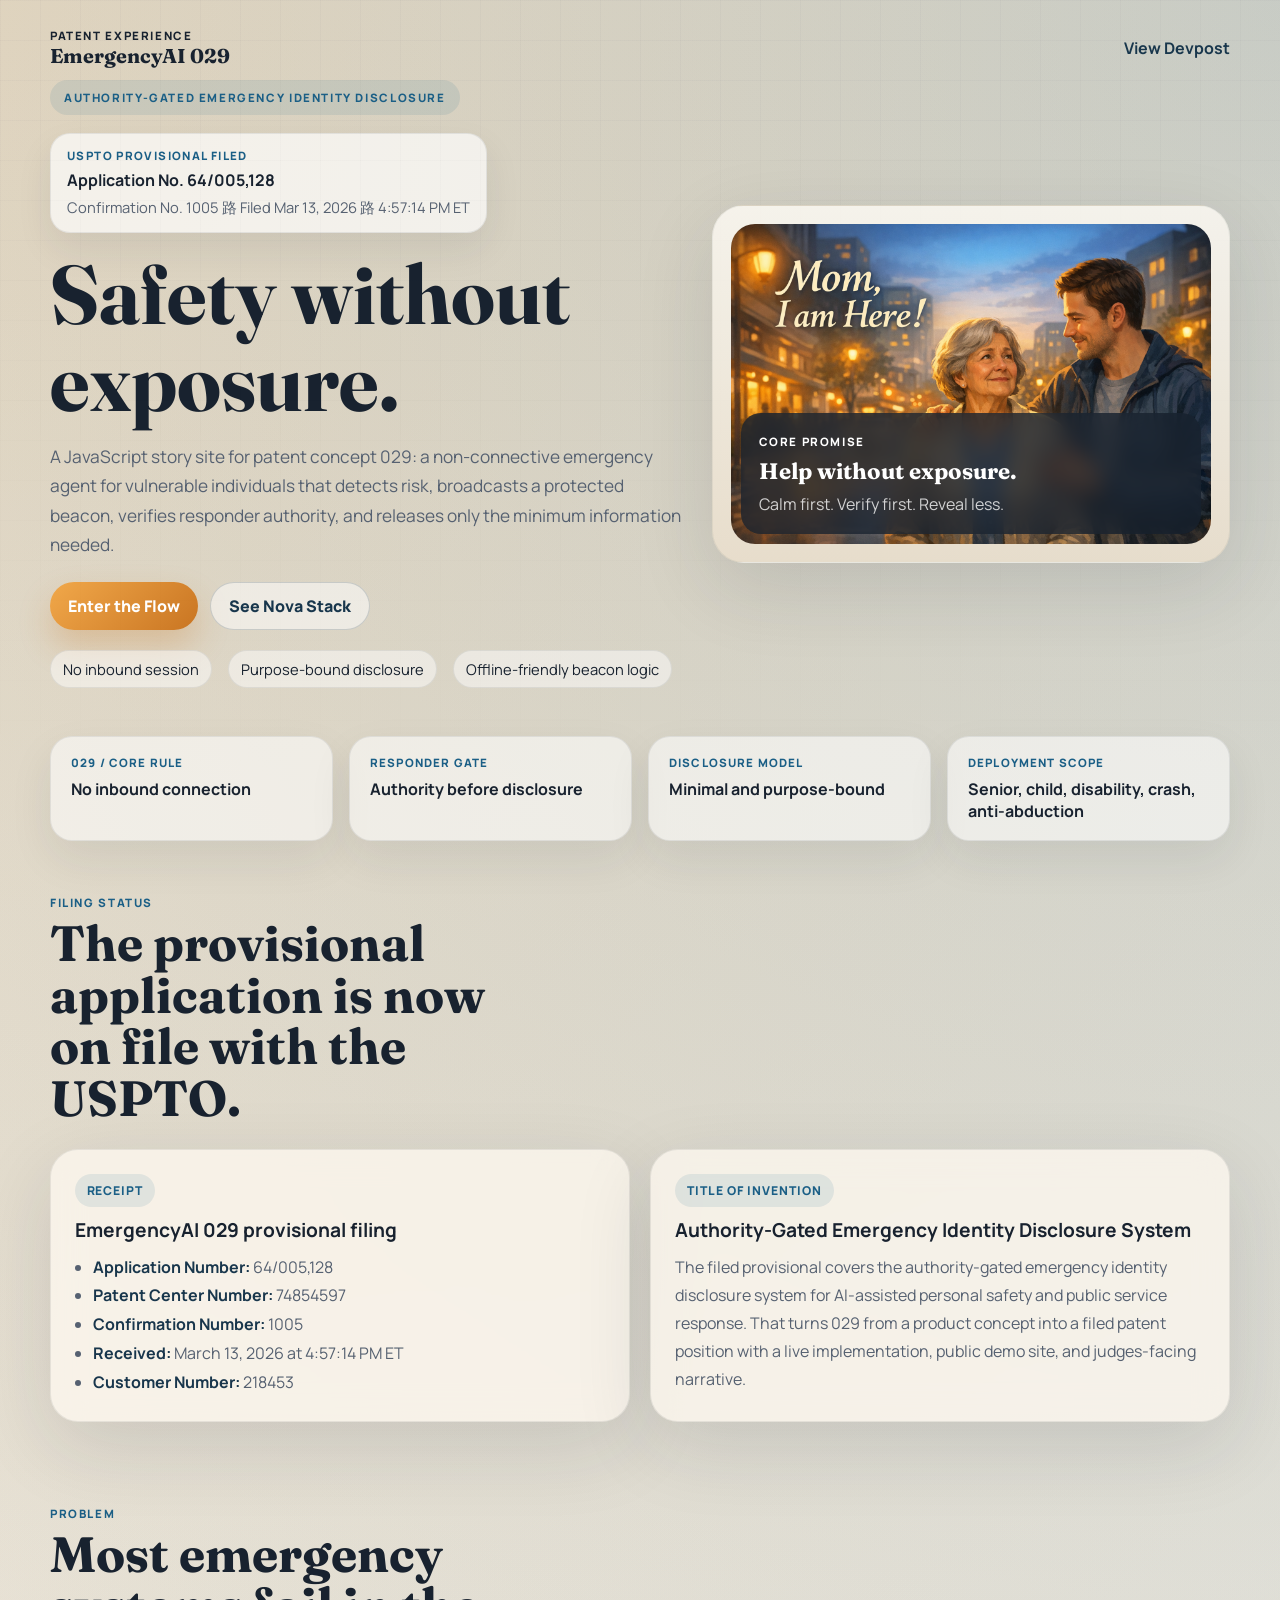
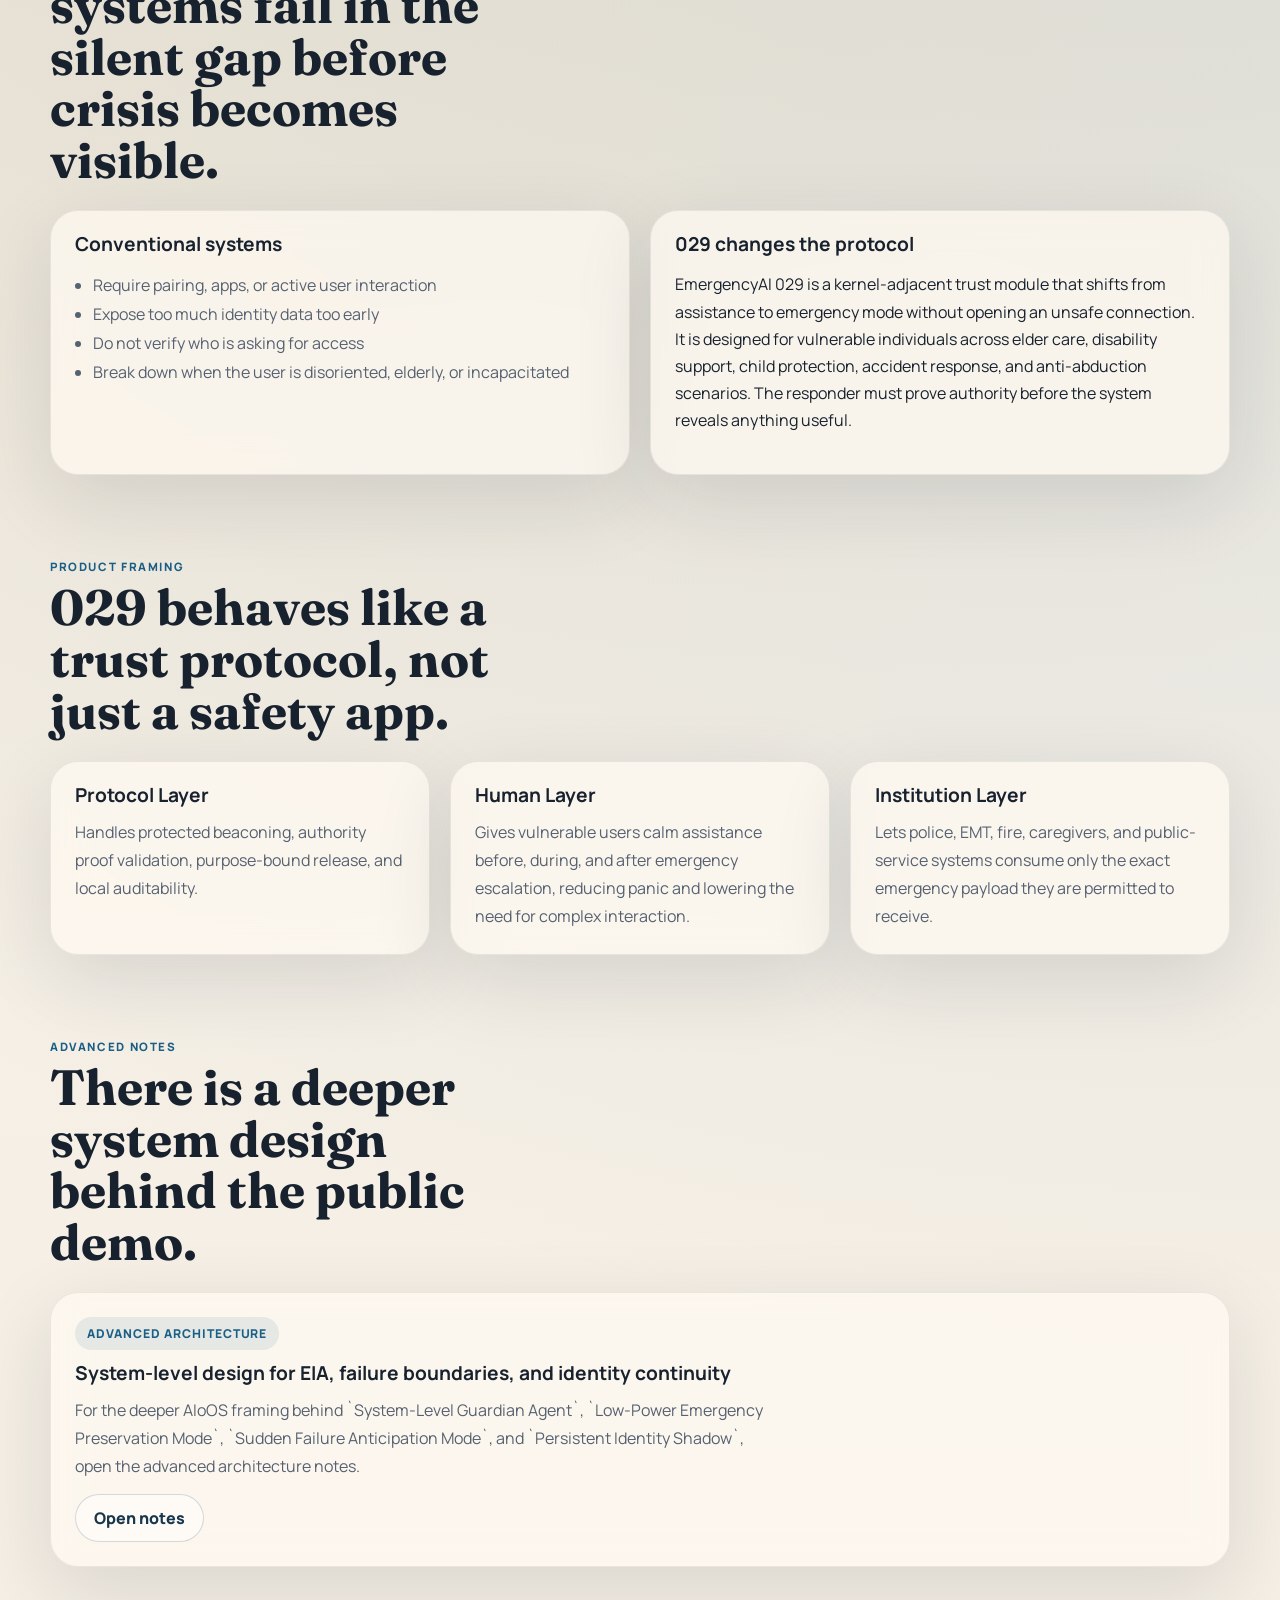
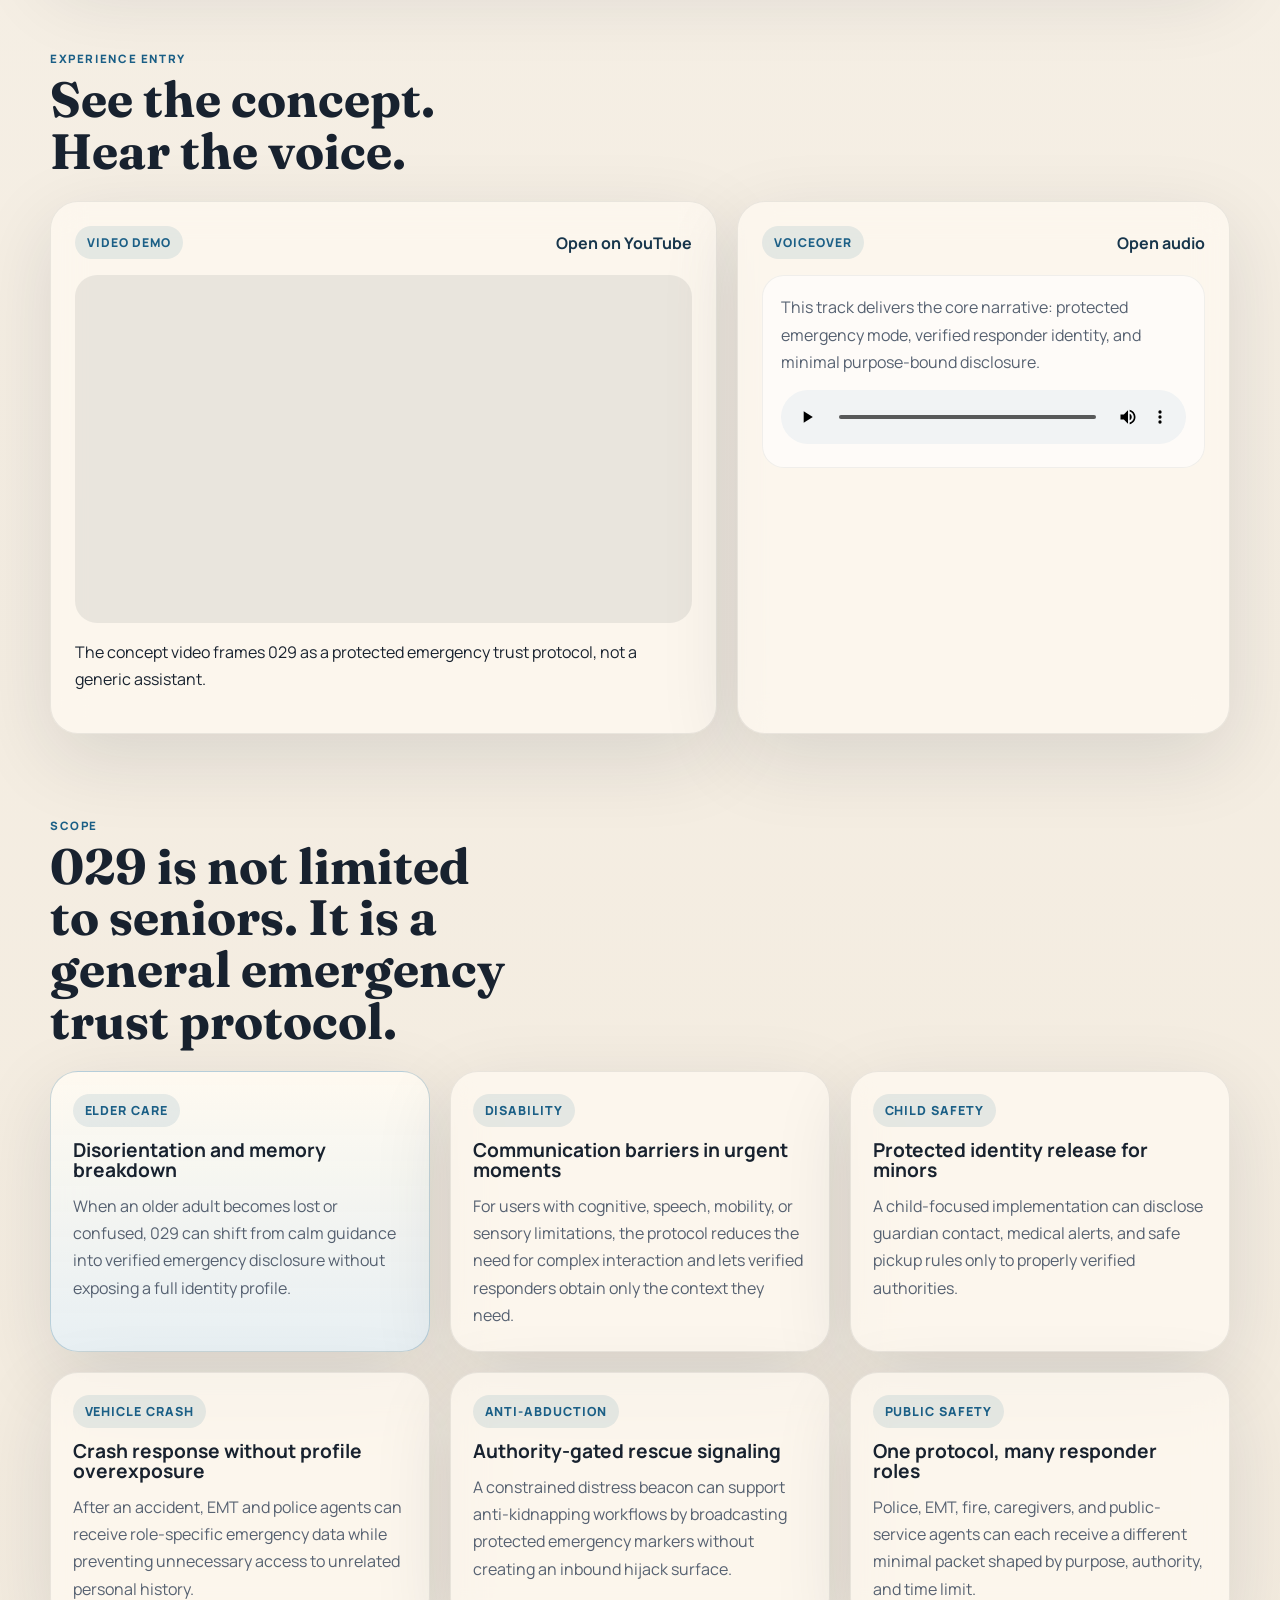
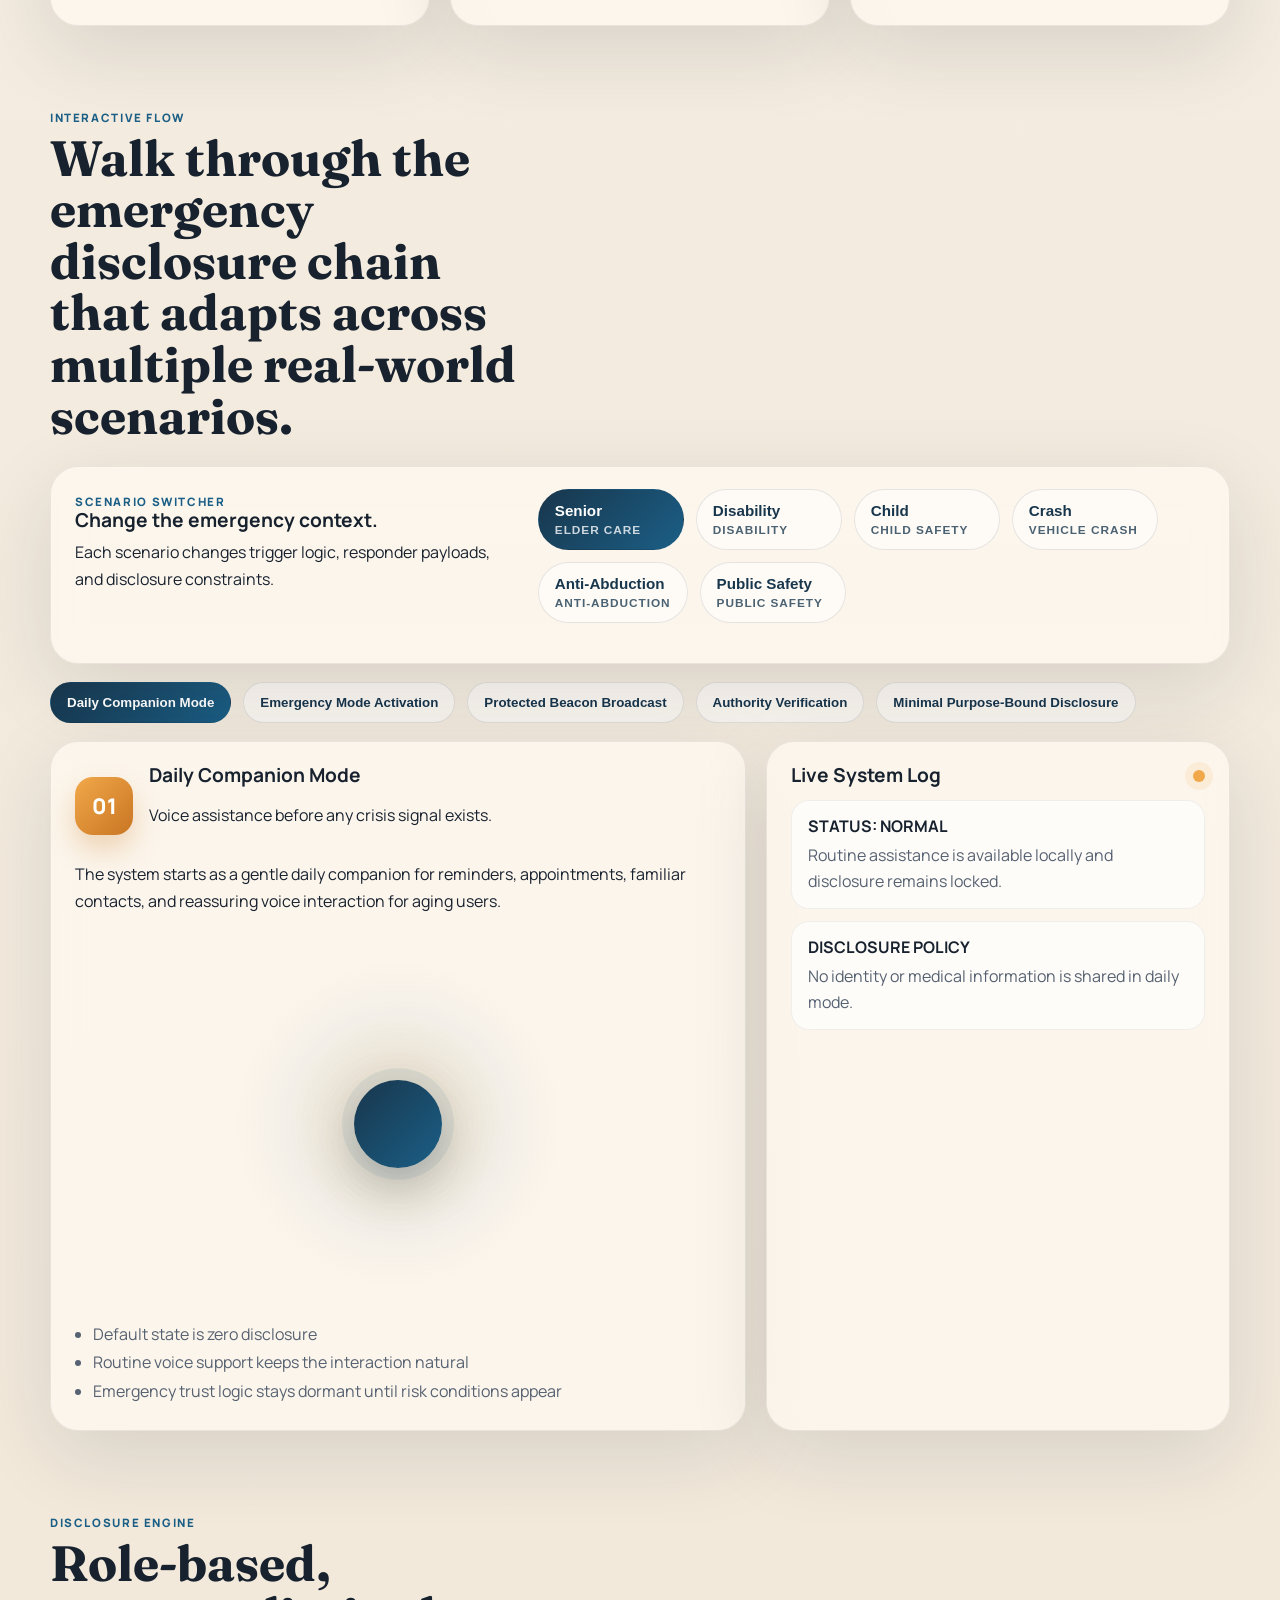
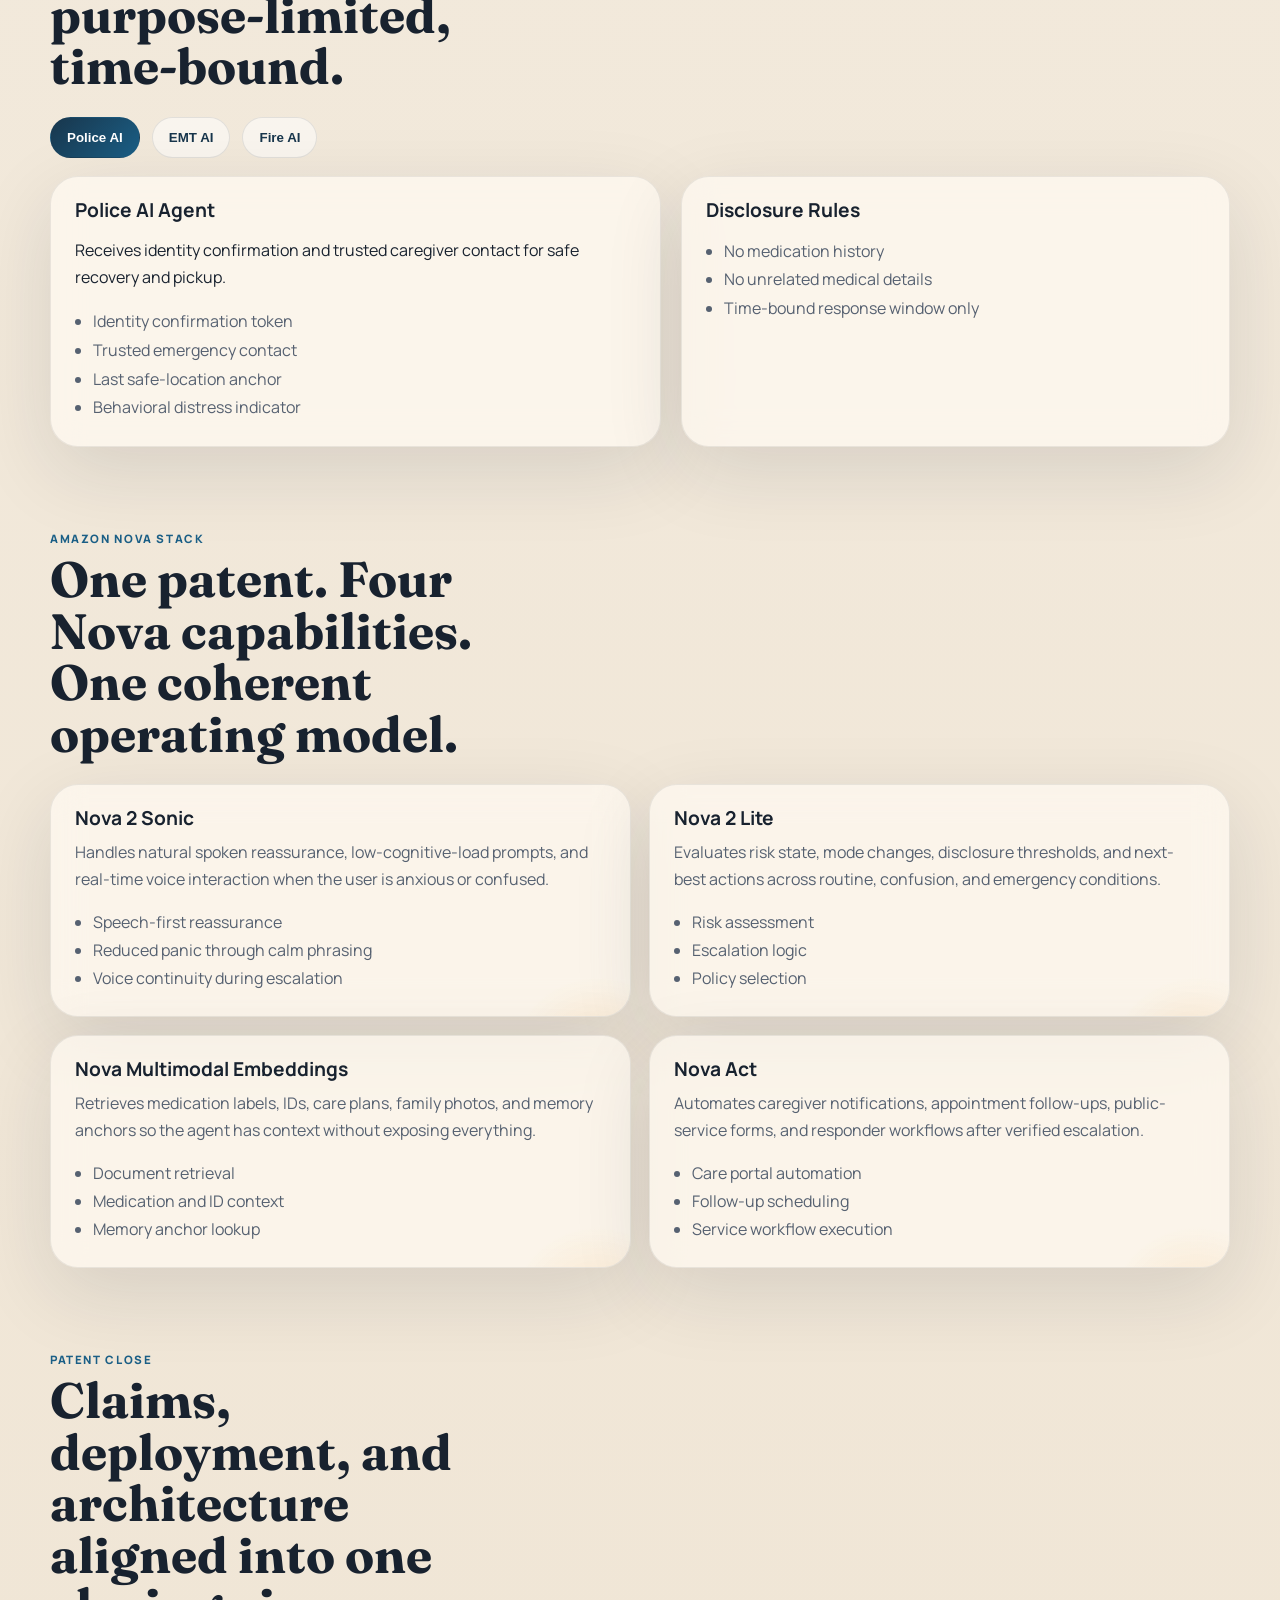
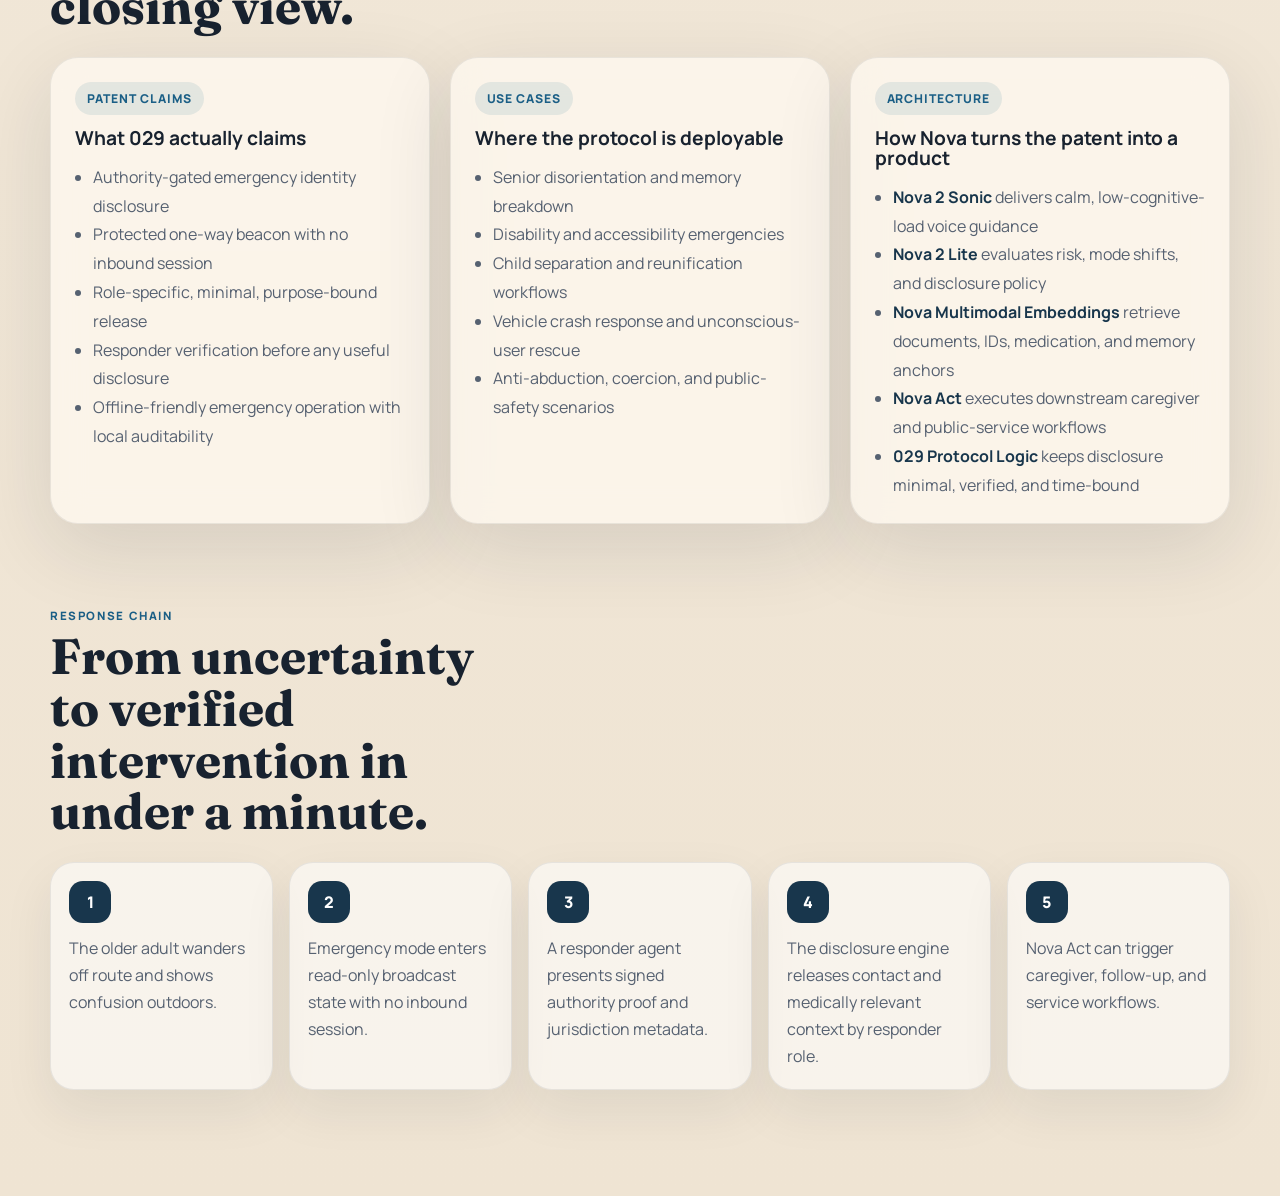
==== commit 6a398eb9: "Remove sensitive USPTO public fields" ====
--- a/index.html
+++ b/index.html
@@ -102,9 +102,7 @@
                 <li><strong>Patent Center Number:</strong> 74854597</li>
                 <li><strong>Confirmation Number:</strong> 1005</li>
                 <li><strong>Received:</strong> March 13, 2026 at 4:57:14 PM ET</li>
-                <li><strong>Filed By:</strong> Ken Liao</li>
                 <li><strong>Customer Number:</strong> 218453</li>
-                <li><strong>Fee Paid:</strong> $65.00 provisional filing fee</li>
               </ul>
             </article>
             <article class="glass-card filing-card">
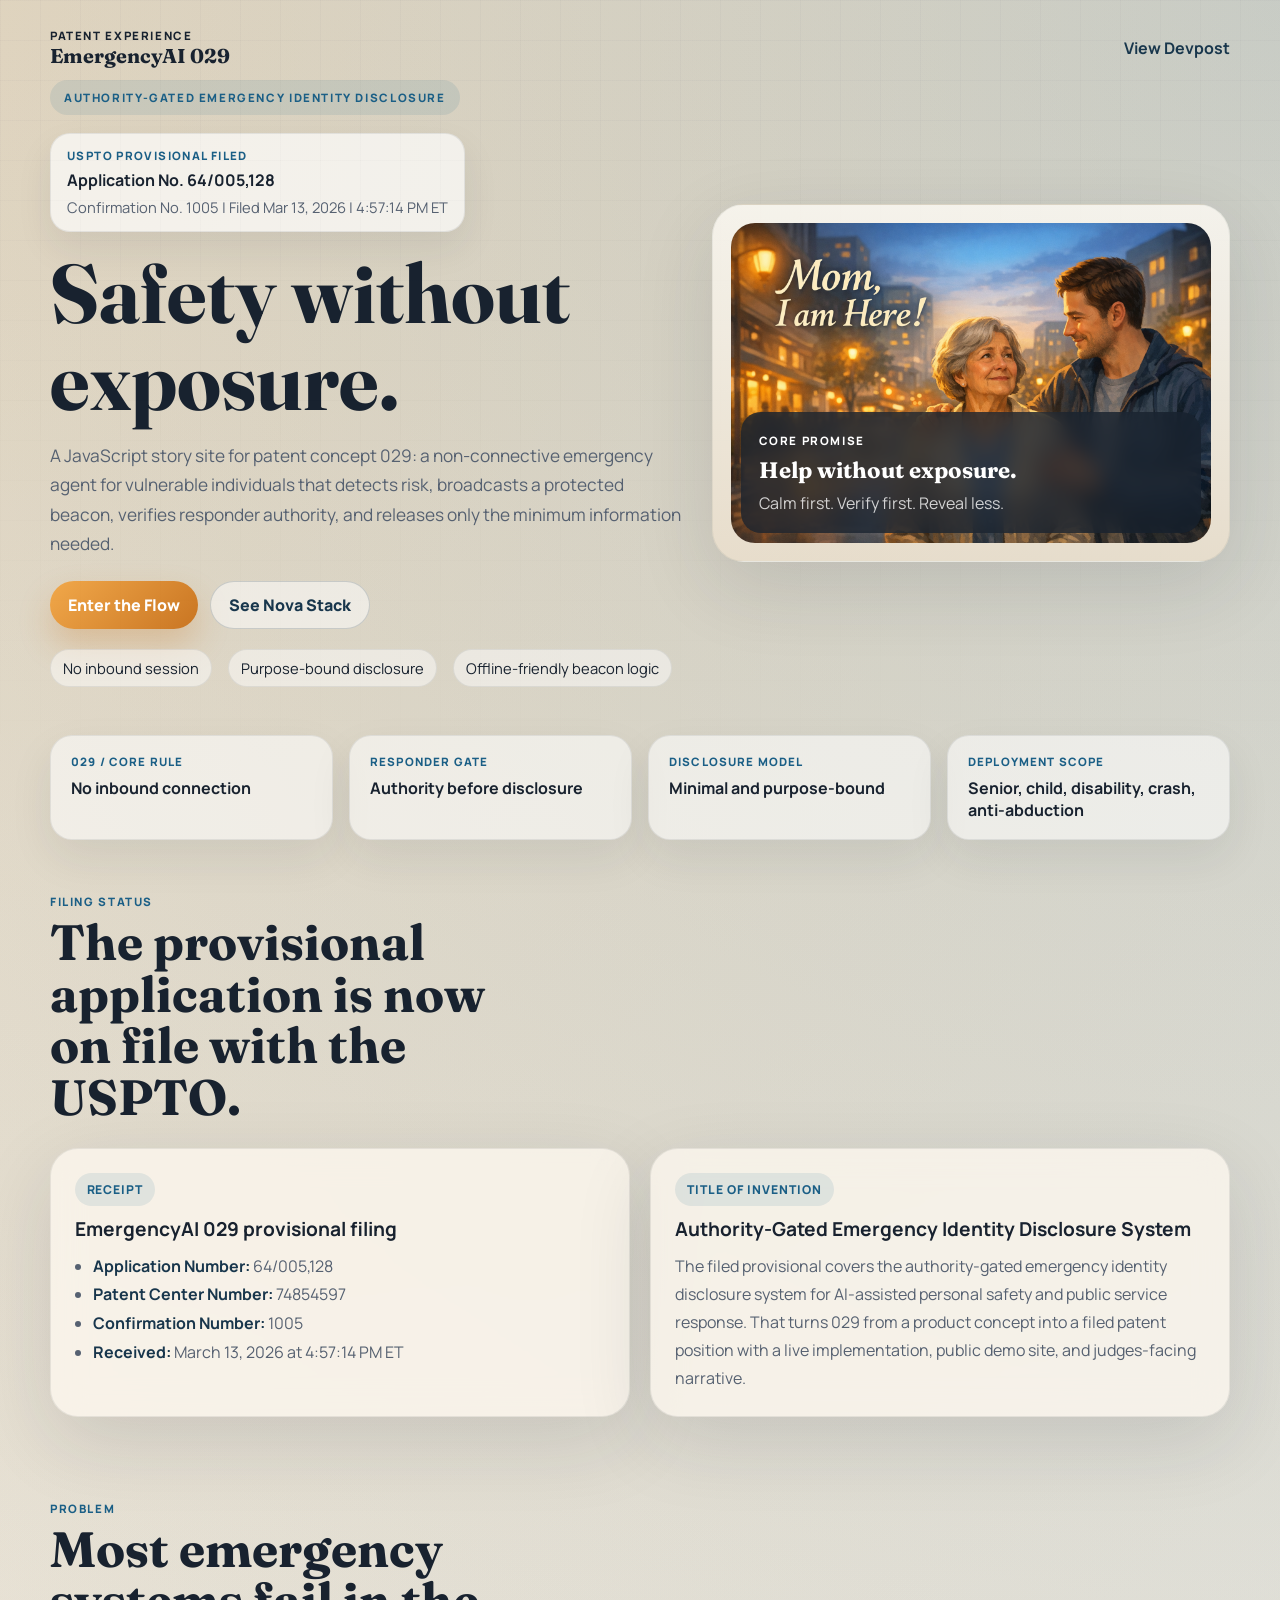
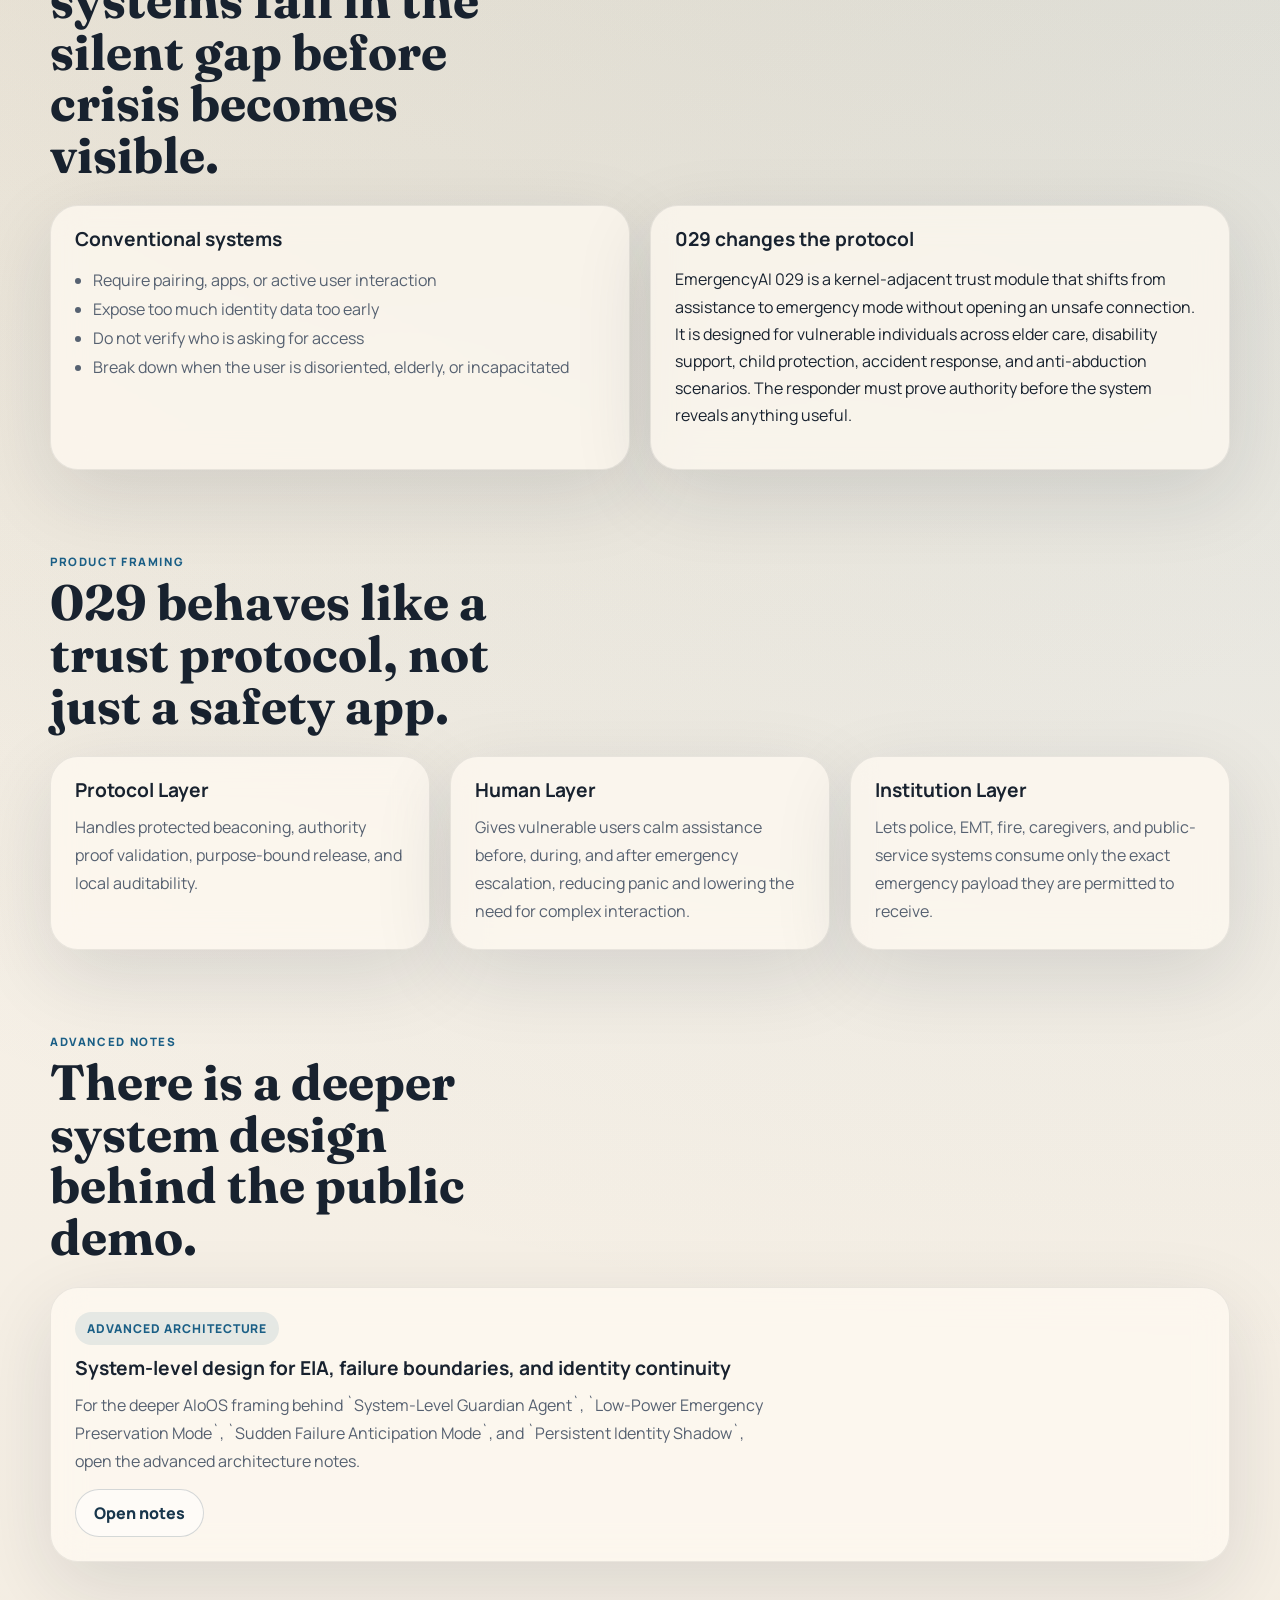
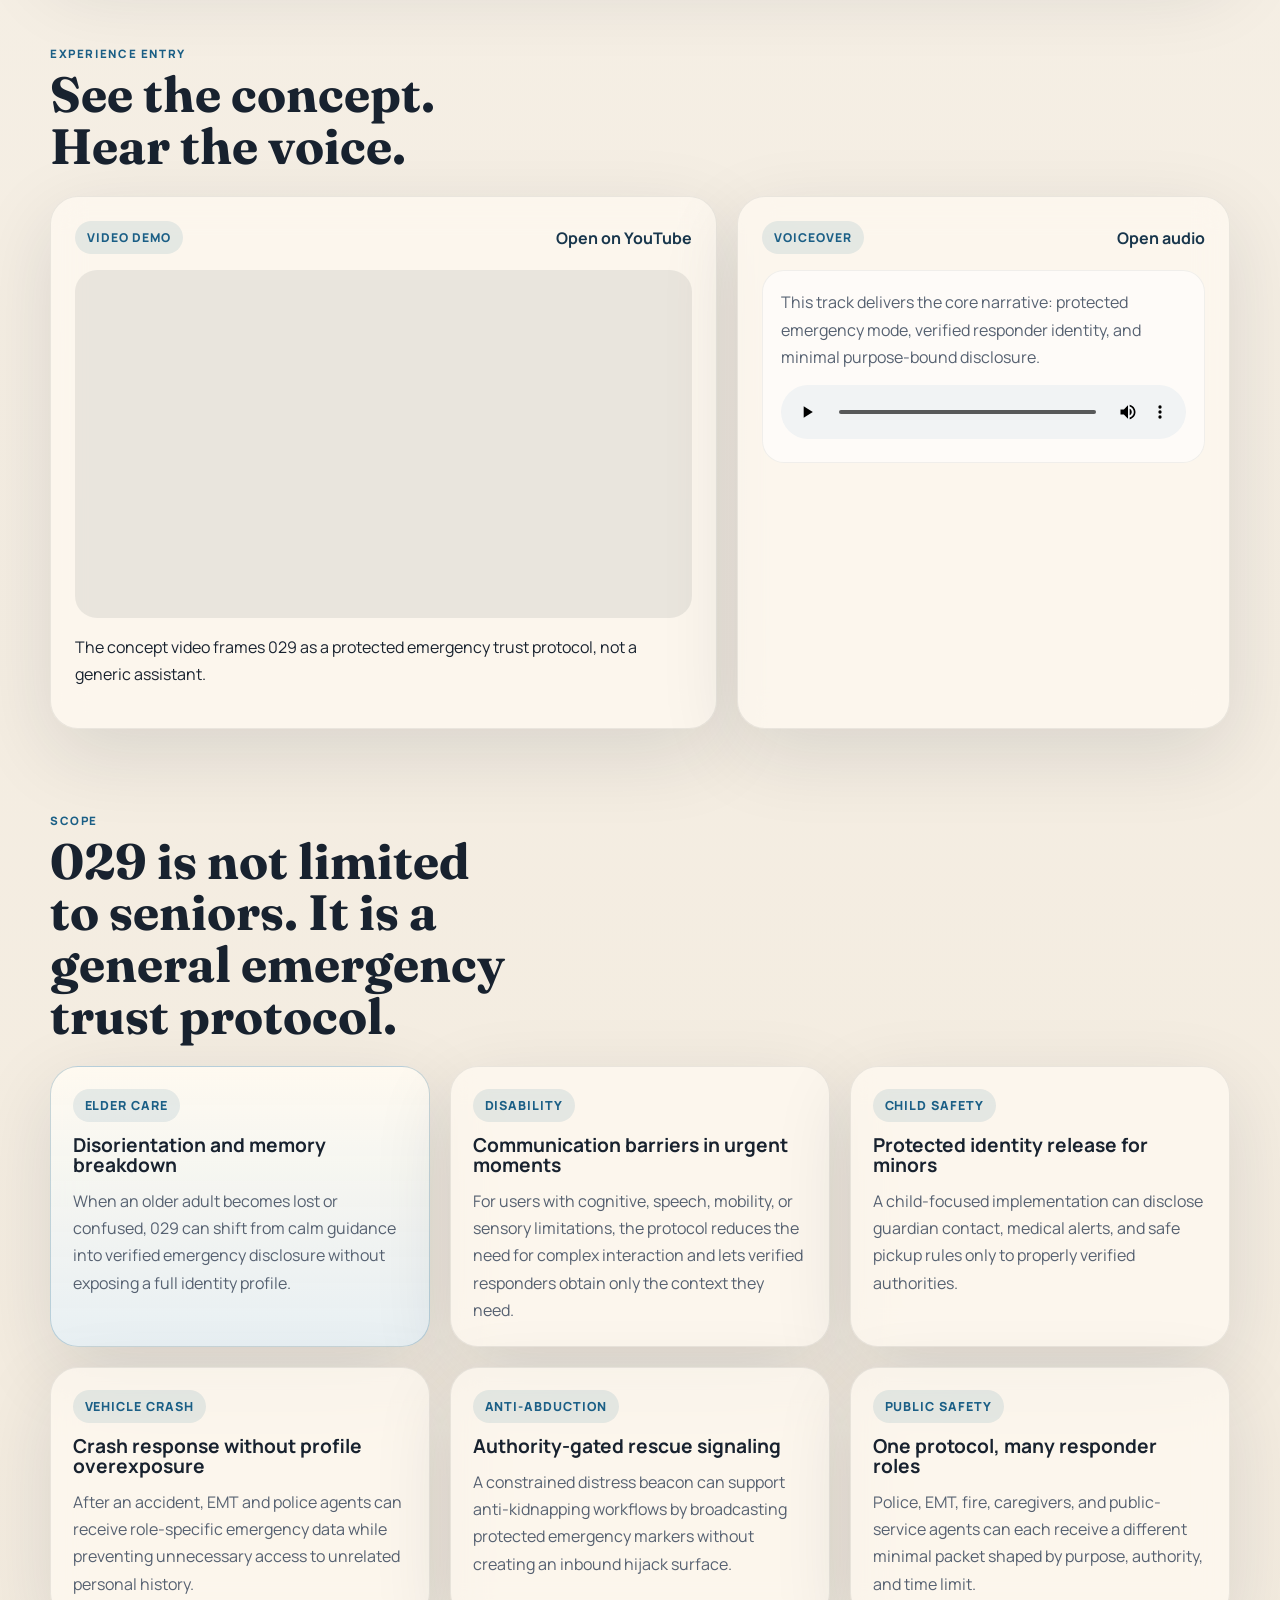
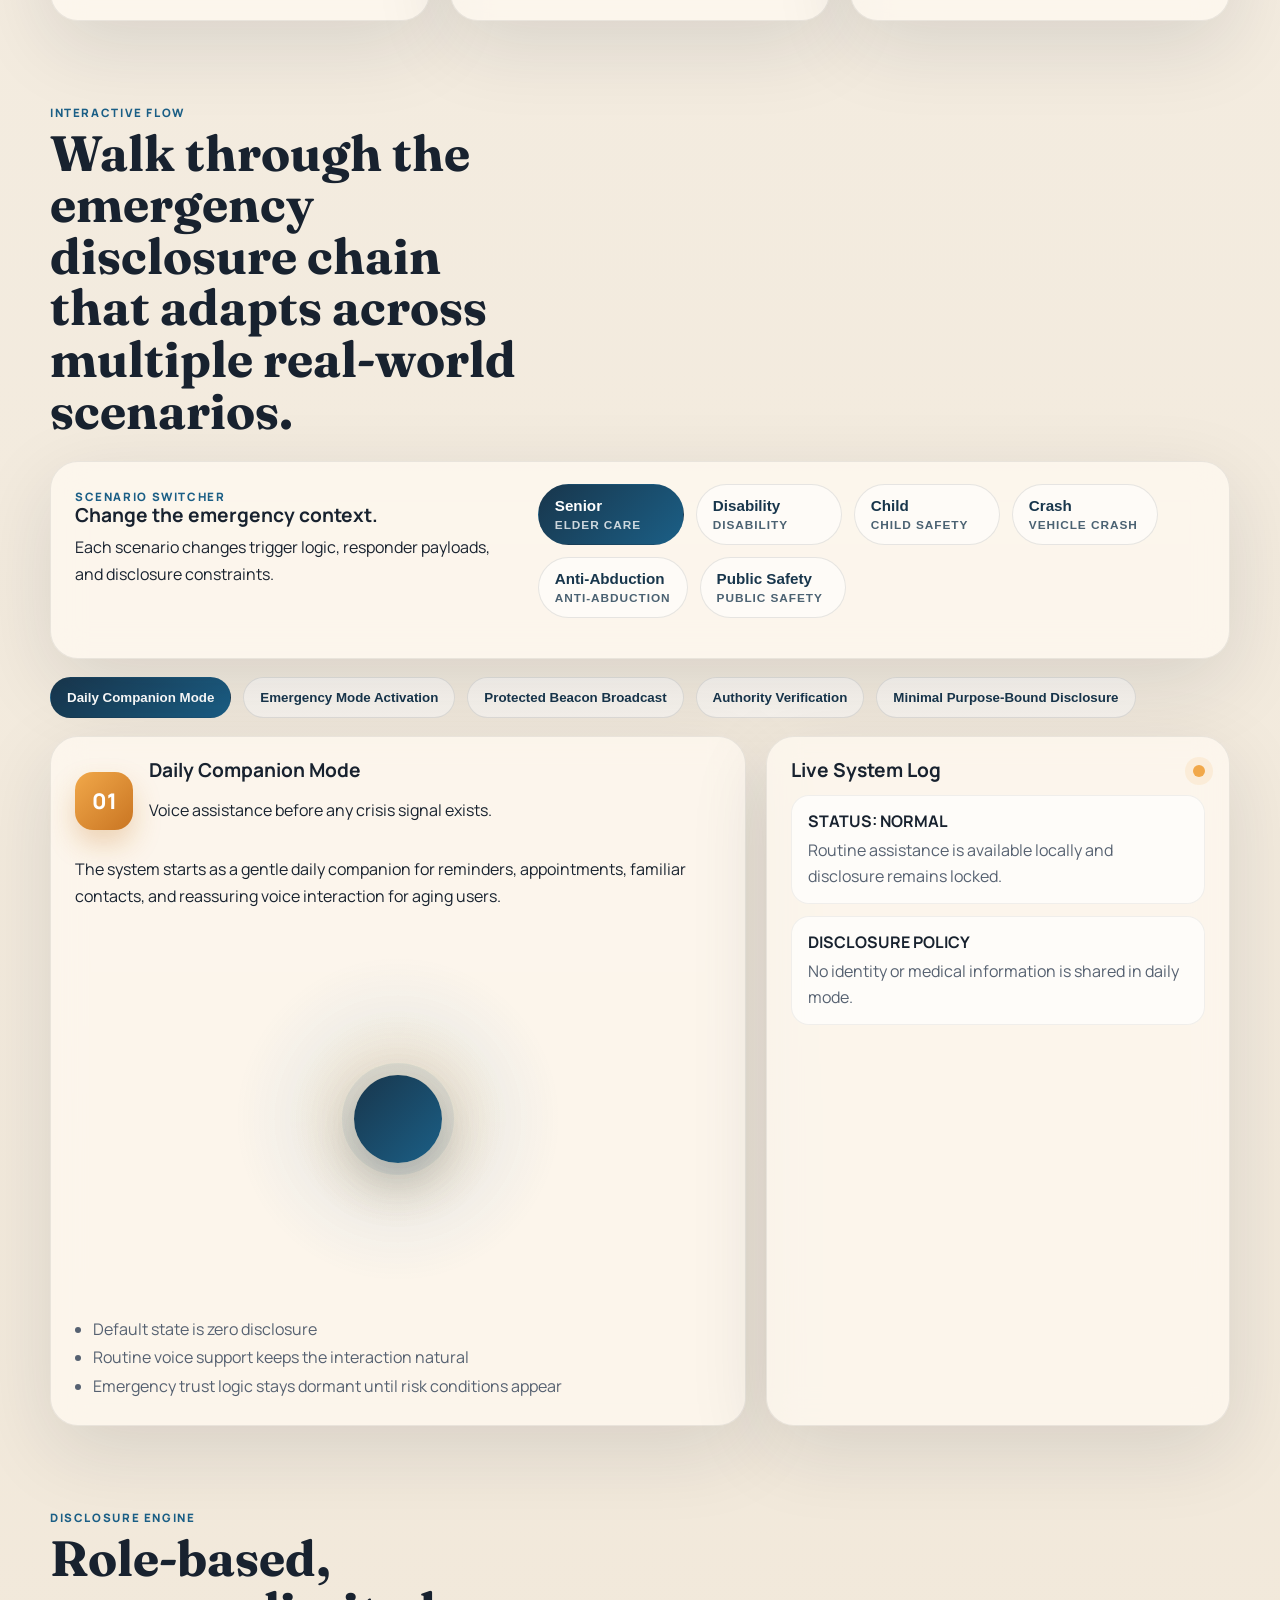
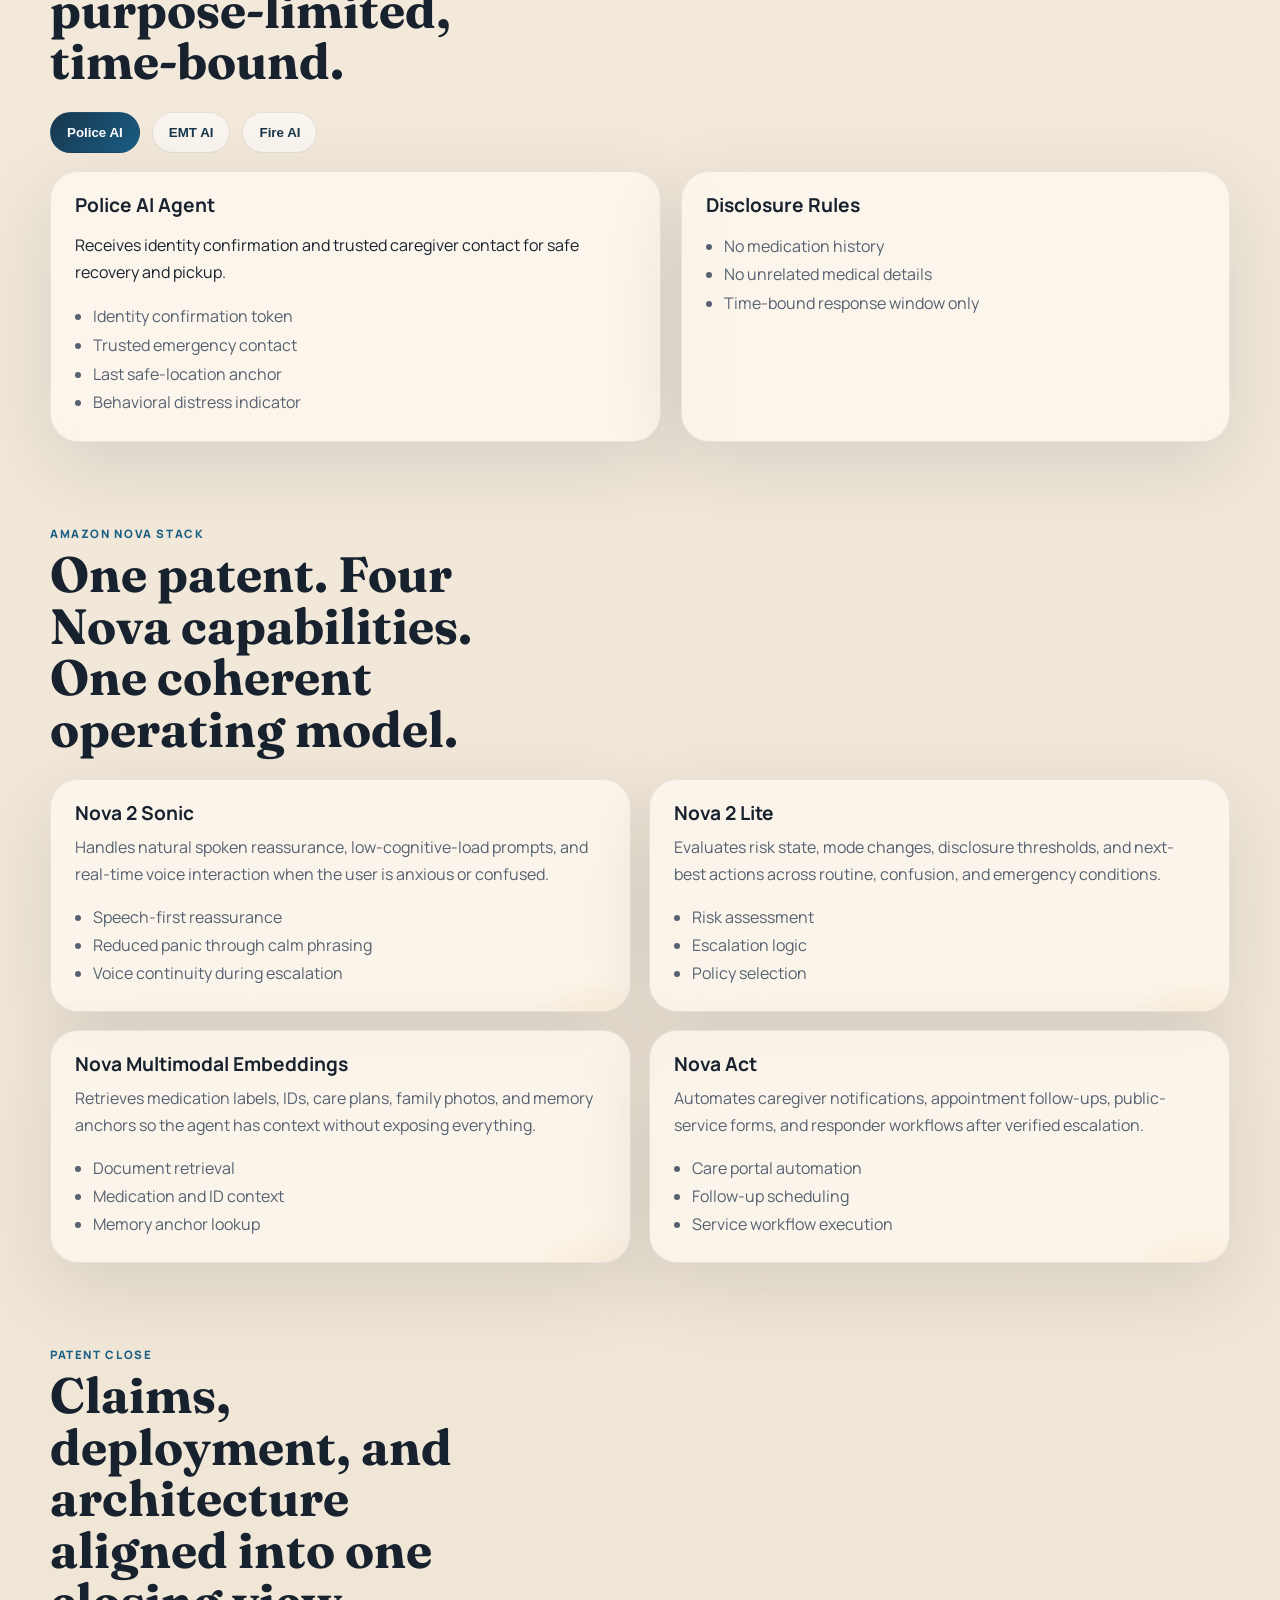
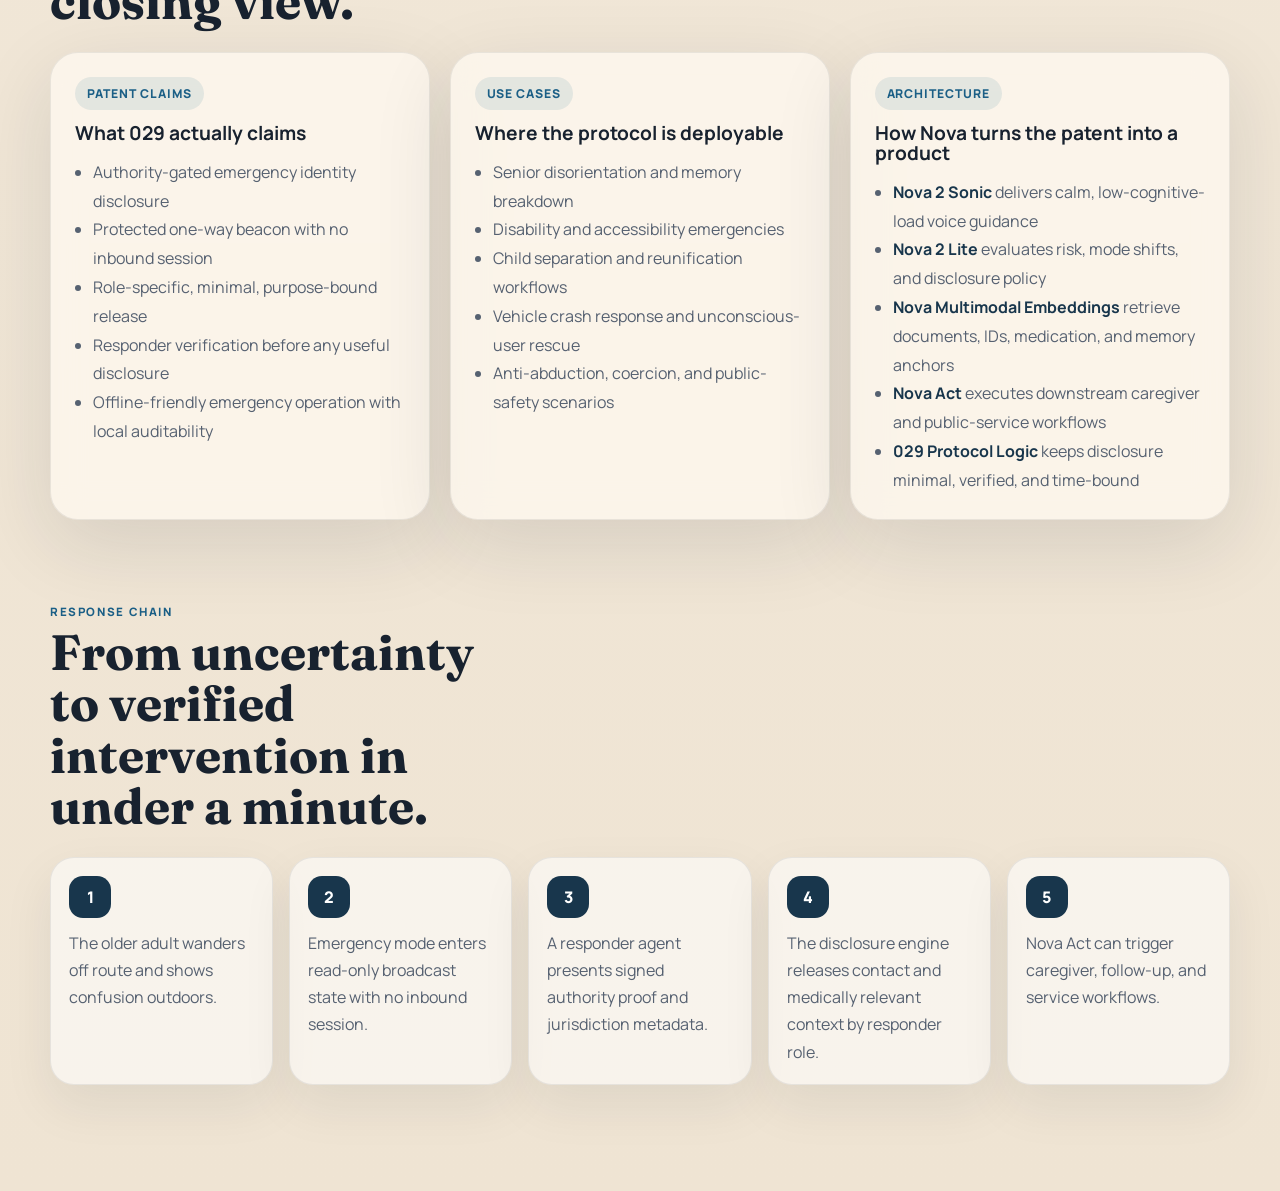
==== commit 31c87dcb: "Remove customer number and fix filing text" ====
--- a/index.html
+++ b/index.html
@@ -35,7 +35,7 @@
             <div class="filing-badge">
               <span class="filing-label">USPTO Provisional Filed</span>
               <strong>Application No. 64/005,128</strong>
-              <span>Confirmation No. 1005 路 Filed Mar 13, 2026 路 4:57:14 PM ET</span>
+              <span>Confirmation No. 1005 | Filed Mar 13, 2026 | 4:57:14 PM ET</span>
             </div>
             <h1>Safety without exposure.</h1>
             <p class="hero-text">
@@ -102,7 +102,6 @@
                 <li><strong>Patent Center Number:</strong> 74854597</li>
                 <li><strong>Confirmation Number:</strong> 1005</li>
                 <li><strong>Received:</strong> March 13, 2026 at 4:57:14 PM ET</li>
-                <li><strong>Customer Number:</strong> 218453</li>
               </ul>
             </article>
             <article class="glass-card filing-card">
